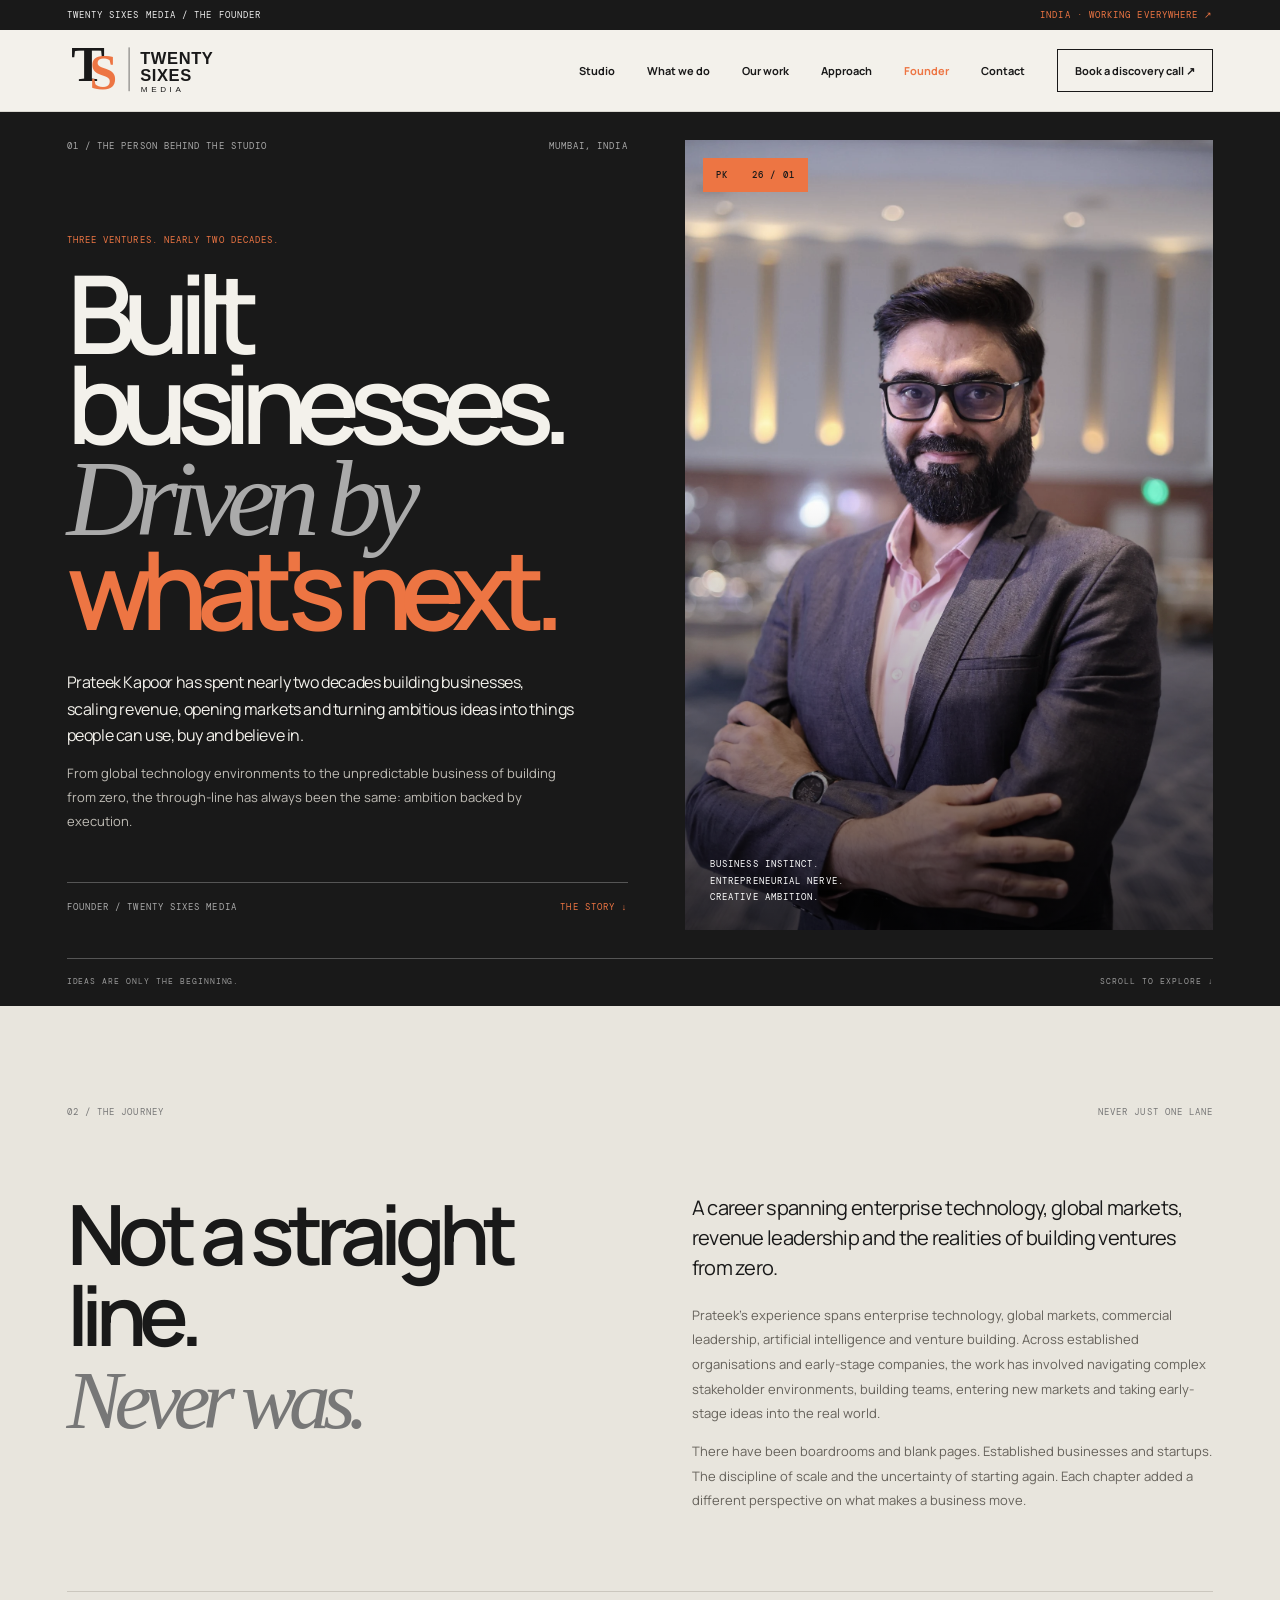
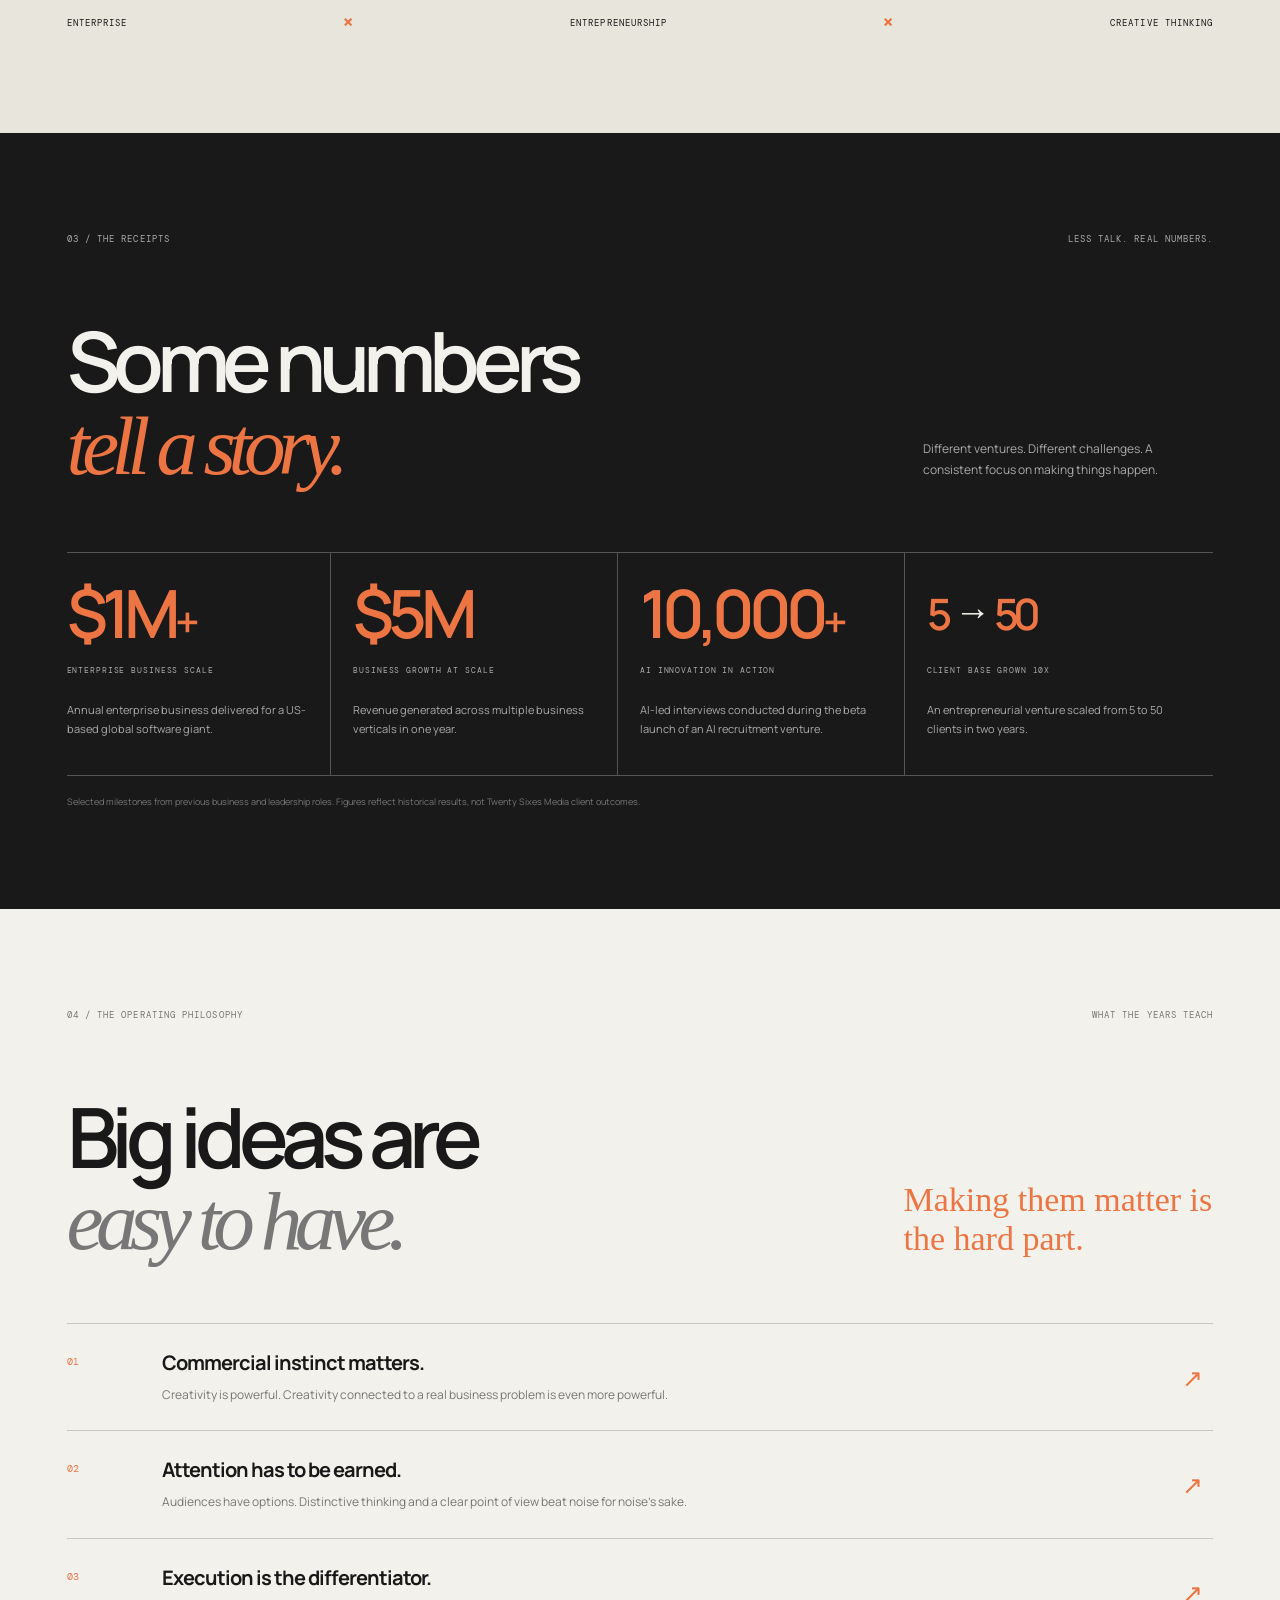
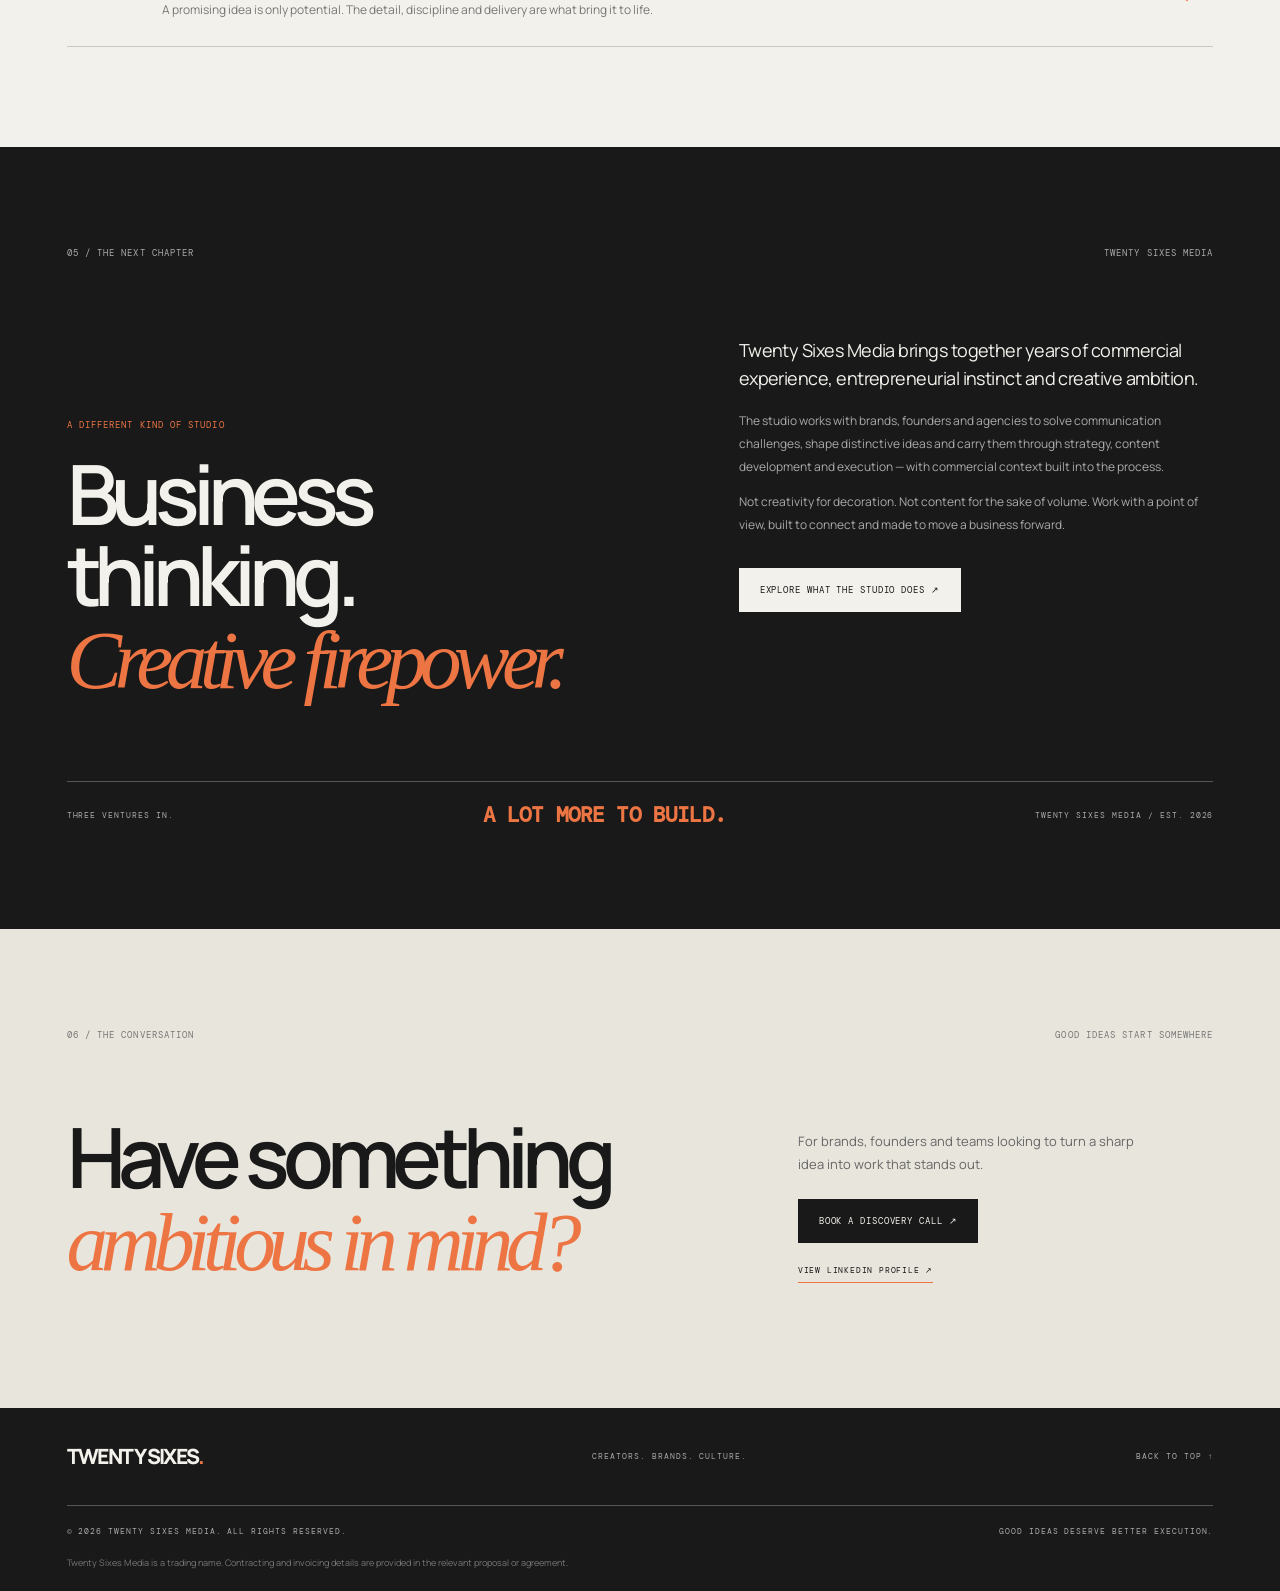
==== founder/index.html @ 034dc5cb "Add files via upload" ====
<!doctype html>
<html lang="en">
<head>
  <meta charset="utf-8"><meta name="viewport" content="width=device-width, initial-scale=1">
  <meta name="description" content="Prateek Kapoor — founder of Twenty Sixes Media. Nearly two decades across business, revenue leadership, technology and entrepreneurship.">
  <meta name="theme-color" content="#191919">
  <link rel="canonical" href="https://twentysixes.com/founder/">
  <meta property="og:type" content="profile"><meta property="og:site_name" content="Twenty Sixes Media">
  <meta property="og:url" content="https://twentysixes.com/founder/">
  <meta property="og:title" content="Prateek Kapoor — Founder, Twenty Sixes Media">
  <meta property="og:description" content="Three ventures. Nearly two decades of building, scaling and making ideas happen.">
  <meta property="og:image" content="https://twentysixes.com/founder/prateek-kapoor.webp">
  <meta name="twitter:card" content="summary_large_image"><meta name="twitter:title" content="Prateek Kapoor — Founder, Twenty Sixes Media">
  <meta name="twitter:description" content="Three ventures. Nearly two decades of building, scaling and making ideas happen.">
  <meta name="twitter:image" content="https://twentysixes.com/founder/prateek-kapoor.webp">
  <title>Prateek Kapoor — Founder | Twenty Sixes Media</title>
  <link rel="icon" href="../assets/favicon.svg" type="image/svg+xml">
  <link rel="icon" href="../brand-assets/03_Favicon_App_Icons/favicon.ico" sizes="any">
  <link rel="apple-touch-icon" href="../brand-assets/03_Favicon_App_Icons/apple-touch-icon.png">
  <link rel="preconnect" href="https://fonts.googleapis.com"><link rel="preconnect" href="https://fonts.gstatic.com" crossorigin>
  <link href="https://fonts.googleapis.com/css2?family=DM+Mono:wght@400;500&family=Manrope:wght@400;500;600;700;800&display=swap" rel="stylesheet">
  <link rel="stylesheet" href="../styles.css"><link rel="stylesheet" href="founder.css">
</head>
<body id="top" class="founder-page">
  <div class="topline"><span>TWENTY SIXES MEDIA / THE FOUNDER</span><span>INDIA · WORKING EVERYWHERE ↗︎</span></div>
  <header class="site-header">
    <a class="brand-lockup" href="../index.html" aria-label="Twenty Sixes Media home"><img src="../assets/twentysixes-direction03.svg" alt="Twenty Sixes Media"></a>
    <button class="menu" aria-label="Open navigation" aria-expanded="false">☰</button>
    <nav aria-label="Main navigation"><a href="../index.html#studio">Studio</a><a href="../index.html#services">What we do</a><a href="../index.html#work">Our work</a><a href="../index.html#approach">Approach</a><a class="active" href="index.html">Founder</a><a href="../index.html#contact">Contact</a><a class="navcta" href="https://calendly.com/pk-twentysixes/30min" target="_blank" rel="noopener noreferrer">Book a discovery call ↗︎</a></nav>
  </header>
  <main>
    <section class="founder-hero">
      <div class="founder-hero-copy">
        <div class="founder-kicker"><span>01 / THE PERSON BEHIND THE STUDIO</span><span>MUMBAI, INDIA</span></div>
        <p class="founder-overline">THREE VENTURES. NEARLY TWO DECADES.</p>
        <h1>Built<br>businesses.<br><em>Driven by</em><br><span>what's next.</span></h1>
        <div class="founder-intro"><p>Prateek Kapoor has spent nearly two decades building businesses, scaling revenue, opening markets and turning ambitious ideas into things people can use, buy and believe in.</p><p>From global technology environments to the unpredictable business of building from zero, the through-line has always been the same: ambition backed by execution.</p></div>
        <div class="founder-hero-bottom"><span>FOUNDER / TWENTY SIXES MEDIA</span><a href="#the-journey">THE STORY ↓</a></div>
      </div>
      <div class="founder-portrait-wrap"><img class="founder-portrait" src="prateek-kapoor.webp" alt="Prateek Kapoor, Founder of Twenty Sixes Media" fetchpriority="high"><div class="portrait-index">PK <span>26 / 01</span></div><div class="portrait-caption">BUSINESS INSTINCT.<br>ENTREPRENEURIAL NERVE.<br>CREATIVE AMBITION.</div></div>
      <div class="hero-bottom-rule"><span>IDEAS ARE ONLY THE BEGINNING.</span><span>SCROLL TO EXPLORE ↓</span></div>
    </section>

    <section class="journey section-pad" id="the-journey">
      <div class="eyebrow"><span>02 / THE JOURNEY</span><span>NEVER JUST ONE LANE</span></div>
      <div class="journey-grid"><h2>Not a straight line.<br><em>Never was.</em></h2><div class="journey-copy"><p class="lead">A career spanning enterprise technology, global markets, revenue leadership and the realities of building ventures from zero.</p><p>Prateek's experience spans enterprise technology, global markets, commercial leadership, artificial intelligence and venture building. Across established organisations and early-stage companies, the work has involved navigating complex stakeholder environments, building teams, entering new markets and taking early-stage ideas into the real world.</p><p>There have been boardrooms and blank pages. Established businesses and startups. The discipline of scale and the uncertainty of starting again. Each chapter added a different perspective on what makes a business move.</p></div></div>
      <div class="journey-stamp"><span>ENTERPRISE</span><b>×</b><span>ENTREPRENEURSHIP</span><b>×</b><span>CREATIVE THINKING</span></div>
    </section>

    <section class="proof section-pad">
      <div class="eyebrow light"><span>03 / THE RECEIPTS</span><span>LESS TALK. REAL NUMBERS.</span></div>
      <div class="proof-heading"><h2>Some numbers<br><em>tell a story.</em></h2><p>Different ventures. Different challenges. A consistent focus on making things happen.</p></div>
      <div class="proof-grid">
        <article><strong>$1M<span>+</span></strong><span>ENTERPRISE BUSINESS SCALE</span><p>Annual enterprise business delivered for a US-based global software giant.</p></article>
        <article><strong>$5M</strong><span>BUSINESS GROWTH AT SCALE</span><p>Revenue generated across multiple business verticals in one year.</p></article>
        <article><strong>10,000<span>+</span></strong><span>AI INNOVATION IN ACTION</span><p>AI-led interviews conducted during the beta launch of an AI recruitment venture.</p></article>
        <article><strong class="client-growth"><span>5</span><i aria-hidden="true">→</i><span>50</span></strong><span>CLIENT BASE GROWN 10X</span><p>An entrepreneurial venture scaled from 5 to 50 clients in two years.</p></article>
      </div>
      <p class="proof-note">Selected milestones from previous business and leadership roles. Figures reflect historical results, not Twenty Sixes Media client outcomes.</p>
    </section>

    <section class="beliefs section-pad">
      <div class="eyebrow"><span>04 / THE OPERATING PHILOSOPHY</span><span>WHAT THE YEARS TEACH</span></div>
      <div class="beliefs-heading"><h2>Big ideas are<br><em>easy to have.</em></h2><p class="beliefs-punch">Making them matter is the hard part.</p></div>
      <div class="belief-list" aria-label="Explore the operating philosophy">
        <button class="belief-trigger" type="button" data-belief="commercial" aria-haspopup="dialog"><span>01</span><div><h3>Commercial instinct matters.</h3><p>Creativity is powerful. Creativity connected to a real business problem is even more powerful.</p></div><b aria-hidden="true">↗</b></button>
        <button class="belief-trigger" type="button" data-belief="attention" aria-haspopup="dialog"><span>02</span><div><h3>Attention has to be earned.</h3><p>Audiences have options. Distinctive thinking and a clear point of view beat noise for noise's sake.</p></div><b aria-hidden="true">↗</b></button>
        <button class="belief-trigger" type="button" data-belief="execution" aria-haspopup="dialog"><span>03</span><div><h3>Execution is the differentiator.</h3><p>A promising idea is only potential. The detail, discipline and delivery are what bring it to life.</p></div><b aria-hidden="true">↗</b></button>
      </div>
      <div class="belief-dialog" id="belief-dialog" aria-hidden="true">
        <div class="belief-dialog-backdrop" data-belief-close></div>
        <section class="belief-dialog-panel" role="dialog" aria-modal="true" aria-labelledby="belief-dialog-title" aria-describedby="belief-dialog-copy" tabindex="-1">
          <button class="belief-dialog-close" type="button" aria-label="Close principle details">× <span>CLOSE</span></button>
          <div class="belief-dialog-kicker" id="belief-dialog-kicker">01 / THE PRINCIPLE</div>
          <div class="belief-dialog-layout">
            <div class="belief-dialog-copy"><h2 id="belief-dialog-title">Commercial instinct <em>matters.</em></h2><p id="belief-dialog-copy"></p><div class="belief-dialog-subhead">THE THINKING IN PRACTICE</div><p class="belief-dialog-practice" id="belief-dialog-practice"></p></div>
            <div class="belief-art" id="belief-art" aria-hidden="true"><div class="belief-art-label" id="belief-art-label">FROM BUSINESS NEED TO CREATIVE IDEA</div><div class="belief-flow" id="belief-flow"></div><div class="belief-art-foot" id="belief-art-foot">Start with the problem worth solving.</div></div>
          </div>
        </section>
      </div>
    </section>

    <section class="next-chapter section-pad">
      <div class="eyebrow light"><span>05 / THE NEXT CHAPTER</span><span>TWENTY SIXES MEDIA</span></div>
      <div class="next-grid"><div><p class="founder-overline">A DIFFERENT KIND OF STUDIO</p><h2>Business thinking.<br><em>Creative firepower.</em></h2></div><div class="next-copy"><p class="lead">Twenty Sixes Media brings together years of commercial experience, entrepreneurial instinct and creative ambition.</p><p>The studio works with brands, founders and agencies to solve communication challenges, shape distinctive ideas and carry them through strategy, content development and execution — with commercial context built into the process.</p><p>Not creativity for decoration. Not content for the sake of volume. Work with a point of view, built to connect and made to move a business forward.</p><a class="button button-light" href="../index.html#services">EXPLORE WHAT THE STUDIO DOES ↗</a></div></div>
      <div class="next-signoff"><span>THREE VENTURES IN.</span><strong>A LOT MORE TO BUILD.</strong><span>TWENTY SIXES MEDIA / EST. 2026</span></div>
    </section>

    <section class="founder-cta section-pad"><div class="eyebrow"><span>06 / THE CONVERSATION</span><span>GOOD IDEAS START SOMEWHERE</span></div><div class="cta-row"><h2>Have something<br><em>ambitious in mind?</em></h2><div><p>For brands, founders and teams looking to turn a sharp idea into work that stands out.</p><a class="button button-dark" href="https://calendly.com/pk-twentysixes/30min" target="_blank" rel="noopener noreferrer">BOOK A DISCOVERY CALL ↗</a><a class="founder-linkedin" href="https://www.linkedin.com/in/prateekkapoor2/" target="_blank" rel="noopener noreferrer">VIEW LINKEDIN PROFILE ↗</a></div></div></section>
  </main>
  <footer><div class="footer-top"><a class="logo" href="../index.html">TWENTY SIXES<span>.</span></a><span>CREATORS. BRANDS. CULTURE.</span><a href="#top" onclick="window.scrollTo({top:0,behavior:'smooth'});return false;">BACK TO TOP ↑</a></div><div class="footer-bottom"><span>© <span id="year"></span> TWENTY SIXES MEDIA. ALL RIGHTS RESERVED.</span><span class="footer-statement">GOOD IDEAS DESERVE BETTER EXECUTION.</span></div><p class="legal-line">Twenty Sixes Media is a trading name. Contracting and invoicing details are provided in the relevant proposal or agreement.</p></footer>
  <button class="back-to-top" type="button" aria-label="Back to top" title="Back to top">↑</button>
  <script src="beliefs.js"></script>
  <script src="../script.js"></script>
</body></html>
---- styles.css ----
:root{--paper:#f3f1eb;--soft:#e8e5dd;--ink:#191919;--muted:#77736c;--line:#cbc7be;--orange:#ed7543;--dark:#191919}*{box-sizing:border-box}html{scroll-behavior:smooth;scroll-padding-top:0}body{margin:0;background:var(--paper);color:var(--ink);font-family:Manrope,Arial,sans-serif;-webkit-font-smoothing:antialiased}a{color:inherit;text-decoration:none}button,input,select,textarea{font:inherit}.topline{height:30px;background:var(--dark);color:#eee;display:flex;justify-content:space-between;align-items:center;padding:0 5.2%;font:9px 'DM Mono',monospace;letter-spacing:.12em}.topline span:last-child{color:var(--orange)}.site-header{height:82px;padding:0 5.2%;display:flex;align-items:center;justify-content:space-between;border-bottom:1px solid #d9d6cf;position:relative;z-index:20}.logo{font-size:21px;font-weight:800;letter-spacing:-.075em}.logo span{color:var(--orange)}nav{display:flex;align-items:center;gap:32px;font-size:11px;font-weight:700}nav a:hover,.text-link:hover{color:var(--orange)}.navcta{border:1px solid var(--ink);padding:13px 17px}.menu{display:none}.hero{padding:30px 5.2% 28px;min-height:clamp(620px,calc(100svh - 112px),760px);position:relative;overflow:hidden}.meta,.eyebrow{display:flex;justify-content:space-between;font:9px 'DM Mono',monospace;letter-spacing:.12em;color:#777}.hero h1{font-size:clamp(58px,7.5vw,112px);line-height:.92;letter-spacing:-.09em;font-weight:600;margin:58px 0 20px;position:relative;z-index:2;max-width:900px}.hero h1 em,.studio h2 em,.section-heading h2 em,.contact h2 em,.privacy-page h1 em{font-family:Georgia,serif;font-weight:400;letter-spacing:-.075em}.accent-word{color:var(--orange)}.period{color:var(--ink)}.hero-bottom{display:flex;justify-content:space-between;align-items:flex-end;gap:28px;max-width:900px;position:relative;z-index:3}.hero-bottom p{max-width:410px;font-size:13px;line-height:1.75;color:#65615a;margin:8px 0 0}.hero-actions{display:flex;align-items:center;gap:22px}.button{display:inline-flex;justify-content:center;align-items:center;padding:15px 20px;font:9px 'DM Mono',monospace;letter-spacing:.1em;text-transform:uppercase;border:1px solid var(--ink);transition:.2s}.button-dark{background:var(--ink);color:var(--paper)}.button-dark:hover{background:var(--orange);border-color:var(--orange);color:var(--ink)}.button-outline:hover{background:var(--ink);color:var(--paper)}.text-link{font:9px 'DM Mono',monospace;letter-spacing:.09em;border-bottom:1px solid var(--orange);padding-bottom:8px;white-space:nowrap}.hero-art{position:absolute;width:300px;height:300px;right:7%;bottom:34px;border-radius:50%;background:#e7e3da;overflow:hidden;opacity:.9}.orbit{position:absolute;border:1px solid var(--ink);border-radius:50%}.orbit-one{width:250px;height:250px;top:40px;left:40px}.orbit-two{width:180px;height:180px;top:75px;left:75px;border-style:dashed}.art-square{position:absolute;width:160px;height:160px;background:var(--orange);right:3px;top:78px;transform:rotate(38deg);mix-blend-mode:multiply}.hero-art>span{position:absolute;right:22px;bottom:12px;font-size:100px;font-weight:800;letter-spacing:-.12em}.hero-art small{position:absolute;left:25px;bottom:27px;font:9px/1.6 'DM Mono',monospace;letter-spacing:.1em}.hero-art i{color:var(--orange);font-style:normal}.scroll-note{position:absolute;left:5.2%;bottom:28px;font:8px 'DM Mono',monospace;letter-spacing:.12em;color:#777}.section-pad{padding:100px 5.2%}.studio{background:var(--soft)}.two-col{display:grid;grid-template-columns:1fr 1fr;gap:9%}.studio-grid{padding:75px 0 85px}.studio h2,.section-heading h2,.contact h2{font-size:clamp(45px,6.2vw,84px);line-height:1.02;letter-spacing:-.08em;font-weight:600;margin:0}.studio h2 em{color:#777}.studio-grid p{font-size:13px;line-height:1.9;color:#65615a}.studio-grid .lead{font-size:19px;line-height:1.55;color:var(--ink);letter-spacing:-.03em;margin-top:0}.dark-link{display:inline-block;margin-top:18px}.principles{border-top:1px solid var(--line);display:grid;grid-template-columns:repeat(3,1fr);gap:25px;padding-top:24px}.principles div{display:grid;grid-template-columns:30px 1fr;column-gap:12px}.principles i,.service-list article>i{font:10px 'DM Mono',monospace;color:var(--orange);grid-row:span 2}.principles b{font-size:13px}.principles small{font-size:11px;color:#777;margin-top:8px}.section-heading{display:flex;justify-content:space-between;align-items:flex-end;margin:72px 0 55px}.section-heading h2 em{color:var(--orange)}.section-heading>p{max-width:330px;font-size:12px;line-height:1.9;color:#777;margin:0 0 5px}.service-list{border-top:1px solid var(--line)}.service-list article{display:grid;grid-template-columns:48px 1.1fr 1fr 20px;gap:20px;align-items:center;padding:26px 0;border-bottom:1px solid var(--line)}.service-list h3{font-size:20px;letter-spacing:-.05em;margin:0}.service-list p{font-size:11px;line-height:1.8;color:#777;max-width:390px;margin:0}.service-list article>span{font-size:18px;color:var(--orange)}.service-note{font-size:10px;line-height:1.7;color:#777;max-width:650px;margin:25px 0 0}.work{background:var(--dark);color:var(--paper)}.light{color:#aaa}.work-heading h2 em{color:var(--orange)}.work-heading>p{color:#aaa}.sensex-card{display:block;border:1px solid #555;padding:22px 25px 20px;min-height:390px;position:relative;overflow:hidden;background:radial-gradient(circle at 70% 48%,#3a302b 0,#24211f 30%,#191919 67%);transition:border-color .25s}.sensex-card:hover{border-color:var(--orange)}.card-top,.card-bottom{display:flex;justify-content:space-between;font:8px 'DM Mono',monospace;letter-spacing:.12em;color:#aaa;position:relative;z-index:2}.card-top span:last-child{color:var(--orange)}.sensex-lockup{position:relative;margin:58px 0 48px 7%;z-index:1}.sensex-lockup small{display:block;font:9px 'DM Mono',monospace;letter-spacing:.17em;color:#aaa}.sensex-lockup strong{display:block;font-size:clamp(58px,10vw,136px);line-height:.79;letter-spacing:-.095em;margin:20px 0;font-weight:800}.sensex-lockup strong span,.sensex-lockup sup{color:var(--orange)}.sensex-lockup sup{font-size:12px;vertical-align:top;letter-spacing:0}.card-bottom{border-top:1px solid #555;padding-top:17px}.work-foot{display:flex;justify-content:space-between;align-items:flex-end;gap:35px;margin-top:27px}.work-foot p{max-width:590px;color:#bbb;font-size:12px;line-height:1.9}.work-foot strong{color:var(--paper)}.light-link{color:var(--paper)}.portfolio-note{font-size:9px;line-height:1.7;color:#777;margin:22px 0 0}.approach{background:#e9e6df}.approach-grid{display:grid;grid-template-columns:repeat(4,1fr);gap:24px;border-top:1px solid var(--line);border-bottom:1px solid var(--line);padding:25px 0}.approach-grid b{font:10px 'DM Mono',monospace;color:var(--orange)}.approach-grid p{font-size:11px;line-height:1.8;color:#6e6a63;max-width:220px}.callout{display:flex;justify-content:space-between;align-items:center;gap:20px;padding-top:35px}.callout p{font-size:18px;letter-spacing:-.04em}.contact{background:var(--soft)}.contact-grid{margin-top:72px}.contact h2{font-size:clamp(50px,7vw,92px)}.contact h2 em{color:var(--orange)}.contact-intro{max-width:390px;font-size:13px;line-height:1.9;color:#666;margin:28px 0}.contact-details{display:grid;gap:9px;margin-top:38px}.contact-details span{font:8px 'DM Mono',monospace;letter-spacing:.12em;color:#888;margin-top:12px}.contact-details a{font-size:17px;font-weight:700;letter-spacing:-.04em;width:max-content;border-bottom:1px solid var(--orange);padding-bottom:5px}.contact-form-wrap{padding-top:5px}form{display:flex;flex-direction:column;gap:19px}form>label:not(.consent){display:flex;flex-direction:column;gap:8px;font:9px 'DM Mono',monospace;letter-spacing:.08em;color:#777}input:not([type=checkbox]),select,textarea{width:100%;border:0;border-bottom:1px solid #bdb8af;background:transparent;padding:11px 0;font:12px Manrope,sans-serif;color:var(--ink);outline:none;border-radius:0}input:focus,select:focus,textarea:focus{border-color:var(--orange)}textarea{resize:vertical}.consent{display:flex;align-items:flex-start;gap:10px;font-size:10px;line-height:1.6;color:#777}.consent input{margin-top:2px;accent-color:var(--orange)}.consent a{text-decoration:underline;text-underline-offset:3px;color:var(--ink)}form button{align-self:flex-start;cursor:pointer}.form-note{font-size:9px;line-height:1.7;color:#888;max-width:420px;margin:0}footer{background:var(--dark);color:var(--paper);padding:34px 5.2% 22px}.footer-top,.footer-bottom{display:flex;justify-content:space-between;align-items:center}.footer-top{padding-bottom:35px;border-bottom:1px solid #555}.footer-top>span,.footer-top>a:last-child,.footer-bottom{font:8px 'DM Mono',monospace;letter-spacing:.12em;color:#aaa}.footer-bottom{padding-top:20px}.footer-bottom a{color:var(--paper)}.legal-line{font-size:9px;color:#777;margin:20px 0 0}.privacy-page{min-height:70vh;max-width:1000px}.privacy-page h1{font-size:clamp(52px,8vw,100px);letter-spacing:-.08em;margin:75px 0 8px}.privacy-page h1 em{color:var(--orange)}.privacy-updated{font:9px 'DM Mono',monospace;color:#888;margin-bottom:55px}.privacy-page h2{font-size:18px;letter-spacing:-.04em;margin:32px 0 8px}.privacy-page p{max-width:720px;font-size:13px;line-height:1.9;color:#666}.privacy-page p a{text-decoration:underline;text-underline-offset:3px;color:var(--ink)}.privacy-back{margin-top:45px}
@media(max-width:850px){nav{gap:18px}.hero{min-height:700px;padding-top:28px}.hero h1{font-size:clamp(58px,8.5vw,92px);margin-top:66px}.hero-art{width:250px;height:250px;right:4%;bottom:24px;opacity:.42}.orbit-one{width:205px;height:205px;top:32px;left:32px}.orbit-two{width:150px;height:150px;top:60px;left:60px}.art-square{width:130px;height:130px;top:65px}.section-pad{padding-top:78px;padding-bottom:78px}.studio-grid{gap:40px}.section-heading{display:block}.section-heading>p{margin-top:22px}.approach-grid{grid-template-columns:repeat(2,1fr)}}
@media(max-width:650px){.topline{padding:0 5%;font-size:7px}.site-header{height:70px;padding:0 5%}.logo{font-size:18px}.menu{display:block;border:0;background:none;font-size:20px;cursor:pointer}nav{display:none;position:absolute;top:100%;left:0;right:0;background:var(--paper);padding:24px 5% 28px;z-index:30;border-bottom:1px solid var(--line);flex-direction:column;align-items:flex-start;gap:21px}nav.open{display:flex}.hero{padding:27px 5% 28px;min-height:760px}.meta{font-size:7px}.meta span:last-child{text-align:right;max-width:145px}.hero h1{font-size:clamp(52px,12vw,76px);margin:76px 0 20px}.hero-bottom{display:block}.hero-bottom p{font-size:12px;max-width:330px}.hero-actions{align-items:flex-start;flex-direction:column;gap:17px;margin-top:20px}.hero-art{width:180px;height:180px;right:3%;bottom:25px;opacity:.24}.orbit-one{width:160px;height:160px;top:25px;left:25px}.orbit-two{width:115px;height:115px;top:47px;left:47px}.art-square{width:100px;height:100px;top:48px}.hero-art>span{font-size:56px}.scroll-note{font-size:7px}.section-pad{padding:65px 5%}.eyebrow{font-size:7px}.two-col{display:block}.studio-grid{padding:48px 0 55px}.studio h2,.section-heading h2{font-size:49px}.studio-grid>div{margin-top:28px}.studio-grid .lead{font-size:17px}.principles{grid-template-columns:1fr;gap:20px}.section-heading{margin:50px 0 35px}.section-heading>p{font-size:11px}.service-list article{grid-template-columns:27px 1fr 15px;gap:10px;padding:22px 0}.service-list h3{font-size:16px}.service-list p{grid-column:2;grid-row:2;font-size:10px}.service-list article>span{grid-column:3;grid-row:1}.sensex-card{min-height:300px;padding:15px}.card-top,.card-bottom{font-size:6px}.sensex-lockup{margin:68px 0 52px 3%}.sensex-lockup strong{font-size:clamp(48px,13vw,78px)}.work-foot{display:block}.work-foot p{font-size:11px}.work-foot .text-link{display:inline-block;margin-top:10px}.approach-grid{grid-template-columns:1fr 1fr;gap:18px}.callout{display:block}.callout p{font-size:16px}.callout .button{margin-top:10px}.contact-grid{margin-top:48px}.contact h2{font-size:58px}.contact-form-wrap{margin-top:45px}.footer-top{align-items:flex-start;gap:15px;flex-wrap:wrap}.footer-top>span{order:3;width:100%}.footer-bottom{flex-wrap:wrap;gap:13px;font-size:7px}.footer-bottom span:nth-child(2){display:none}.privacy-page h1{margin-top:50px}.privacy-page h2{font-size:16px}}

/* Direction 03 identity and secondary owned-media property */
.brand-lockup{display:flex;align-items:center;width:228px;height:58px;overflow:hidden}.brand-lockup img{display:block;width:100%;height:auto}.cricdoosra-card{margin-top:34px;border:1px solid #555;padding:22px 25px;display:grid;grid-template-columns:112px 1fr auto;gap:24px;align-items:center;background:linear-gradient(110deg,#222 0%,#191919 65%);transition:border-color .2s}.cricdoosra-card:hover{border-color:var(--orange)}.cricdoosra-mark{width:104px;height:112px;display:flex;align-items:center;justify-content:center;overflow:hidden}.cricdoosra-mark img{display:block;width:100%;height:100%;object-fit:contain}.cricdoosra-copy small{font:8px 'DM Mono',monospace;letter-spacing:.12em;color:#aaa}.cricdoosra-copy h3{font-size:27px;letter-spacing:-.06em;margin:7px 0;color:var(--paper)}.cricdoosra-copy p{font-size:11px;line-height:1.8;color:#aaa;margin:0;max-width:570px}.cricdoosra-link{font:8px 'DM Mono',monospace;letter-spacing:.1em;color:var(--orange);white-space:nowrap}
@media(max-width:650px){.brand-lockup{width:185px;height:49px}.cricdoosra-card{grid-template-columns:58px 1fr;gap:14px;padding:16px}.cricdoosra-mark{width:64px;height:72px}.cricdoosra-copy h3{font-size:22px}.cricdoosra-link{grid-column:2;margin-top:2px}}

/* Small, optional motion: keeps the hero graphic alive without competing with the message. */
@media (prefers-reduced-motion: no-preference) {
  .hero-art .orbit-one { animation: orbit-drift 18s linear infinite; transform-origin: center; }
  .hero-art .orbit-two { animation: orbit-drift 26s linear infinite reverse; transform-origin: center; }
  .art-square { animation: square-breathe 7s ease-in-out infinite alternate; }
  @keyframes orbit-drift { to { rotate: 360deg; } }
  @keyframes square-breathe { from { scale: .96; } to { scale: 1.04; } }
}
@media (max-height: 760px) and (min-width: 851px) {
  .hero { min-height: 620px; padding-top: 24px; }
  .hero h1 { margin-top: 42px; font-size: clamp(58px, 7vw, 100px); }
  .hero-art { width: 250px; height: 250px; bottom: 26px; }
  .orbit-one { width: 195px; height: 195px; top: 28px; left: 28px; }
  .orbit-two { width: 140px; height: 140px; top: 55px; left: 55px; }
  .art-square { width: 125px; height: 125px; top: 62px; }
}


/* Launch hardening: fluid layouts across phones, tablets, laptops and wide displays. */
html, body { width:100%; max-width:100%; overflow-x:clip; }
img, svg, video { max-width:100%; }
button, a, input, select, textarea { -webkit-tap-highlight-color:transparent; }
:focus-visible { outline:2px solid var(--orange); outline-offset:4px; }
.brand-lockup { flex:0 1 228px; }
.hero h1 { overflow-wrap:normal; }
@media (min-width:851px) and (max-width:1100px) {
  nav { gap:16px; font-size:10px; } .brand-lockup { width:190px; }
  .hero-art { width:260px; height:260px; right:4%; }
  .hero h1 { max-width:720px; font-size:clamp(60px,7.2vw,86px); }
}
@media (max-width:850px) {
  nav { gap:12px; font-size:10px; }
  .brand-lockup { width:190px; }
  .site-header { padding-left:5%; padding-right:5%; }
  .brand-lockup { width:205px; }
  .site-header nav { top:100%; }
  .service-list article { grid-template-columns:34px minmax(0,1.1fr) minmax(0,1fr) 18px; }
  .cricdoosra-card { grid-template-columns:90px minmax(0,1fr); }
  .cricdoosra-link { grid-column:2; }
}
@media (max-width:650px) {
  .topline { gap:12px; } .topline span { max-width:58%; } .topline span:last-child { text-align:right; }
  .brand-lockup { width:185px; flex-basis:185px; }
  .hero { min-height:0; padding-bottom:240px; }
  .hero h1 { max-width:100%; font-size:clamp(48px,12.3vw,76px); letter-spacing:-.085em; }
  .hero-bottom { max-width:100%; } .hero-actions { flex-wrap:wrap; }
  .hero-art { bottom:20px; right:5%; } .scroll-note { bottom:17px; }
  .meta, .eyebrow { gap:14px; } .meta span:first-child, .eyebrow span:first-child { flex:1; }
  .meta span:last-child, .eyebrow span:last-child { text-align:right; }
  .service-list article { grid-template-columns:25px minmax(0,1fr) 14px; }
  .service-list article>div { min-width:0; } .service-list h3 { overflow-wrap:anywhere; }
  .card-top, .card-bottom { gap:12px; } .card-top span:last-child, .card-bottom span:last-child { text-align:right; }
  .sensex-lockup strong { overflow-wrap:anywhere; }
  .cricdoosra-card { grid-template-columns:54px minmax(0,1fr); }
  .cricdoosra-copy { min-width:0; } .cricdoosra-copy p { overflow-wrap:anywhere; }
  .contact-details a { width:auto; max-width:100%; overflow-wrap:anywhere; }
  .callout .button { white-space:normal; text-align:center; }
  footer .brand-lockup { width:175px; }
}
@media (max-width:380px) {
  .topline { font-size:6px; letter-spacing:.08em; } .brand-lockup { width:165px; flex-basis:165px; }
  .hero h1 { font-size:clamp(44px,11.8vw,52px); } .studio h2, .section-heading h2 { font-size:43px; }
  .contact h2 { font-size:49px; } .sensex-lockup strong { font-size:46px; }
  .card-top, .card-bottom { font-size:5px; letter-spacing:.06em; }
}
@media (min-width:1400px) { .hero { padding-left:max(5.2%, calc((100vw - 1440px)/2)); padding-right:max(5.2%, calc((100vw - 1440px)/2)); } .section-pad { padding-left:max(5.2%, calc((100vw - 1440px)/2)); padding-right:max(5.2%, calc((100vw - 1440px)/2)); } }

/* Booking and direct enquiry form */
.calendly-panel{border:1px solid var(--line);background:var(--paper);padding:15px 15px 0;margin-bottom:28px}
.calendly-heading{display:flex;justify-content:space-between;gap:12px;align-items:center;font:8px 'DM Mono',monospace;letter-spacing:.1em;color:#777;padding:0 0 12px}
.calendly-heading a{color:var(--ink);text-decoration:underline;text-decoration-color:var(--orange);text-underline-offset:4px;white-space:nowrap}
.calendly-panel iframe{display:block;width:100%;height:650px;border:0;background:var(--paper)}
.form-divider{display:flex;align-items:center;gap:14px;margin:10px 0 24px;color:#888;font:8px 'DM Mono',monospace;letter-spacing:.12em}
.form-divider:before,.form-divider:after{content:"";height:1px;background:var(--line);flex:1}
.hp-field{position:absolute!important;left:-10000px!important;width:1px!important;height:1px!important;overflow:hidden!important}
form button:disabled{opacity:.55;cursor:wait}
@media(max-width:650px){.calendly-panel{padding:12px 10px 0}.calendly-panel iframe{height:690px}.calendly-heading{font-size:7px}.contact-details a{font-size:15px}}

/* Service details: editorial, full-screen overlay */
.service-trigger{cursor:pointer;position:relative;transition:background .22s,padding .22s,border-color .22s;outline:none}
.service-trigger>span{transition:transform .22s,color .22s;font-size:22px!important}
.service-trigger:hover,.service-trigger:focus-visible{background:rgba(239,112,65,.055);padding-left:14px;padding-right:10px}
.service-trigger:hover>span,.service-trigger:focus-visible>span{transform:translate(4px,-4px);color:var(--ink)}
.service-trigger:hover h3,.service-trigger:focus-visible h3{color:#d9673e}
.service-trigger:focus-visible{box-shadow:inset 3px 0 var(--orange)}
.service-dialog{position:fixed;inset:0;z-index:1000;display:none;align-items:center;justify-content:center;padding:3.5vh 3.5vw}
.service-dialog.is-open{display:flex}
.service-dialog-backdrop{position:absolute;inset:0;background:rgba(18,18,17,.72);backdrop-filter:blur(7px)}
.service-dialog-panel{position:relative;z-index:1;width:min(1120px,100%);max-height:93vh;overflow:auto;background:var(--paper);color:var(--ink);padding:clamp(26px,5vw,64px);box-shadow:0 30px 100px rgba(0,0,0,.28);animation:dialog-rise .32s cubic-bezier(.2,.75,.25,1) both}
@keyframes dialog-rise{from{opacity:0;transform:translateY(22px) scale(.985)}to{opacity:1;transform:translateY(0) scale(1)}}
.dialog-close{position:absolute;right:clamp(20px,3vw,38px);top:clamp(18px,3vw,34px);border:0;background:none;color:var(--ink);cursor:pointer;font:24px Manrope,sans-serif;display:flex;align-items:center;gap:8px}
.dialog-close span{font:8px 'DM Mono',monospace;letter-spacing:.13em}
.dialog-kicker,.dialog-subhead{font:8px 'DM Mono',monospace;letter-spacing:.15em;color:#888}
.dialog-layout{display:grid;grid-template-columns:minmax(0,1.12fr) minmax(260px,.88fr);gap:clamp(28px,6vw,82px);align-items:center;margin-top:42px}
.dialog-copy h2{font-size:clamp(42px,6vw,76px);line-height:.99;letter-spacing:-.085em;font-weight:600;margin:0 0 22px;max-width:650px}
.dialog-copy h2 em{color:var(--orange);font-family:Georgia,serif;font-weight:400}
.dialog-intro{font-size:14px;line-height:1.85;color:#625f59;max-width:590px;margin:0 0 32px}
.dialog-subhead{margin:26px 0 12px}
.dialog-deliverables{list-style:none;margin:0;padding:0;display:grid;grid-template-columns:1fr 1fr;gap:10px 22px}
.dialog-deliverables li{font-size:11px;line-height:1.6;padding-left:15px;position:relative;color:#34322f}
.dialog-deliverables li:before{content:'↗︎';position:absolute;left:0;color:var(--orange)}
.dialog-steps{display:grid;grid-template-columns:repeat(4,1fr);border-top:1px solid var(--line);border-bottom:1px solid var(--line)}
.dialog-steps div{padding:12px 8px 12px 0}.dialog-steps small{display:block;font:8px 'DM Mono',monospace;color:var(--orange);margin-bottom:7px}.dialog-steps b{font-size:10px;font-weight:600;line-height:1.4}
.dialog-cta{margin-top:27px;text-decoration:none}
.dialog-art{min-height:420px;position:relative;overflow:hidden;background:#e8e4db;padding:25px;display:flex;flex-direction:column;justify-content:space-between;isolation:isolate}
.dialog-art:before{content:'';position:absolute;width:390px;height:390px;border:1px solid rgba(25,25,25,.28);border-radius:50%;left:10%;top:10%;z-index:-1}
.dialog-art:after{content:'';position:absolute;width:280px;height:280px;border:1px dashed rgba(25,25,25,.3);border-radius:50%;left:23%;top:23%;z-index:-1}
.art-index{font:clamp(54px,8vw,100px)/.8 Manrope,sans-serif;letter-spacing:-.1em;font-weight:800;color:var(--orange)}
.art-label,.art-foot{font:8px 'DM Mono',monospace;letter-spacing:.13em;color:#6e6a63}
.art-composition{position:absolute;inset:25% 8% 23%;display:flex;align-items:center;justify-content:center}
.art-composition span{position:absolute;width:58%;height:58%;border:1px solid var(--ink);transform:rotate(34deg)}
.art-composition span:nth-child(2){width:43%;height:75%;border-color:var(--orange);transform:rotate(-28deg)}
.art-composition span:nth-child(3){width:72%;height:28%;background:var(--orange);border:0;mix-blend-mode:multiply;transform:rotate(-13deg)}
.art-composition b{position:relative;font:700 clamp(22px,3vw,38px)/.95 Manrope,sans-serif;letter-spacing:-.08em;text-align:center;color:var(--ink)}
body.dialog-open{overflow:hidden}
.form-intro{margin:0 0 22px}.form-intro span{font:8px 'DM Mono',monospace;letter-spacing:.13em;color:#888}.form-intro p{font-size:12px;line-height:1.7;color:#777;margin:10px 0 0}
.contact-details .booking-link{font-size:15px;max-width:390px;line-height:1.55}
@media(max-width:750px){.service-dialog{padding:0}.service-dialog-panel{max-height:100vh;height:100%;padding:72px 6% 42px}.dialog-layout{grid-template-columns:1fr;gap:28px;margin-top:24px}.dialog-copy h2{font-size:clamp(42px,11vw,62px)}.dialog-intro{font-size:12px;margin-bottom:22px}.dialog-art{min-height:250px;order:-1}.art-composition{inset:20% 8%}.dialog-steps{grid-template-columns:repeat(2,1fr)}.dialog-steps div:nth-child(3),.dialog-steps div:nth-child(4){border-top:1px solid var(--line)}.dialog-deliverables{gap:8px 14px}.dialog-deliverables li{font-size:10px}}
@media(prefers-reduced-motion:reduce){.service-dialog-panel{animation:none}.service-trigger,.service-trigger>span{transition:none}}
/* Distinct graphic language for each service story */
.dialog-art.art-strategy .art-composition span:nth-child(1){border-radius:50%;transform:rotate(0)}
.dialog-art.art-founder .art-composition span:nth-child(1){width:42%;height:82%;border-radius:48% 48% 4% 4%;transform:rotate(0)}
.dialog-art.art-founder .art-composition span:nth-child(2){width:60%;height:60%;border-radius:50%;transform:translateY(15%)}
.dialog-art.art-white-label .art-composition span:nth-child(1){width:72%;height:52%;transform:rotate(0);border:2px solid var(--ink)}
.dialog-art.art-white-label .art-composition span:nth-child(2){width:72%;height:52%;transform:translate(10px,10px);border-color:var(--orange)}
.dialog-art.art-campaigns .art-composition span:nth-child(1){width:70%;height:70%;transform:rotate(45deg);background:rgba(239,112,65,.14)}
.dialog-art.art-campaigns .art-composition span:nth-child(2){width:40%;height:90%;transform:rotate(-28deg)}
.dialog-art.art-ip .art-composition span:nth-child(1){width:68%;height:68%;border-radius:0;transform:rotate(45deg)}
.dialog-art.art-ip .art-composition span:nth-child(2){width:68%;height:68%;border-radius:0;transform:rotate(0);border-color:var(--orange)}


/* Service-specific editorial visuals: each panel explains the service, not generic decoration. */
.dialog-art{background:#e8e4db}
.dialog-art:before,.dialog-art:after{opacity:.22}
.art-composition{inset:20% 7% 18%;}
.art-composition:empty{display:none}
.visual-strategy,.visual-founder,.visual-whitelabel,.visual-campaign,.visual-ip{position:absolute;inset:0;display:flex;align-items:center;justify-content:center;color:var(--ink)}
.visual-strategy{flex-direction:column;gap:12px;padding:12px 8%;}
.vs-top{width:82%;display:flex;justify-content:space-between;align-items:center;font:8px 'DM Mono',monospace;letter-spacing:.12em;border-bottom:1px solid rgba(25,25,25,.25);padding-bottom:8px}
.vs-top b{color:var(--orange);font-size:18px}
.vs-signal{display:flex;gap:9px;align-items:end;height:58px;width:82%;padding:0 10%}
.vs-signal i{display:block;flex:1;background:var(--orange);opacity:.78;height:35%;transform:skewY(-22deg)}.vs-signal i:nth-child(2){height:70%;opacity:.48}.vs-signal i:nth-child(3){height:48%;opacity:.9}.vs-signal i:nth-child(4){height:95%}.vs-signal i:nth-child(5){height:62%;opacity:.58}
.vs-arrow{font-size:24px;color:var(--orange);line-height:1}
.vs-story{background:#f3f1eb;border:1px solid rgba(25,25,25,.25);padding:14px 22px;width:82%;box-shadow:8px 8px 0 rgba(239,112,65,.3)}
.vs-story small,.vf-card small,.vi-header small,.vc-poster small{display:block;font:8px 'DM Mono',monospace;letter-spacing:.12em;color:#777;margin-bottom:9px}
.vs-story strong{font:700 clamp(20px,2.6vw,32px)/.95 Manrope,sans-serif;letter-spacing:-.07em}
.vs-tags{display:flex;gap:7px}.vs-tags span{font:7px 'DM Mono',monospace;border:1px solid rgba(25,25,25,.28);padding:5px 8px}
.visual-founder{align-items:center;justify-content:center}
.vf-card{position:relative;background:#f3f1eb;width:62%;min-height:190px;padding:18px;box-shadow:12px 12px 0 rgba(239,112,65,.38);z-index:1}
.vf-avatar{width:54px;height:54px;border-radius:50%;background:var(--ink);color:#f3f1eb;display:grid;place-items:center;font:italic 30px Georgia;margin:12px 0}
.vf-card strong{display:block;font:700 clamp(17px,2.2vw,25px)/1 Manrope;letter-spacing:-.06em}
.vf-card span{display:block;font:7px 'DM Mono',monospace;letter-spacing:.1em;color:#777;margin-top:13px}
.vf-quote{position:absolute;right:3%;bottom:10%;width:38%;font:italic 17px/1.1 Georgia;color:var(--orange);transform:rotate(-7deg)}
.vf-orbit{position:absolute;width:78%;height:78%;border:1px solid rgba(25,25,25,.3);border-radius:50%;}
.visual-whitelabel{flex-direction:column;gap:7px;padding:5% 12%}
.vw-node{width:84%;padding:10px 14px;background:#f3f1eb;border:1px solid rgba(25,25,25,.25);display:flex;justify-content:space-between;align-items:center;gap:8px}
.vw-node small{font:7px 'DM Mono',monospace;letter-spacing:.1em;color:#777}.vw-node b{font:600 11px/1.3 Manrope;text-align:right}.vw-studio{border:1px solid var(--orange);box-shadow:7px 7px 0 rgba(239,112,65,.25)}
.vw-link{color:var(--orange);font-size:19px;line-height:1}
.visual-campaign{align-items:center;justify-content:center}
.vc-poster{background:var(--ink);color:#f3f1eb;width:57%;min-height:210px;padding:18px;display:flex;flex-direction:column;justify-content:space-between;transform:rotate(-5deg);box-shadow:12px 12px 0 rgba(239,112,65,.7);z-index:1}
.vc-poster small{color:#c9c4ba}.vc-poster strong{font:800 clamp(24px,3vw,38px)/.84 Manrope;letter-spacing:-.09em}.vc-poster strong span{color:var(--orange)}.vc-poster i{font:7px 'DM Mono',monospace;letter-spacing:.15em;color:var(--orange);font-style:normal}
.vc-orbit{position:absolute;border:1px solid var(--ink);border-radius:50%;width:80px;height:80px;display:grid;place-items:center;background:#e8e4db;font:7px 'DM Mono',monospace;z-index:2}.vc-one{right:4%;top:13%}.vc-two{left:5%;bottom:8%;border-color:var(--orange)}
.visual-ip{flex-direction:column;justify-content:center;padding:8% 7%;gap:18px}
.vi-header{width:100%;border-bottom:1px solid rgba(25,25,25,.28);padding-bottom:10px}.vi-header b{font:700 17px Manrope;letter-spacing:-.05em}
.vi-episodes{display:flex;gap:7px;width:100%}.vi-episodes div{flex:1;min-height:115px;background:#f3f1eb;border:1px solid rgba(25,25,25,.25);padding:10px 7px;display:flex;flex-direction:column;justify-content:space-between}.vi-episodes div:nth-child(2){transform:translateY(10px);background:#ef7041;border-color:#ef7041}.vi-episodes small{font:7px 'DM Mono',monospace}.vi-episodes b{font:700 11px/1 Manrope;letter-spacing:-.04em}
.vi-footer{font:8px 'DM Mono',monospace;letter-spacing:.14em;color:#777;width:100%;text-align:right}
@media(max-width:750px){.art-composition{inset:8% 5%}.vf-card{width:58%;min-height:155px}.vc-poster{min-height:160px}.vi-episodes div{min-height:86px}}


/* Navigation landing: sections align to their true top edge, without a previous-section sliver. */
#studio, #services, #work, #approach, #contact { scroll-margin-top: 0; }

/* Six-item desktop navigation; tablet and phone use a clean dropdown to protect the logo. */
@media (min-width: 901px) and (max-width: 1220px) {
  .site-header { padding-left: 3.5%; padding-right: 3.5%; }
  .brand-lockup { flex-basis: 180px; }
  nav { gap: 13px; font-size: 10px; }
  .navcta { padding: 11px 12px; white-space: nowrap; }
}
@media (max-width: 900px) {
  .site-header { position: relative; height: 76px; padding: 0 5%; gap: 18px; }
  .brand-lockup { flex: 0 1 205px; width: 205px; min-width: 0; }
  .menu { display: inline-flex; align-items: center; justify-content: center; margin-left: auto; width: 42px; height: 42px; flex: 0 0 42px; border: 1px solid var(--line); background: transparent; color: var(--ink); font-size: 21px; }
  .site-header nav { display: none; position: absolute; top: 100%; left: 0; right: 0; width: 100%; padding: 22px 5% 26px; background: var(--paper); border-bottom: 1px solid var(--line); z-index: 50; flex-direction: column; align-items: stretch; gap: 0; font-size: 13px; box-shadow: 0 18px 28px rgba(0,0,0,.08); }
  .site-header nav.open { display: flex; }
  .site-header nav a { display: block; padding: 13px 0; border-bottom: 1px solid var(--line); }
  .site-header nav .navcta { margin-top: 14px; padding: 14px 16px; border: 1px solid var(--ink); text-align: center; }
}
@media (max-width: 380px) {
  .site-header { gap: 10px; }
  .brand-lockup { flex-basis: 175px; width: 175px; }
  .menu { width: 38px; height: 38px; flex-basis: 38px; }
}

/* Floating return-to-top control: stays in the page gutter and yields when content occupies the corner. */
.back-to-top {
  position: fixed;
  z-index: 45;
  right: max(12px, calc((100vw - 1500px) / 2 + 12px));
  bottom: max(14px, env(safe-area-inset-bottom));
  width: 42px;
  height: 42px;
  display: grid;
  place-items: center;
  border: 1px solid rgba(25,25,25,.28);
  border-radius: 50%;
  background: #ef7041;
  color: #191919;
  font: 24px/1 Manrope, sans-serif;
  box-shadow: 0 4px 18px rgba(0,0,0,.12);
  cursor: pointer;
  opacity: 0;
  visibility: hidden;
  transform: translateY(8px);
  transition: opacity .2s ease, transform .2s ease, visibility .2s ease;
}
.back-to-top.is-visible { opacity: 1; visibility: visible; transform: translateY(0); }
.back-to-top:focus-visible { outline: 2px solid var(--ink); outline-offset: 4px; }
@media (max-width: 750px) {
  .back-to-top { width: 38px; height: 38px; right: 9px; bottom: max(12px, env(safe-area-inset-bottom)); font-size: 21px; }
}
@media (prefers-reduced-motion: reduce) { .back-to-top { transition: none; } }

/* Footer statement: intentionally matches the existing small footer utility type */
.footer-statement{font:8px 'DM Mono',monospace;letter-spacing:.12em;color:#aaa;text-transform:uppercase;text-align:right}
@media(max-width:600px){.footer-bottom{gap:14px;align-items:flex-start;flex-wrap:wrap}.footer-statement{max-width:48%;line-height:1.7}}
---- founder/founder.css ----
.founder-page .site-header nav a.active{color:var(--orange)}
.founder-hero{background:var(--dark);color:var(--paper);padding:28px 5.2% 0;display:grid;grid-template-columns:1.03fr .97fr;column-gap:5%;position:relative;overflow:hidden;min-height:790px}
.founder-hero-copy{padding:0 0 45px;display:flex;flex-direction:column;position:relative;z-index:2}
.founder-kicker,.founder-overline,.founder-hero-bottom,.portrait-index,.portrait-caption,.hero-bottom-rule{font:9px 'DM Mono',monospace;letter-spacing:.12em}
.founder-kicker{display:flex;justify-content:space-between;color:#aaa;gap:16px}
.founder-overline{color:var(--orange);margin:82px 0 22px}
.founder-hero h1{font-size:clamp(68px,8.5vw,124px);line-height:.83;letter-spacing:-.105em;font-weight:600;margin:0 0 35px;max-width:740px}
.founder-hero h1 em,.journey h2 em,.proof-heading h2 em,.beliefs-heading h2 em,.next-grid h2 em,.cta-row h2 em{font-family:Georgia,serif;font-weight:400;letter-spacing:-.09em}
.founder-hero h1 em{color:#aaa}.founder-hero h1 span{color:var(--orange)}
.founder-intro{max-width:510px;margin-top:auto;padding-bottom:35px}.founder-intro p{font-size:13px;line-height:1.85;color:#c0bdb6;margin:0 0 13px}.founder-intro p:first-child{font-size:16px;line-height:1.65;color:var(--paper);letter-spacing:-.025em}
.founder-hero-bottom{display:flex;justify-content:space-between;border-top:1px solid #555;padding-top:18px;color:#aaa}.founder-hero-bottom a{color:var(--orange)}
.founder-portrait-wrap{position:relative;align-self:stretch;min-height:650px;max-height:790px;overflow:hidden;background:#282522}
.founder-portrait{width:100%;height:100%;min-height:650px;max-height:790px;display:block;object-fit:cover;object-position:center 24%;filter:saturate(.78);}
.founder-portrait-wrap:after{content:"";position:absolute;inset:45% 0 0;background:linear-gradient(transparent,rgba(0,0,0,.65));pointer-events:none}
.portrait-index{position:absolute;z-index:2;top:18px;left:18px;background:var(--orange);color:var(--ink);padding:11px 13px;font-weight:500}.portrait-index span{margin-left:18px}
.portrait-caption{position:absolute;z-index:2;bottom:25px;left:25px;line-height:1.8;color:white}
.hero-bottom-rule{grid-column:1/-1;display:flex;justify-content:space-between;border-top:1px solid #555;padding:17px 0 20px;color:#999;font-size:8px}
.journey{background:var(--soft)}.journey-grid{display:grid;grid-template-columns:1fr 1fr;gap:9%;padding:75px 0 65px}.journey h2,.proof-heading h2,.beliefs-heading h2,.next-grid h2,.cta-row h2{font-size:clamp(48px,6.5vw,88px);line-height:.98;letter-spacing:-.085em;font-weight:600;margin:0}.journey h2 em{color:#777}.journey-copy p{font-size:13px;line-height:1.9;color:#65615a}.journey-copy .lead{font-size:20px;line-height:1.5;color:var(--ink);letter-spacing:-.035em;margin-top:0}.journey-stamp{display:flex;align-items:center;justify-content:space-between;gap:15px;border-top:1px solid var(--line);padding-top:20px;font:9px 'DM Mono',monospace;letter-spacing:.12em}.journey-stamp b{color:var(--orange);font-size:16px}
.proof{background:var(--dark);color:var(--paper)}.proof .eyebrow,.next-chapter .eyebrow{color:#aaa}.proof-heading{display:flex;justify-content:space-between;align-items:flex-end;gap:30px;margin:75px 0 65px}.proof-heading h2 em{color:var(--orange)}.proof-heading>p{max-width:290px;font-size:12px;line-height:1.8;color:#aaa;margin:0 0 6px}.proof-grid{display:grid;grid-template-columns:repeat(4,1fr);border-top:1px solid #555;border-bottom:1px solid #555}.proof-grid article{padding:27px 22px 25px 0;border-right:1px solid #555;margin-right:22px;min-height:220px}.proof-grid article:last-child{border:0;margin:0}.proof-grid strong{display:block;font-size:clamp(40px,5.2vw,68px);line-height:1;letter-spacing:-.09em;font-weight:600;color:var(--orange);white-space:nowrap}.proof-grid strong span{font-size:.65em}.proof-grid strong i{font:normal .55em Georgia,serif;color:var(--paper)}.proof-grid article>span{display:block;font:8px 'DM Mono',monospace;letter-spacing:.11em;color:#aaa;margin-top:17px}.proof-grid p{max-width:205px;font-size:10px;line-height:1.8;color:#aaa;margin-top:14px}.proof-note{font-size:9px;line-height:1.7;color:#777;margin:18px 0 0}
.beliefs{background:var(--paper)}.beliefs-heading{display:flex;justify-content:space-between;align-items:flex-end;gap:30px;margin:75px 0 60px}.beliefs-heading h2 em{color:#777}.beliefs-punch{font:clamp(20px,2.7vw,34px) Georgia,serif;color:var(--orange);max-width:310px;line-height:1.15;margin:0 0 5px}.belief-list{border-top:1px solid var(--line)}.belief-list article{display:grid;grid-template-columns:75px 1fr;gap:20px;padding:25px 0;border-bottom:1px solid var(--line)}.belief-list article>span{font:10px 'DM Mono',monospace;color:var(--orange);padding-top:6px}.belief-list h3{font-size:20px;letter-spacing:-.05em;margin:0 0 8px}.belief-list p{font-size:12px;line-height:1.8;color:#777;margin:0;max-width:650px}
.next-chapter{background:var(--dark);color:var(--paper)}.next-grid{display:grid;grid-template-columns:1.1fr .9fr;gap:8%;padding:78px 0 80px}.next-grid h2 em{color:var(--orange)}.next-copy p{font-size:12px;line-height:1.9;color:#aaa}.next-copy .lead{font-size:18px;line-height:1.55;color:var(--paper);letter-spacing:-.03em;margin-top:0}.button-light{color:var(--ink);background:var(--paper);border-color:var(--paper);margin-top:20px}.button-light:hover{background:var(--orange);border-color:var(--orange)}.next-signoff{display:flex;justify-content:space-between;align-items:center;gap:15px;border-top:1px solid #555;padding-top:19px;font:8px 'DM Mono',monospace;letter-spacing:.12em;color:#aaa}.next-signoff strong{font-size:clamp(13px,2vw,21px);letter-spacing:-.04em;color:var(--orange)}
.founder-cta{background:var(--soft)}.cta-row{display:grid;grid-template-columns:1fr .65fr;gap:8%;align-items:end;padding:75px 0 25px}.cta-row h2 em{color:var(--orange)}.cta-row>div p{font-size:13px;line-height:1.8;color:#666;max-width:340px;margin:0 0 23px}.founder-linkedin{display:block;width:max-content;font:8px 'DM Mono',monospace;letter-spacing:.1em;border-bottom:1px solid var(--orange);padding:15px 0 7px;margin-top:7px}
@media(max-width:900px){.founder-hero{grid-template-columns:1fr .85fr;gap:3%;min-height:700px}.founder-hero h1{font-size:clamp(60px,9vw,92px)}.founder-portrait-wrap,.founder-portrait{min-height:600px}.proof-grid{grid-template-columns:repeat(2,1fr)}.proof-grid article:nth-child(2){border-right:0;margin-right:0}.proof-grid article:nth-child(3),.proof-grid article:nth-child(4){border-top:1px solid #555}.proof-heading{margin:55px 0 45px}}
@media(max-width:650px){.founder-hero{display:flex;flex-direction:column;padding:25px 5% 0;gap:0;min-height:0}.founder-kicker{font-size:7px}.founder-overline{margin:58px 0 18px;font-size:8px}.founder-hero h1{font-size:clamp(58px,13.5vw,82px);margin-bottom:27px}.founder-intro{padding-bottom:28px}.founder-intro p{font-size:11px}.founder-intro p:first-child{font-size:14px}.founder-hero-bottom{font-size:7px;margin-bottom:20px}.founder-portrait-wrap{min-height:0;height:520px;margin:0 -5.55%;}.founder-portrait{min-height:0;height:100%;max-height:none;object-position:center 22%}.portrait-caption{font-size:8px;left:18px;bottom:18px}.hero-bottom-rule{font-size:6px;margin:0 -5.55%;padding:15px 5.2%}.journey-grid,.next-grid,.cta-row{display:block;padding:48px 0 45px}.journey-copy{margin-top:28px}.journey-copy .lead{font-size:17px}.journey-stamp{font-size:7px;gap:8px}.journey-stamp b{font-size:12px}.proof-heading,.beliefs-heading{display:block;margin:50px 0 38px}.proof-heading>p{margin-top:20px}.proof-grid article{min-height:190px;padding:22px 12px 18px 0;margin-right:12px}.proof-grid strong{font-size:clamp(36px,10vw,52px)}.proof-grid article>span{font-size:7px;line-height:1.5}.proof-grid p{font-size:9px}.beliefs-punch{margin-top:20px;font-size:25px}.belief-list article{grid-template-columns:35px 1fr;gap:10px;padding:21px 0}.belief-list h3{font-size:17px}.belief-list p{font-size:10px}.next-grid{padding:50px 0}.next-copy{margin-top:28px}.next-copy .lead{font-size:16px}.next-signoff{align-items:flex-start;flex-direction:column;gap:12px;font-size:7px}.cta-row>div{margin-top:28px}.cta-row h2{font-size:clamp(46px,11vw,64px)}.founder-cta .eyebrow{font-size:6px}}
@media(max-width:380px){.founder-hero h1{font-size:54px}.founder-portrait-wrap{height:450px}.journey-stamp{letter-spacing:.06em}}


/* Founder proof-point refinements */
.proof-grid article>span{font-size:8px;line-height:1.5;min-height:2.8em}
.proof-grid p{max-width:250px;font-size:11px;line-height:1.75}
.proof-grid article:first-child p{max-width:270px}
.proof-grid strong.client-growth{display:flex;align-items:center;gap:.13em;min-height:1em}
.proof-grid strong.client-growth i{display:inline-flex;align-items:center;justify-content:center;align-self:center;font-size:.55em;line-height:1;font-style:normal;transform:translateY(-.03em)}

/* Clickable philosophy rows */
.belief-list{border-top:1px solid var(--line)}
.belief-trigger{appearance:none;-webkit-appearance:none;width:100%;display:grid;grid-template-columns:75px 1fr 42px;align-items:center;gap:20px;padding:25px 0;border:0;border-bottom:1px solid var(--line);background:transparent;color:inherit;text-align:left;cursor:pointer;transition:background .25s ease,padding .25s ease,transform .25s ease}
.belief-trigger>span{font:10px 'DM Mono',monospace;color:var(--orange);align-self:start;padding-top:6px}
.belief-trigger h3{font-size:20px;letter-spacing:-.05em;margin:0 0 8px}
.belief-trigger p{font-size:12px;line-height:1.8;color:#777;margin:0;max-width:650px}
.belief-trigger>b{font-size:25px;font-weight:400;color:var(--orange);justify-self:center;transition:transform .25s ease}
.belief-trigger:hover,.belief-trigger:focus-visible{background:rgba(238,111,65,.075);padding-left:18px;padding-right:18px;outline:none}
.belief-trigger:hover>b,.belief-trigger:focus-visible>b{transform:translate(4px,-4px)}
.belief-trigger:focus-visible{box-shadow:inset 0 0 0 1px var(--orange)}

/* Editorial principle overlays */
.belief-dialog{position:fixed;inset:0;z-index:1200;display:none;align-items:center;justify-content:center;padding:24px}
.belief-dialog.is-open{display:flex}
.belief-dialog-backdrop{position:absolute;inset:0;background:rgba(15,15,15,.72);backdrop-filter:blur(5px)}
.belief-dialog-panel{position:relative;z-index:1;width:min(100%,1000px);max-height:min(88vh,820px);overflow:auto;background:var(--paper);color:var(--ink);padding:34px 4.2% 40px;box-shadow:0 25px 90px rgba(0,0,0,.3)}
.belief-dialog-close{position:absolute;right:25px;top:22px;border:0;background:none;color:var(--ink);font:10px 'DM Mono',monospace;letter-spacing:.1em;cursor:pointer}
.belief-dialog-close span{margin-left:8px}
.belief-dialog-kicker,.belief-dialog-subhead,.belief-art-label,.belief-art-foot{font:9px 'DM Mono',monospace;letter-spacing:.12em;color:#777}
.belief-dialog-layout{display:grid;grid-template-columns:1fr .9fr;gap:7%;align-items:center;padding-top:45px}
.belief-dialog-copy h2{font-size:clamp(38px,5vw,65px);line-height:.98;letter-spacing:-.08em;margin:0 0 25px}
.belief-dialog-copy h2 em{font-family:Georgia,serif;font-weight:400;color:var(--orange)}
.belief-dialog-copy>p{font-size:14px;line-height:1.85;color:#5f5b55;max-width:440px}
.belief-dialog-subhead{margin-top:30px;color:var(--orange)}
.belief-dialog-copy .belief-dialog-practice{font-size:12px;line-height:1.8;color:#777}
.belief-art{min-height:340px;background:#eae5dc;position:relative;display:flex;flex-direction:column;justify-content:center;padding:28px;overflow:hidden}
.belief-art:before,.belief-art:after{content:"";position:absolute;border:1px solid rgba(25,25,25,.2);border-radius:50%;width:260px;height:260px;right:-70px;top:-90px}
.belief-art:after{width:190px;height:190px;right:-35px;top:-55px;border-style:dashed}
.belief-art-label{position:absolute;left:24px;top:22px;z-index:1;color:#6f6a62;font-size:8px}
.belief-art-foot{position:absolute;left:24px;bottom:20px;color:#6f6a62;font-size:8px}
.belief-flow{position:relative;z-index:1;display:grid;gap:10px;margin:28px 0 25px}
.belief-flow .flow-node{display:flex;align-items:center;gap:12px;background:rgba(255,255,255,.72);padding:13px 15px;font-size:12px;font-weight:700;letter-spacing:-.02em}
.belief-flow .flow-node i{font:9px 'DM Mono',monospace;color:var(--orange);font-style:normal}
.belief-flow .flow-node strong{margin-left:auto;color:var(--orange);font-size:17px;font-weight:500}
.belief-flow .flow-node:last-child{background:var(--ink);color:var(--paper)}
.belief-flow .flow-node:last-child i{color:var(--orange)}
body.belief-overlay-open{overflow:hidden}
@media(max-width:650px){.proof-grid article>span{min-height:3.5em}.proof-grid p{font-size:9px}.belief-trigger{grid-template-columns:35px 1fr 26px;gap:10px;padding:21px 0}.belief-trigger h3{font-size:17px}.belief-trigger p{font-size:10px}.belief-trigger:hover,.belief-trigger:focus-visible{padding-left:9px;padding-right:9px}.belief-dialog{padding:10px}.belief-dialog-panel{padding:28px 22px 30px;max-height:92vh}.belief-dialog-layout{display:flex;flex-direction:column;align-items:stretch;gap:25px;padding-top:42px}.belief-dialog-copy h2{font-size:42px}.belief-dialog-copy>p{font-size:12px}.belief-art{min-height:270px;padding:20px}.belief-flow{gap:7px}.belief-flow .flow-node{padding:11px 12px;font-size:11px}}
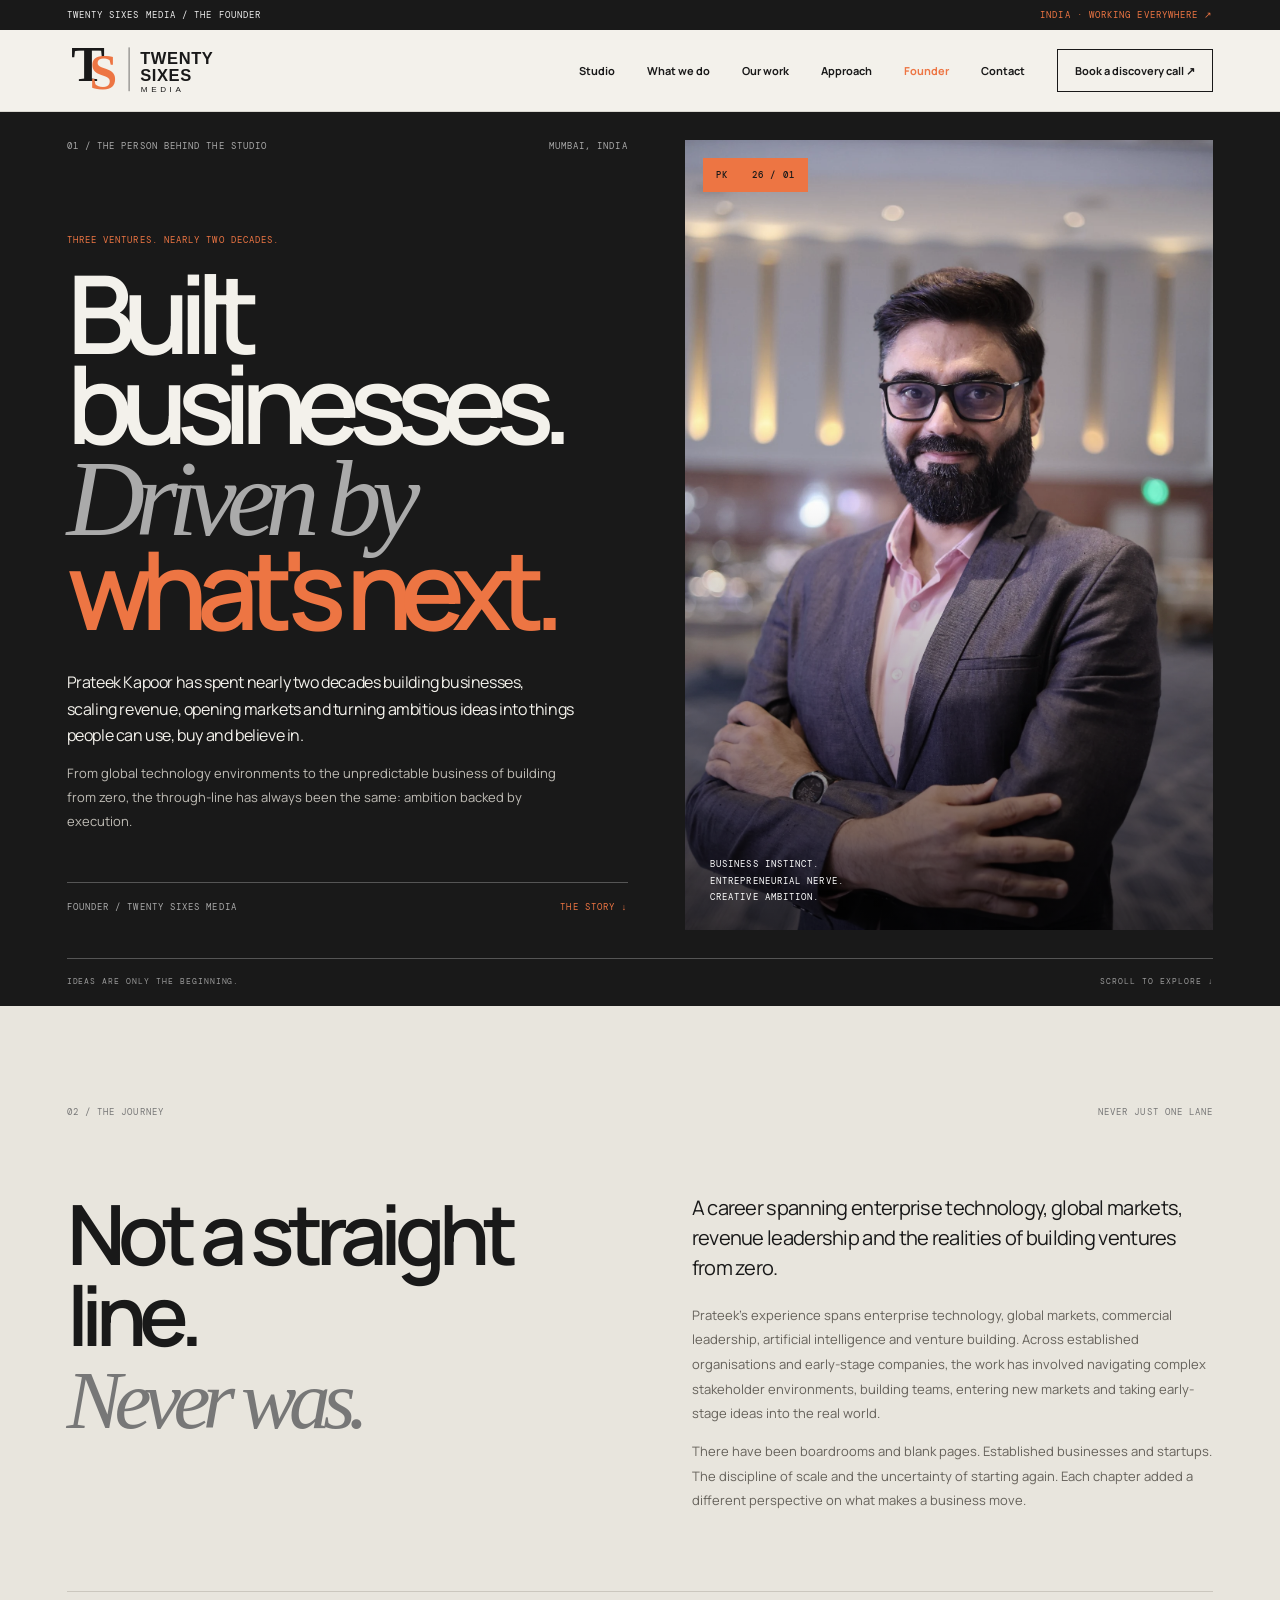
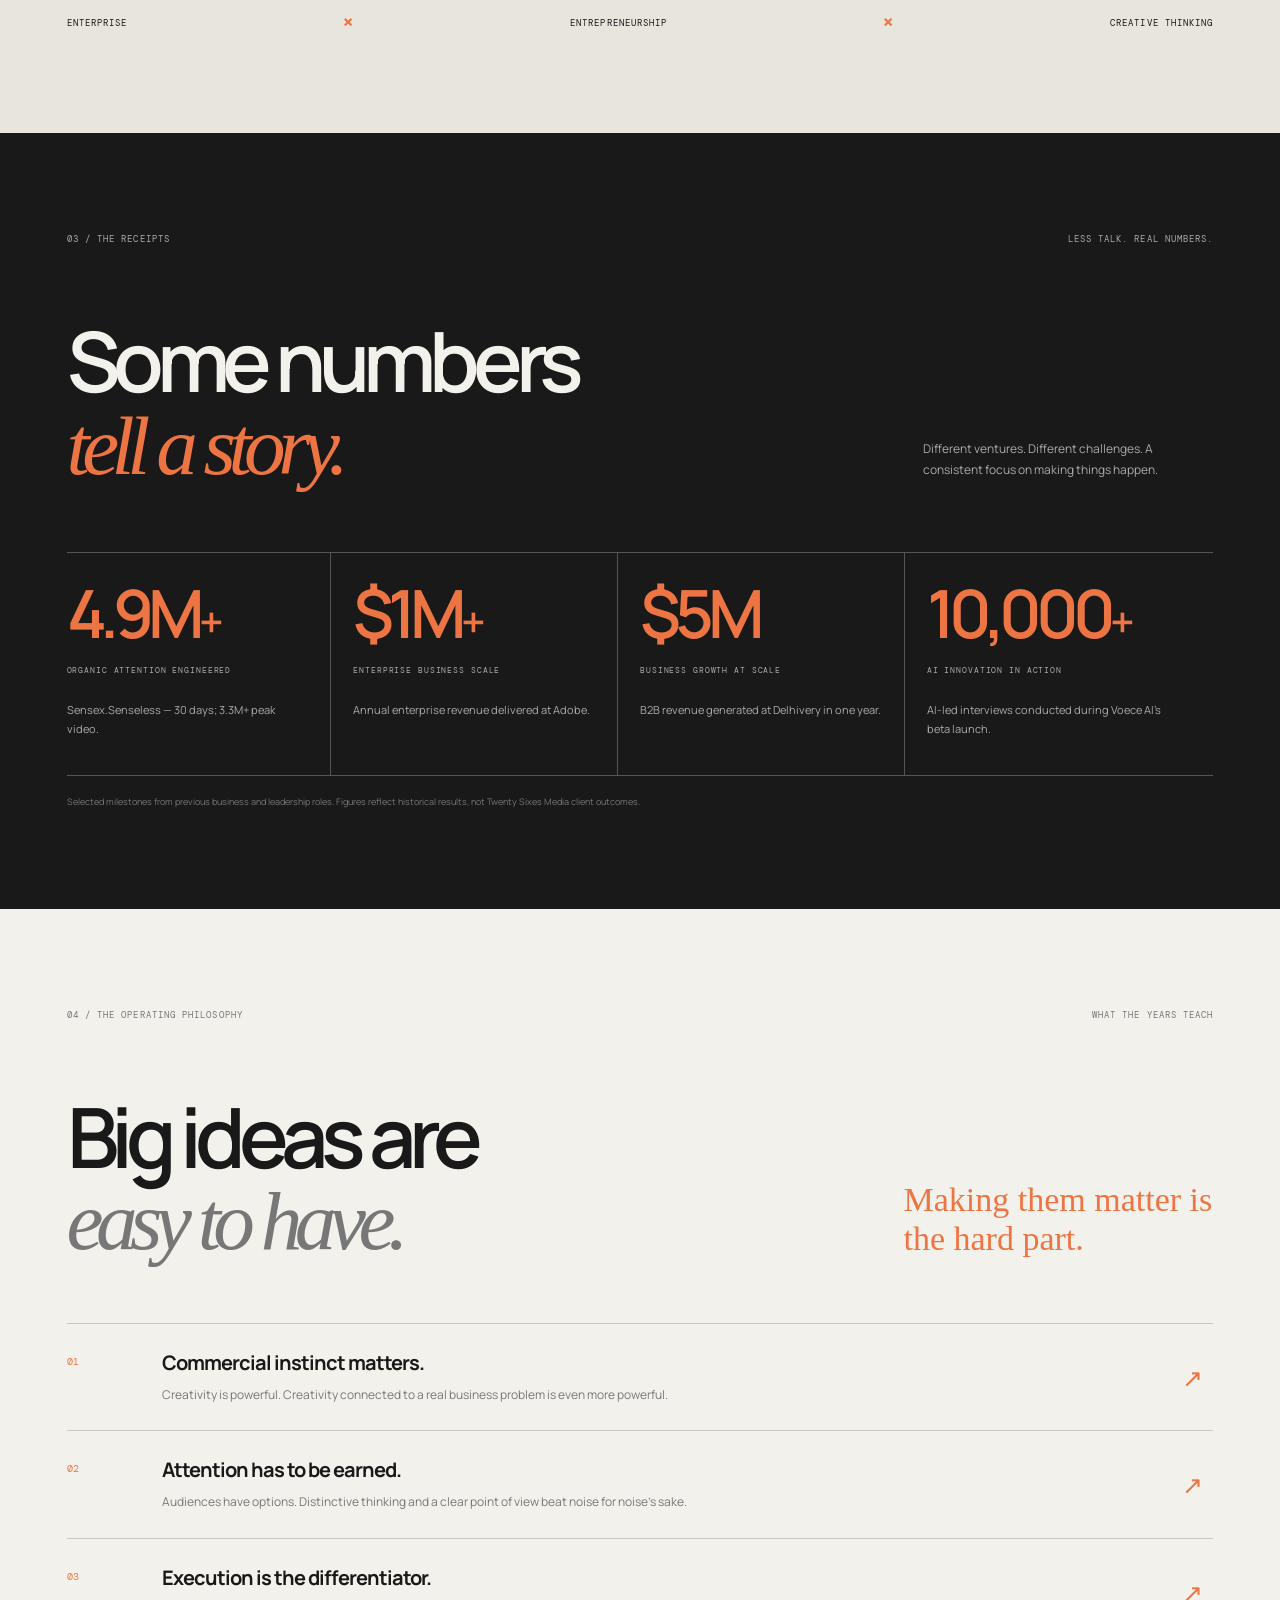
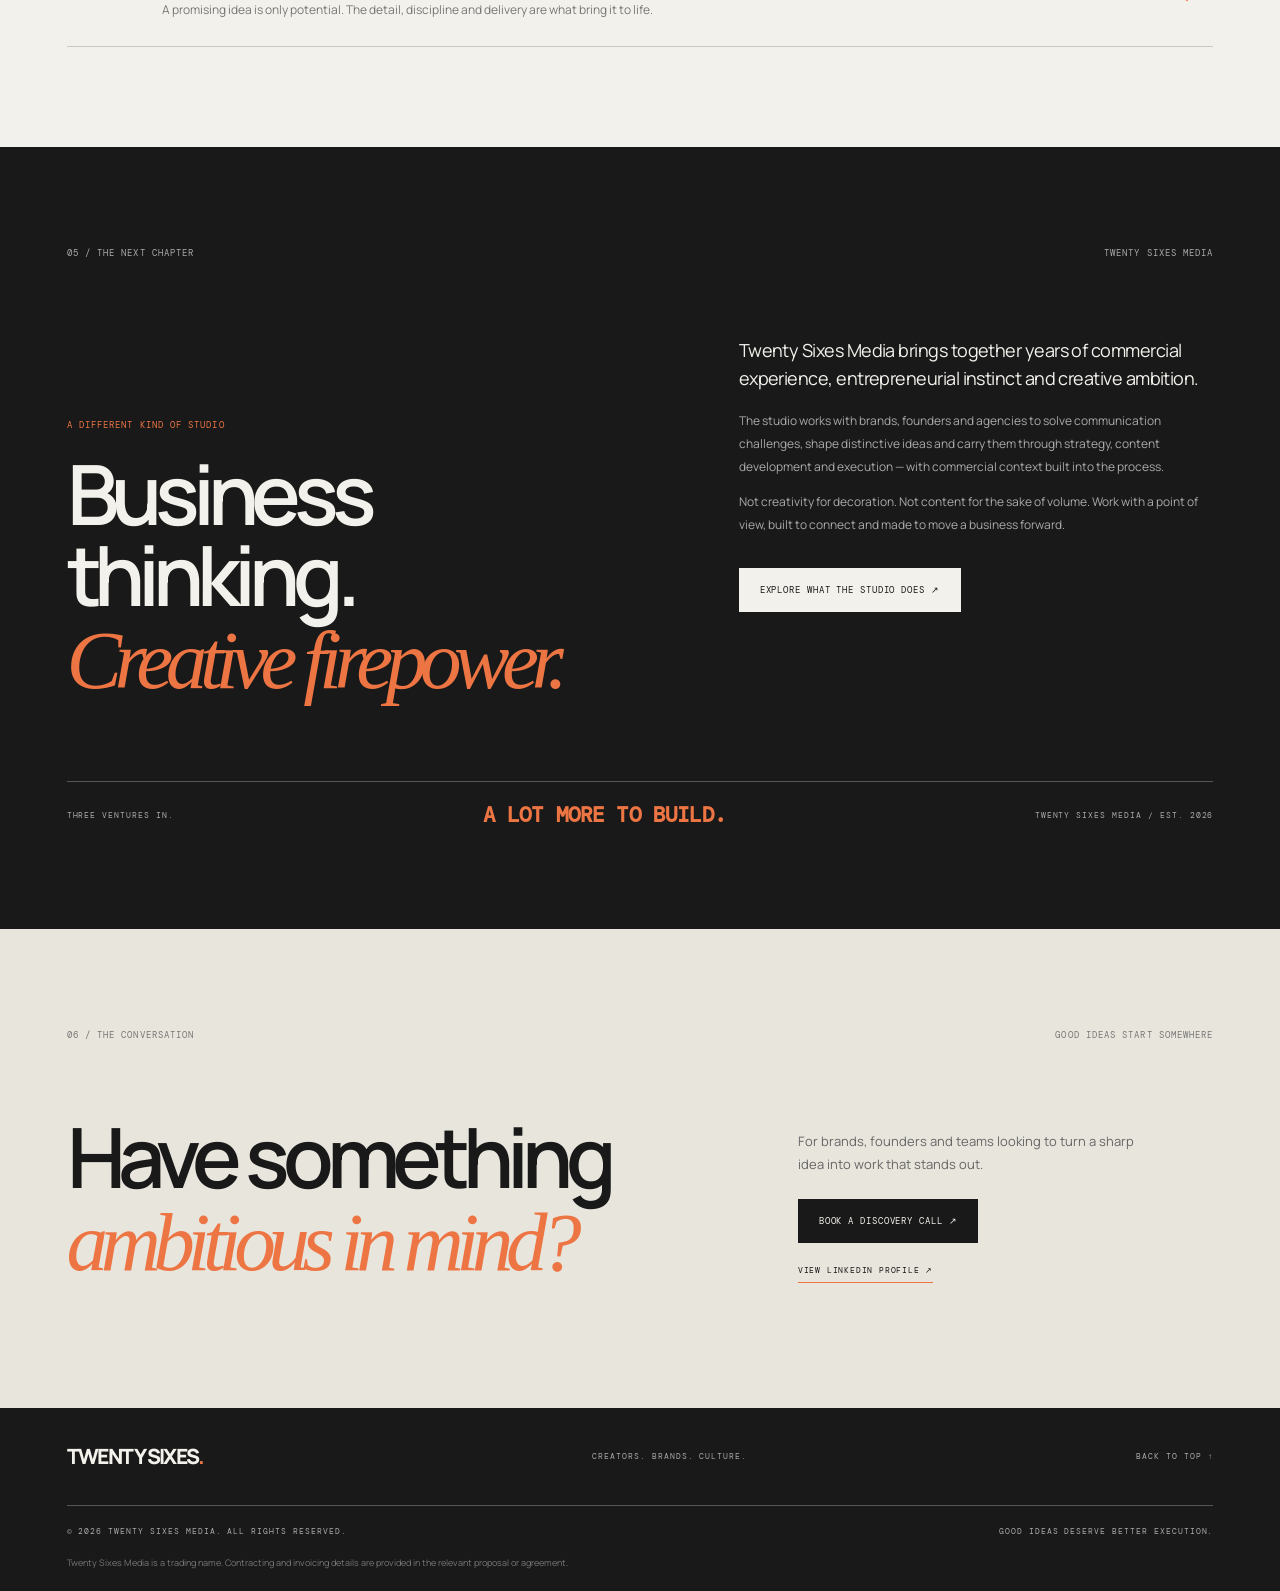
==== commit 1230652c: "Add files via upload" ====
--- a/founder/index.html
+++ b/founder/index.html
@@ -51,10 +51,10 @@
       <div class="eyebrow light"><span>03 / THE RECEIPTS</span><span>LESS TALK. REAL NUMBERS.</span></div>
       <div class="proof-heading"><h2>Some numbers<br><em>tell a story.</em></h2><p>Different ventures. Different challenges. A consistent focus on making things happen.</p></div>
       <div class="proof-grid">
-        <article><strong>$1M<span>+</span></strong><span>ENTERPRISE BUSINESS SCALE</span><p>Annual enterprise business delivered for a US-based global software giant.</p></article>
-        <article><strong>$5M</strong><span>BUSINESS GROWTH AT SCALE</span><p>Revenue generated across multiple business verticals in one year.</p></article>
-        <article><strong>10,000<span>+</span></strong><span>AI INNOVATION IN ACTION</span><p>AI-led interviews conducted during the beta launch of an AI recruitment venture.</p></article>
-        <article><strong class="client-growth"><span>5</span><i aria-hidden="true">→</i><span>50</span></strong><span>CLIENT BASE GROWN 10X</span><p>An entrepreneurial venture scaled from 5 to 50 clients in two years.</p></article>
+        <article><strong>4.9M<span>+</span></strong><span>ORGANIC ATTENTION ENGINEERED</span><p>Sensex.Senseless — 30 days; 3.3M+ peak video.</p></article>
+        <article><strong>$1M<span>+</span></strong><span>ENTERPRISE BUSINESS SCALE</span><p>Annual enterprise revenue delivered at Adobe.</p></article>
+        <article><strong>$5M</strong><span>BUSINESS GROWTH AT SCALE</span><p>B2B revenue generated at Delhivery in one year.</p></article>
+        <article><strong>10,000<span>+</span></strong><span>AI INNOVATION IN ACTION</span><p>AI-led interviews conducted during Voece AI's beta launch.</p></article>
       </div>
       <p class="proof-note">Selected milestones from previous business and leadership roles. Figures reflect historical results, not Twenty Sixes Media client outcomes.</p>
     </section>
--- a/styles.css
+++ b/styles.css
@@ -232,3 +232,141 @@
 /* Footer statement: intentionally matches the existing small footer utility type */
 .footer-statement{font:8px 'DM Mono',monospace;letter-spacing:.12em;color:#aaa;text-transform:uppercase;text-align:right}
 @media(max-width:600px){.footer-bottom{gap:14px;align-items:flex-start;flex-wrap:wrap}.footer-statement{max-width:48%;line-height:1.7}}
+
+
+/* Version 133 — commercial positioning, four-offer grid and owned-media proof */
+.hero h1 { max-width: 1280px; font-size: clamp(48px, 6.1vw, 100px); letter-spacing: -.075em; }
+.hero-bottom-positioning { max-width: 1120px; align-items: flex-end; }
+.hero-bottom-positioning p { max-width: 650px; }
+.service-list { display:grid; grid-template-columns:repeat(2,minmax(0,1fr)); border-top:1px solid var(--line); border-left:1px solid var(--line); }
+.service-list article { grid-template-columns:34px minmax(0,1fr) 18px; gap:15px; padding:30px 24px; min-height:190px; border-right:1px solid var(--line); border-bottom:1px solid var(--line); }
+.service-list article:nth-child(odd) { border-right:1px solid var(--line); }
+.service-list article>div { min-width:0; }
+.service-list h3 { font-size:clamp(17px,1.45vw,21px); line-height:1.25; }
+.service-list p { max-width:460px; margin-top:10px; }
+.service-trigger:hover,.service-trigger:focus-visible { padding-left:30px; padding-right:18px; }
+.work-foot { align-items:flex-end; }
+.work-foot-copy { flex:1; min-width:0; }
+.work-foot-copy>p { margin:0; }
+.work-foot-copy .sensex-proof-line { color:var(--orange); font:9px/1.8 'DM Mono',monospace; letter-spacing:.075em; margin-bottom:10px; max-width:100%; }
+.work-foot-copy>p:not(.sensex-proof-line) { max-width:650px; }
+@media(max-width:850px) {
+  .hero h1 { max-width:100%; font-size:clamp(48px,7vw,82px); }
+  .hero-bottom-positioning { max-width:100%; }
+  .hero-bottom-positioning p { max-width:570px; }
+  .service-list article { grid-template-columns:28px minmax(0,1fr) 16px; padding:25px 18px; }
+}
+@media(max-width:650px) {
+  .hero h1 { font-size:clamp(42px,10.5vw,66px); letter-spacing:-.075em; }
+  .hero-bottom-positioning p { max-width:100%; }
+  .service-list { grid-template-columns:1fr; }
+  .service-list article { grid-template-columns:25px minmax(0,1fr) 14px; min-height:0; padding:22px 15px; border-right:1px solid var(--line); }
+  .service-list article:nth-child(odd) { border-right:1px solid var(--line); }
+  .service-list h3 { font-size:17px; }
+  .service-trigger:hover,.service-trigger:focus-visible { padding-left:20px; padding-right:12px; }
+  .work-foot { display:block; }
+  .work-foot-copy .sensex-proof-line { font-size:8px; line-height:1.9; margin-bottom:12px; }
+}
+
+
+/* Version 134 — sharper homepage proof and editorial hero hierarchy */
+.hero h1 { max-width: 1280px; }
+.hero h1 em { color: var(--ink); }
+.hero h1 .accent-word { display:inline-block; }
+.work-foot-copy .sensex-proof-line {
+  color: var(--orange);
+  font-family: 'DM Mono', monospace;
+  font-size: 11px;
+  font-weight: 700;
+  line-height: 1.9;
+  letter-spacing: .055em;
+  margin: 0 0 14px;
+  max-width: 100%;
+  text-wrap: pretty;
+}
+@media (max-width: 850px) {
+  .hero h1 { max-width:100%; }
+  .work-foot-copy .sensex-proof-line { font-size:10px; }
+}
+@media (max-width: 650px) {
+  .hero h1 { font-size:clamp(42px,10.5vw,66px); }
+  .work-foot-copy .sensex-proof-line { font-size:9px; line-height:1.85; letter-spacing:.035em; }
+}
+
+
+/* Version 135 — restore the original editorial hero and elevate owned-media proof */
+.hero h1 {
+  max-width: 900px;
+  font-size: clamp(58px, 7.5vw, 112px);
+  line-height: .92;
+  letter-spacing: -.09em;
+  font-weight: 600;
+  margin: 58px 0 20px;
+}
+.hero h1 em {
+  font-family: Georgia, serif;
+  font-weight: 400;
+  letter-spacing: -.075em;
+  color: var(--ink);
+}
+.hero h1 .accent-word { display:inline; color:var(--orange); }
+.hero h1 .period { color:var(--ink); }
+
+.sensex-proof-panel {
+  display:grid;
+  grid-template-columns:repeat(4,minmax(0,1fr));
+  gap:0;
+  margin:0 0 22px;
+  border:1px solid rgba(237,117,67,.7);
+  border-left:5px solid var(--orange);
+  background:#262321;
+  color:var(--paper);
+}
+.sensex-proof-item {
+  min-width:0;
+  padding:17px 18px 16px;
+  display:flex;
+  flex-direction:column;
+  justify-content:center;
+  gap:7px;
+  border-right:1px solid rgba(243,241,235,.18);
+}
+.sensex-proof-item:last-child { border-right:0; }
+.sensex-proof-item strong {
+  color:var(--orange);
+  font-size:clamp(18px,2vw,27px);
+  line-height:1.05;
+  letter-spacing:-.055em;
+  font-weight:800;
+  white-space:nowrap;
+}
+.sensex-proof-item span {
+  color:#e2ded6;
+  font:9px/1.5 'DM Mono',monospace;
+  letter-spacing:.075em;
+}
+.sensex-proof-item.sensex-partners strong {
+  font-size:clamp(14px,1.45vw,19px);
+  letter-spacing:-.025em;
+}
+.work-foot-copy .sensex-proof-panel + p { margin-top:0; }
+
+@media (min-width:851px) {
+  .hero h1 { max-width:900px; font-size:clamp(58px,7.5vw,112px); }
+}
+@media (max-width:850px) {
+  .hero h1 { max-width:100%; font-size:clamp(58px,8.5vw,92px); margin-top:66px; }
+  .sensex-proof-panel { grid-template-columns:repeat(2,minmax(0,1fr)); }
+  .sensex-proof-item:nth-child(2) { border-right:0; }
+  .sensex-proof-item:nth-child(-n+2) { border-bottom:1px solid rgba(243,241,235,.18); }
+}
+@media (max-width:650px) {
+  .hero h1 { font-size:clamp(48px,12.3vw,76px); margin:76px 0 20px; letter-spacing:-.085em; }
+  .sensex-proof-item { padding:14px 11px; }
+  .sensex-proof-item strong { font-size:20px; }
+  .sensex-proof-item.sensex-partners strong { font-size:14px; white-space:normal; }
+  .sensex-proof-item span { font-size:8px; }
+}
+@media (max-width:380px) {
+  .hero h1 { font-size:clamp(44px,11.8vw,52px); }
+}
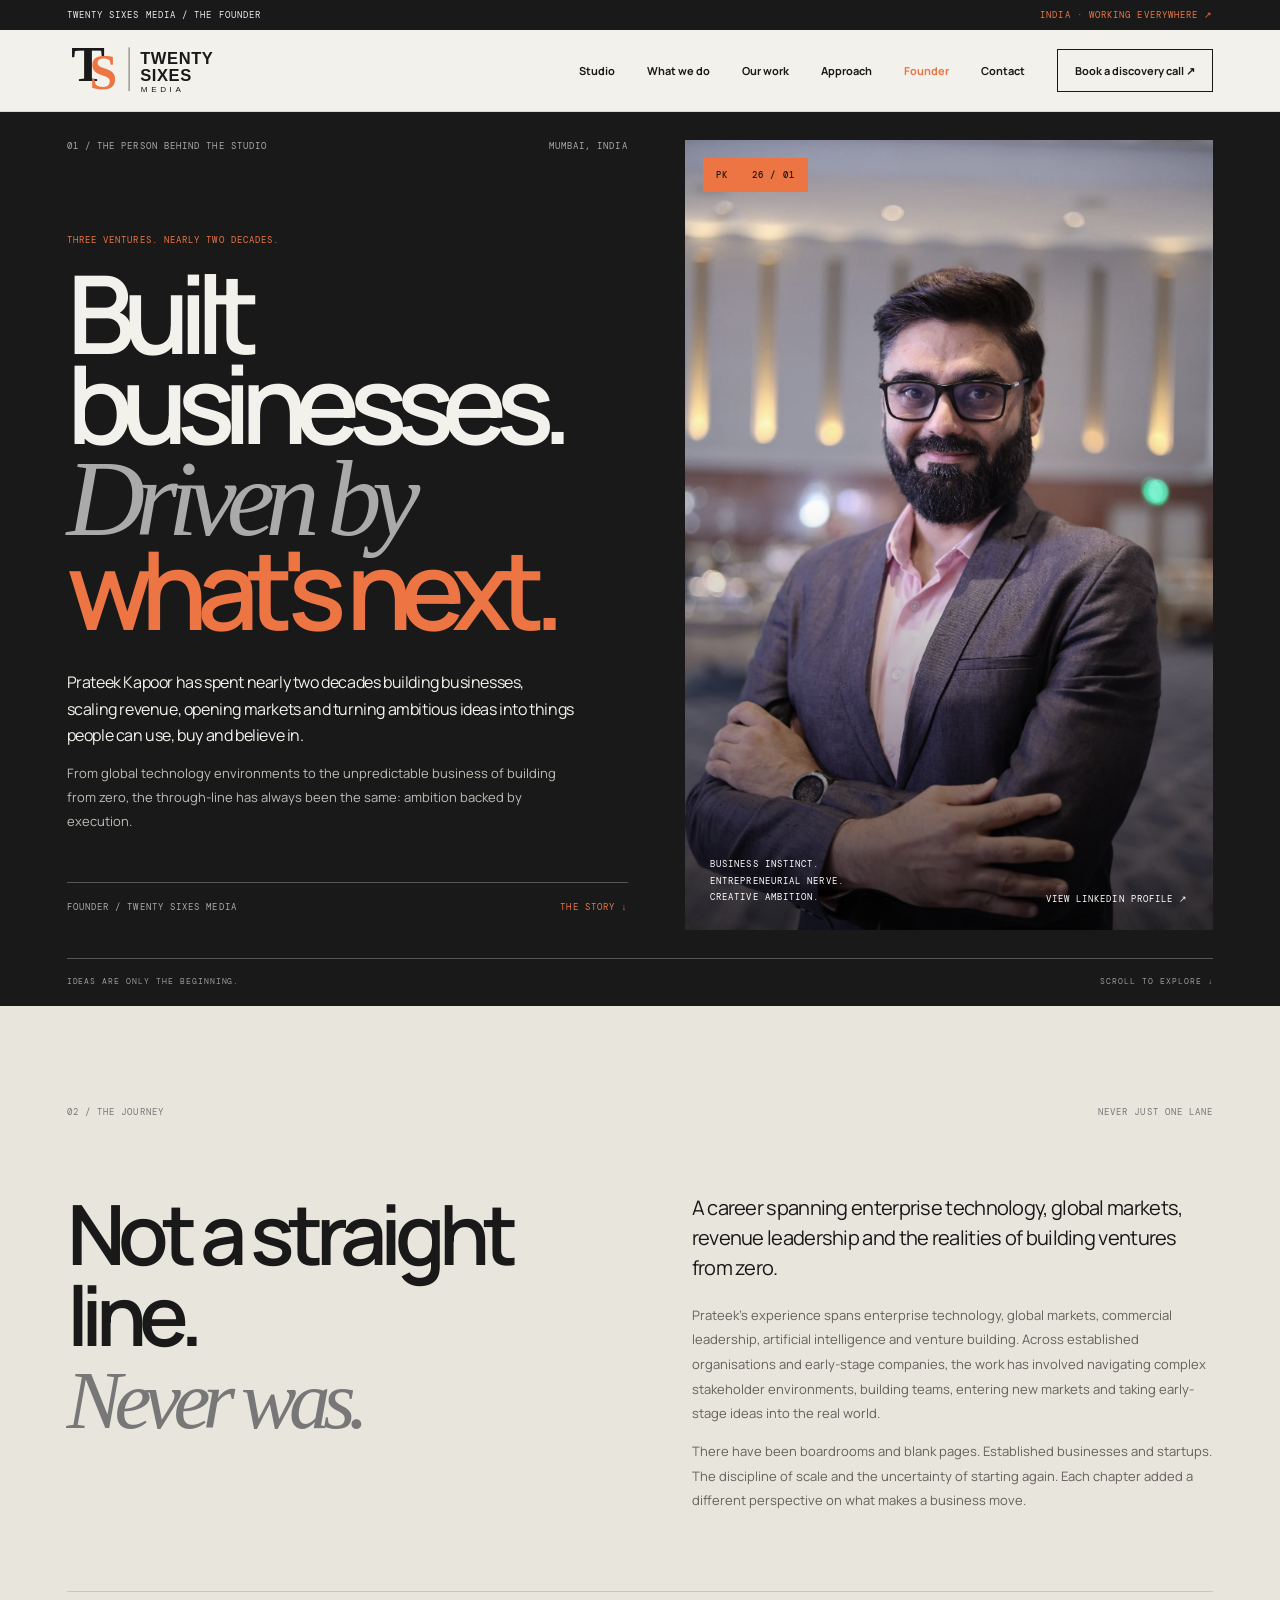
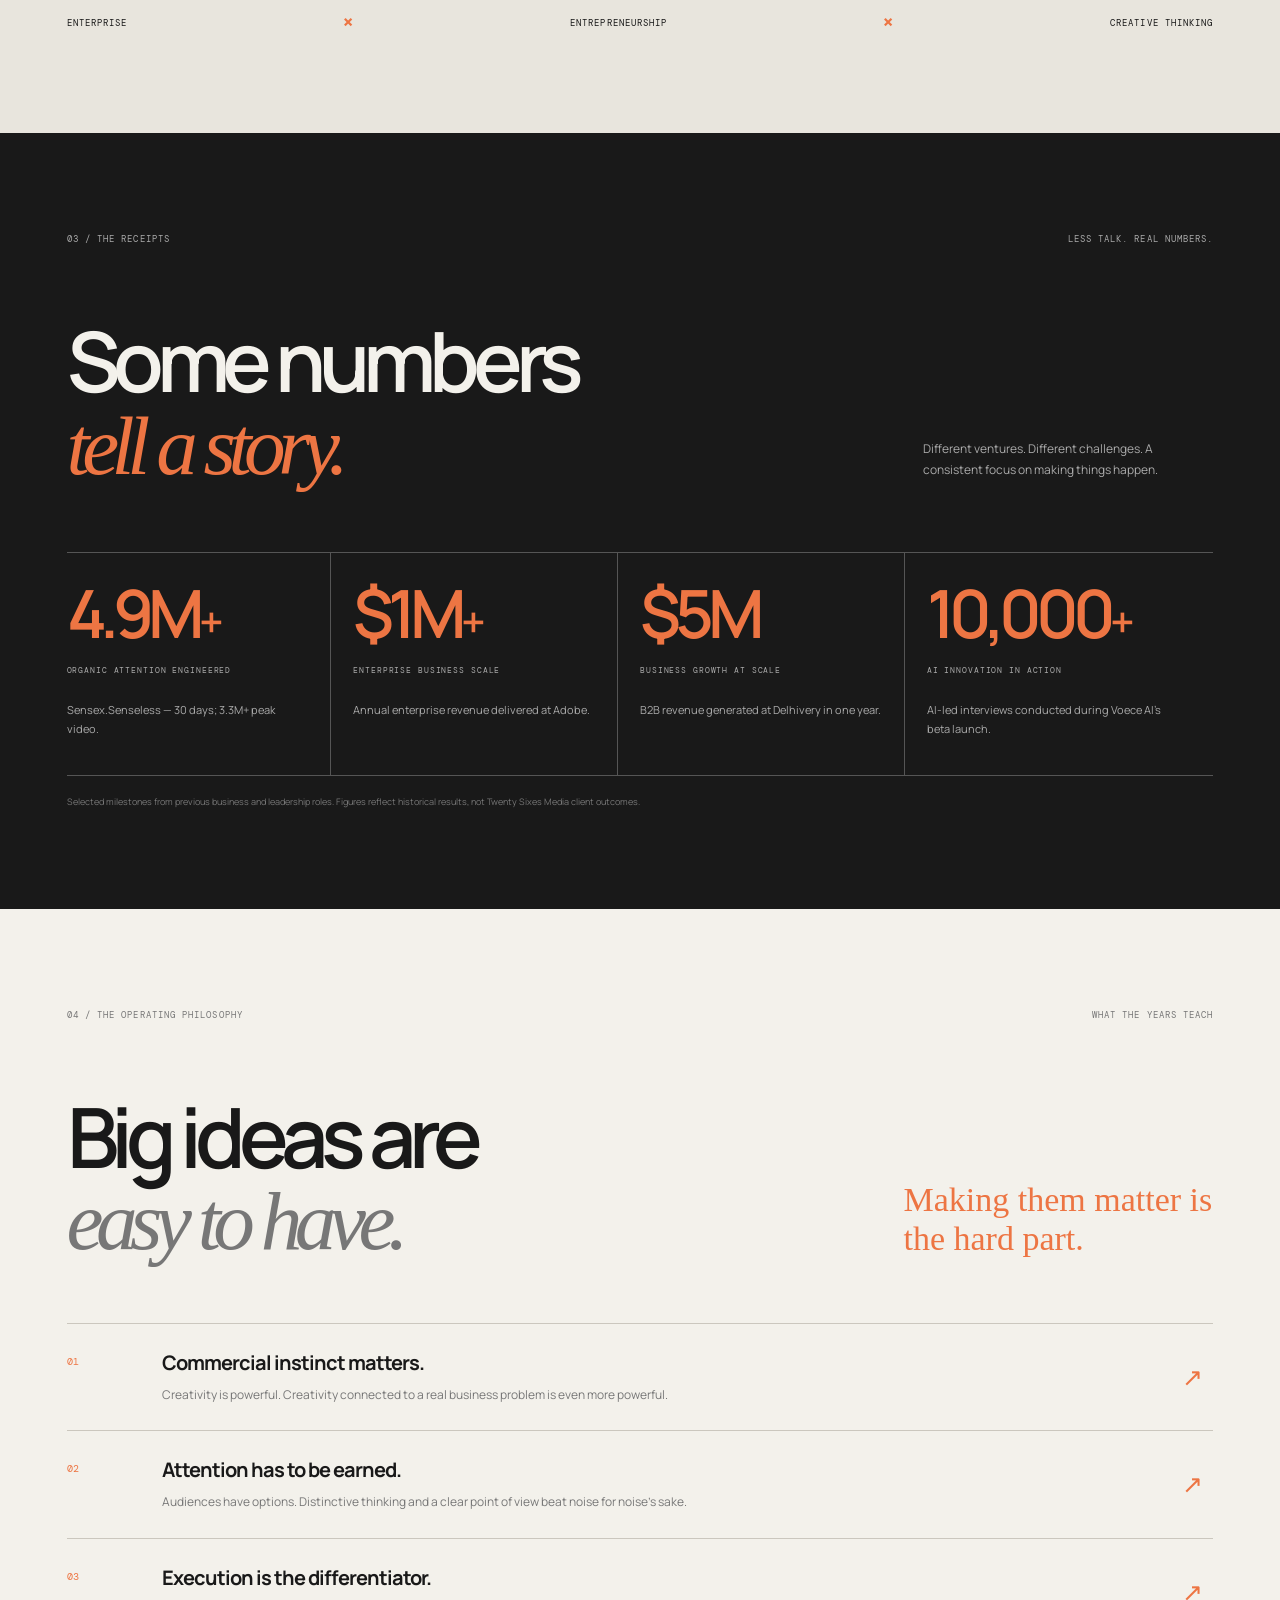
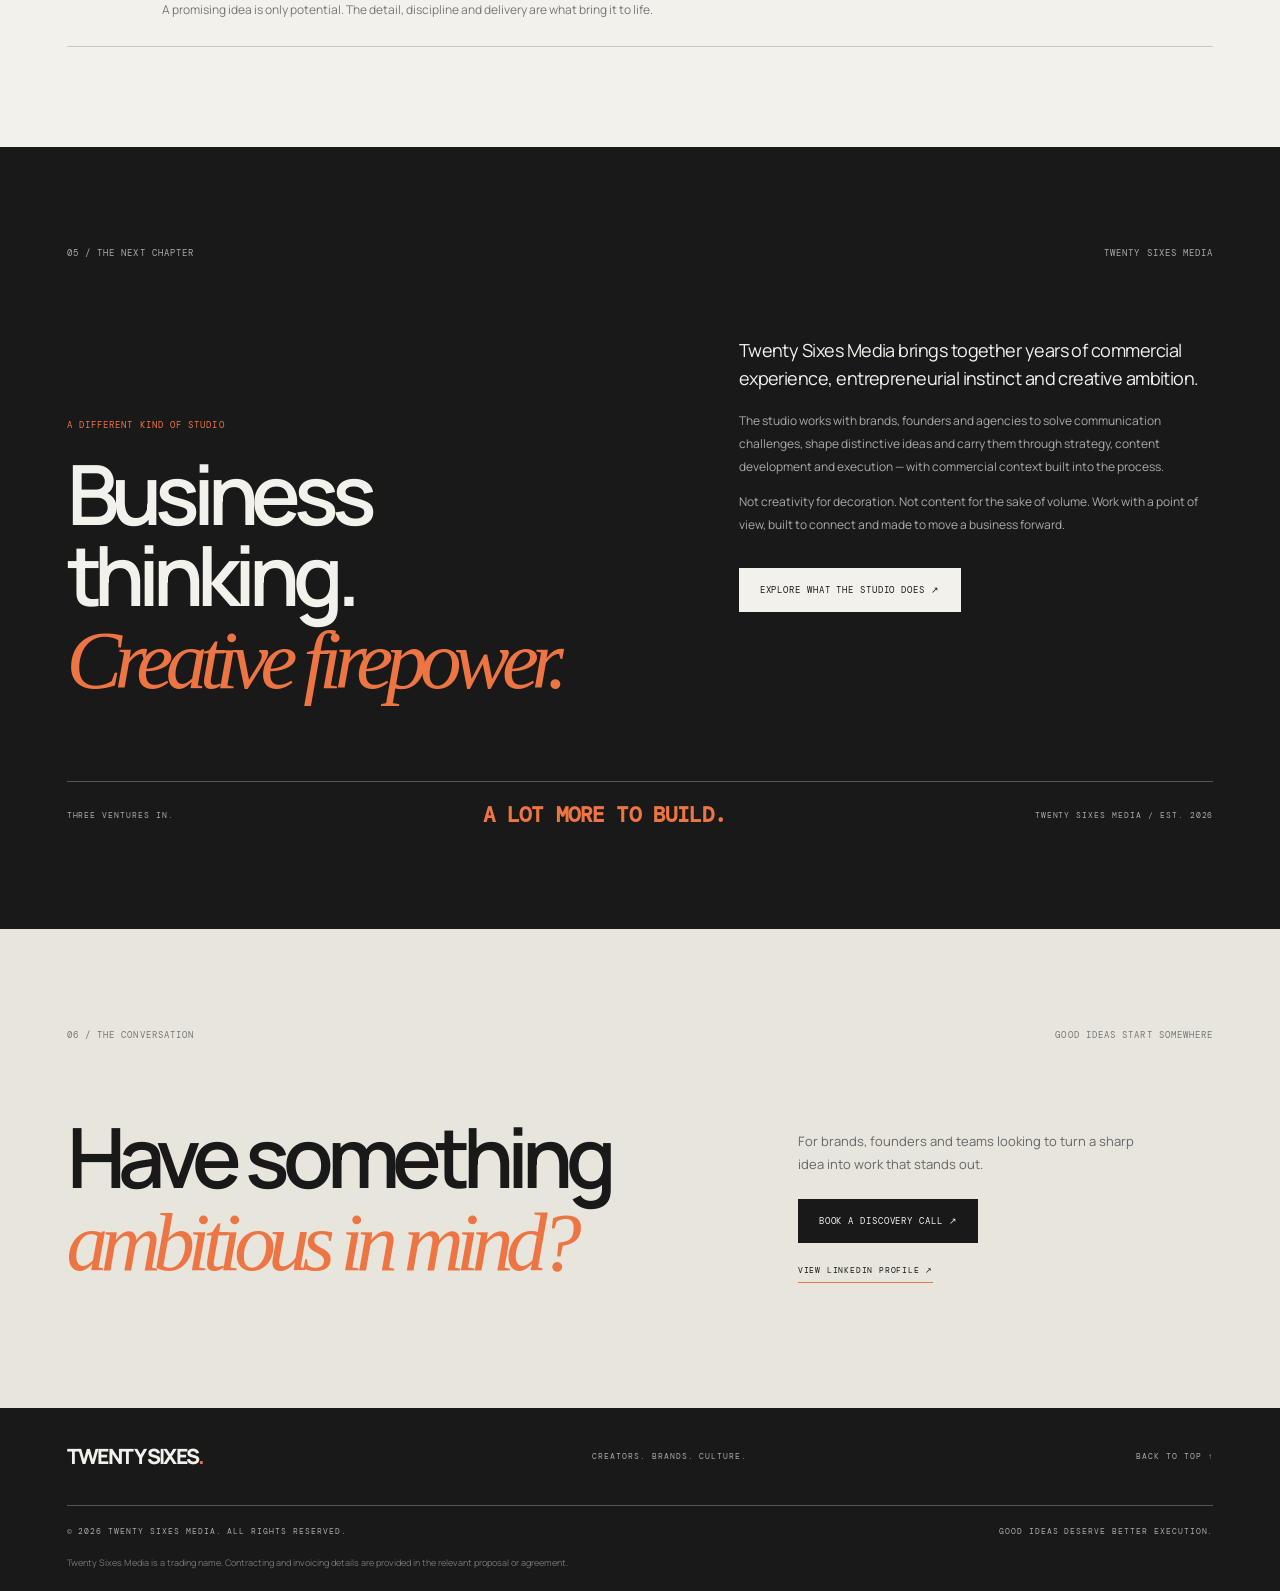
==== commit 5f6e8380: "Add files via upload" ====
--- a/founder/index.html
+++ b/founder/index.html
@@ -37,7 +37,7 @@
         <div class="founder-intro"><p>Prateek Kapoor has spent nearly two decades building businesses, scaling revenue, opening markets and turning ambitious ideas into things people can use, buy and believe in.</p><p>From global technology environments to the unpredictable business of building from zero, the through-line has always been the same: ambition backed by execution.</p></div>
         <div class="founder-hero-bottom"><span>FOUNDER / TWENTY SIXES MEDIA</span><a href="#the-journey">THE STORY ↓</a></div>
       </div>
-      <div class="founder-portrait-wrap"><img class="founder-portrait" src="prateek-kapoor.webp" alt="Prateek Kapoor, Founder of Twenty Sixes Media" fetchpriority="high"><div class="portrait-index">PK <span>26 / 01</span></div><div class="portrait-caption">BUSINESS INSTINCT.<br>ENTREPRENEURIAL NERVE.<br>CREATIVE AMBITION.</div></div>
+      <div class="founder-portrait-wrap"><img class="founder-portrait" src="prateek-kapoor.webp" alt="Prateek Kapoor, Founder of Twenty Sixes Media" fetchpriority="high"><div class="portrait-index">PK <span>26 / 01</span></div><div class="portrait-caption">BUSINESS INSTINCT.<br>ENTREPRENEURIAL NERVE.<br>CREATIVE AMBITION.</div><a class="portrait-linkedin" href="https://www.linkedin.com/in/prateekkapoor2/" target="_blank" rel="noopener noreferrer">VIEW LINKEDIN PROFILE ↗</a></div>
       <div class="hero-bottom-rule"><span>IDEAS ARE ONLY THE BEGINNING.</span><span>SCROLL TO EXPLORE ↓</span></div>
     </section>
 
--- a/styles.css
+++ b/styles.css
@@ -370,3 +370,265 @@
 @media (max-width:380px) {
   .hero h1 { font-size:clamp(44px,11.8vw,52px); }
 }
+
+
+/* Version 138 — hero action clearance and contact headline refinement */
+@media (min-width: 851px) {
+  .hero-bottom-positioning {
+    display: grid;
+    grid-template-columns: minmax(0, 650px) max-content;
+    align-items: end;
+    column-gap: 34px;
+    width: min(100%, 1120px);
+    max-width: 1120px;
+  }
+  .hero-bottom-positioning p {
+    width: 100%;
+    max-width: 650px;
+    min-width: 0;
+  }
+  .hero-bottom-positioning .hero-actions {
+    display: flex;
+    align-items: center;
+    gap: 22px;
+    white-space: nowrap;
+    min-width: max-content;
+  }
+  .hero-art {
+    z-index: 1;
+    pointer-events: none;
+  }
+  .hero-bottom-positioning {
+    z-index: 3;
+  }
+  .hero-bottom-positioning .hero-actions {
+    position: relative;
+    z-index: 4;
+  }
+}
+.contact h2 {
+  font-size: clamp(42px, 5.2vw, 76px);
+  line-height: 1.04;
+  max-width: 620px;
+  text-wrap: balance;
+}
+.contact-intro {
+  max-width: 430px;
+}
+@media (max-width: 850px) {
+  .hero-bottom-positioning {
+    display: block;
+  }
+  .hero-bottom-positioning .hero-actions {
+    flex-wrap: wrap;
+  }
+  .contact h2 {
+    font-size: clamp(42px, 6.2vw, 68px);
+    max-width: 580px;
+  }
+}
+@media (max-width: 650px) {
+  .contact h2 {
+    font-size: clamp(38px, 10vw, 48px);
+    line-height: 1.06;
+    max-width: 100%;
+  }
+}
+
+
+/* Version 139 — remove hero descriptor and reserve a clear CTA lane */
+@media (min-width: 1101px) {
+  .hero-bottom-positioning {
+    display: grid;
+    grid-template-columns: 650px max-content;
+    column-gap: 50px;
+    align-items: end;
+    width: 1050px;
+    max-width: calc(100% - 360px);
+    margin-top: 24px;
+    justify-content: start;
+    position: relative;
+    z-index: 5;
+  }
+  .hero-spacer {
+    display: block;
+    width: 650px;
+    min-height: 1px;
+  }
+  .hero-bottom-positioning .hero-actions {
+    grid-column: 2;
+    display: flex;
+    align-items: center;
+    gap: 22px;
+    white-space: nowrap;
+    width: max-content;
+    position: relative;
+    z-index: 6;
+  }
+  .hero-art {
+    z-index: 1;
+    pointer-events: none;
+  }
+}
+@media (min-width: 851px) and (max-width: 1100px) {
+  .hero-bottom-positioning {
+    display: block;
+    width: min(100%, 760px);
+    max-width: 760px;
+    margin-top: 24px;
+    position: relative;
+    z-index: 5;
+  }
+  .hero-spacer { display:none; }
+  .hero-bottom-positioning .hero-actions {
+    justify-content: flex-start;
+    flex-wrap: wrap;
+    position: relative;
+    z-index: 6;
+  }
+  .hero-art { z-index: 1; pointer-events:none; }
+}
+@media (max-width: 850px) {
+  .hero-bottom-positioning {
+    display: block;
+    margin-top: 22px;
+    position: relative;
+    z-index: 5;
+  }
+  .hero-spacer { display:none; }
+  .hero-bottom-positioning .hero-actions {
+    justify-content: flex-start;
+    flex-wrap: wrap;
+    position: relative;
+    z-index: 6;
+  }
+  .hero-art { z-index: 1; pointer-events:none; }
+}
+
+
+/* Version 140 — restore descriptive copy and recreate original hero whitespace */
+@media (min-width: 1101px) {
+  .hero-bottom-positioning {
+    display: grid;
+    grid-template-columns: minmax(0, 500px) 180px max-content;
+    column-gap: 0;
+    align-items: end;
+    width: min(1080px, calc(100% - 430px));
+    max-width: 1080px;
+    margin-top: 24px;
+    justify-content: start;
+    position: relative;
+    z-index: 5;
+  }
+  .hero-bottom-positioning > p {
+    grid-column: 1;
+    width: 100%;
+    max-width: 500px;
+    min-width: 0;
+    margin: 8px 0 0;
+  }
+  .hero-bottom-positioning .hero-actions {
+    grid-column: 3;
+    display: flex;
+    align-items: center;
+    gap: 22px;
+    white-space: nowrap;
+    width: max-content;
+    min-width: max-content;
+    position: relative;
+    z-index: 6;
+  }
+  .hero-art {
+    z-index: 1;
+    pointer-events: none;
+  }
+}
+@media (min-width: 851px) and (max-width: 1100px) {
+  .hero-bottom-positioning {
+    display: flex;
+    flex-direction: column;
+    align-items: flex-start;
+    gap: 22px;
+    width: min(100%, 760px);
+    max-width: 760px;
+    margin-top: 24px;
+    position: relative;
+    z-index: 5;
+  }
+  .hero-bottom-positioning > p {
+    max-width: 540px;
+  }
+  .hero-bottom-positioning .hero-actions {
+    display: flex;
+    flex-wrap: wrap;
+    gap: 22px;
+    position: relative;
+    z-index: 6;
+  }
+  .hero-art { z-index: 1; pointer-events:none; }
+}
+@media (max-width: 850px) {
+  .hero-bottom-positioning {
+    display: flex;
+    flex-direction: column;
+    align-items: flex-start;
+    gap: 20px;
+    margin-top: 22px;
+    position: relative;
+    z-index: 5;
+  }
+  .hero-bottom-positioning > p {
+    max-width: 570px;
+  }
+  .hero-bottom-positioning .hero-actions {
+    display: flex;
+    justify-content: flex-start;
+    flex-wrap: wrap;
+    gap: 18px;
+    position: relative;
+    z-index: 6;
+  }
+  .hero-art { z-index: 1; pointer-events:none; }
+}
+
+
+/* Version 141 — fine alignment from founder-provided markup */
+@media (min-width: 1101px) {
+  /* Lift the headline block slightly without changing its scale or typography. */
+  .hero h1 {
+    margin-top: 46px;
+  }
+
+  /* Give the paragraph enough measure for the opening line to include "revenue.",
+     then let the same fixed measure determine all following line lengths. */
+  .hero-bottom-positioning {
+    grid-template-columns: minmax(0, 570px) 100px max-content;
+    align-items: start;
+    width: min(100%, 1100px);
+    max-width: 1100px;
+    margin-top: 24px;
+  }
+  .hero-bottom-positioning > p {
+    grid-column: 1;
+    width: 100%;
+    max-width: 570px;
+    margin: 8px 0 0;
+  }
+  /* Align the CTA group with the first line of the descriptive paragraph. */
+  .hero-bottom-positioning .hero-actions {
+    grid-column: 3;
+    align-self: start;
+    margin-top: 8px;
+  }
+}
+
+
+/* Version 142 — contact intro: deliberate two-line desktop treatment */
+.contact-intro {
+  max-width: 620px;
+}
+@media (max-width: 650px) {
+  .contact-intro br {
+    display: none;
+  }
+}
--- a/founder/founder.css
+++ b/founder/founder.css
@@ -71,3 +71,21 @@
 .belief-flow .flow-node:last-child i{color:var(--orange)}
 body.belief-overlay-open{overflow:hidden}
 @media(max-width:650px){.proof-grid article>span{min-height:3.5em}.proof-grid p{font-size:9px}.belief-trigger{grid-template-columns:35px 1fr 26px;gap:10px;padding:21px 0}.belief-trigger h3{font-size:17px}.belief-trigger p{font-size:10px}.belief-trigger:hover,.belief-trigger:focus-visible{padding-left:9px;padding-right:9px}.belief-dialog{padding:10px}.belief-dialog-panel{padding:28px 22px 30px;max-height:92vh}.belief-dialog-layout{display:flex;flex-direction:column;align-items:stretch;gap:25px;padding-top:42px}.belief-dialog-copy h2{font-size:42px}.belief-dialog-copy>p{font-size:12px}.belief-art{min-height:270px;padding:20px}.belief-flow{gap:7px}.belief-flow .flow-node{padding:11px 12px;font-size:11px}}
+
+
+
+/* Version 145 — restore open proof-grid spacing and use a single LinkedIn arrow */
+.portrait-linkedin{
+  position:absolute;z-index:3;right:25px;bottom:25px;
+  color:#fff;text-decoration:none;
+  font:9px 'DM Mono',monospace;letter-spacing:.12em;
+  transition:color .2s ease,transform .2s ease;
+}
+.portrait-linkedin:hover,.portrait-linkedin:focus-visible{
+  color:var(--orange);transform:translateY(-2px);outline:none;
+}
+.belief-trigger>b{font-size:0;line-height:1;color:var(--orange)}
+.belief-trigger>b::before{content:"↗";font:400 25px/1 Arial,sans-serif;color:var(--orange)}
+@media(max-width:650px){
+  .portrait-linkedin{right:18px;bottom:18px;font-size:8px;letter-spacing:.12em}
+}
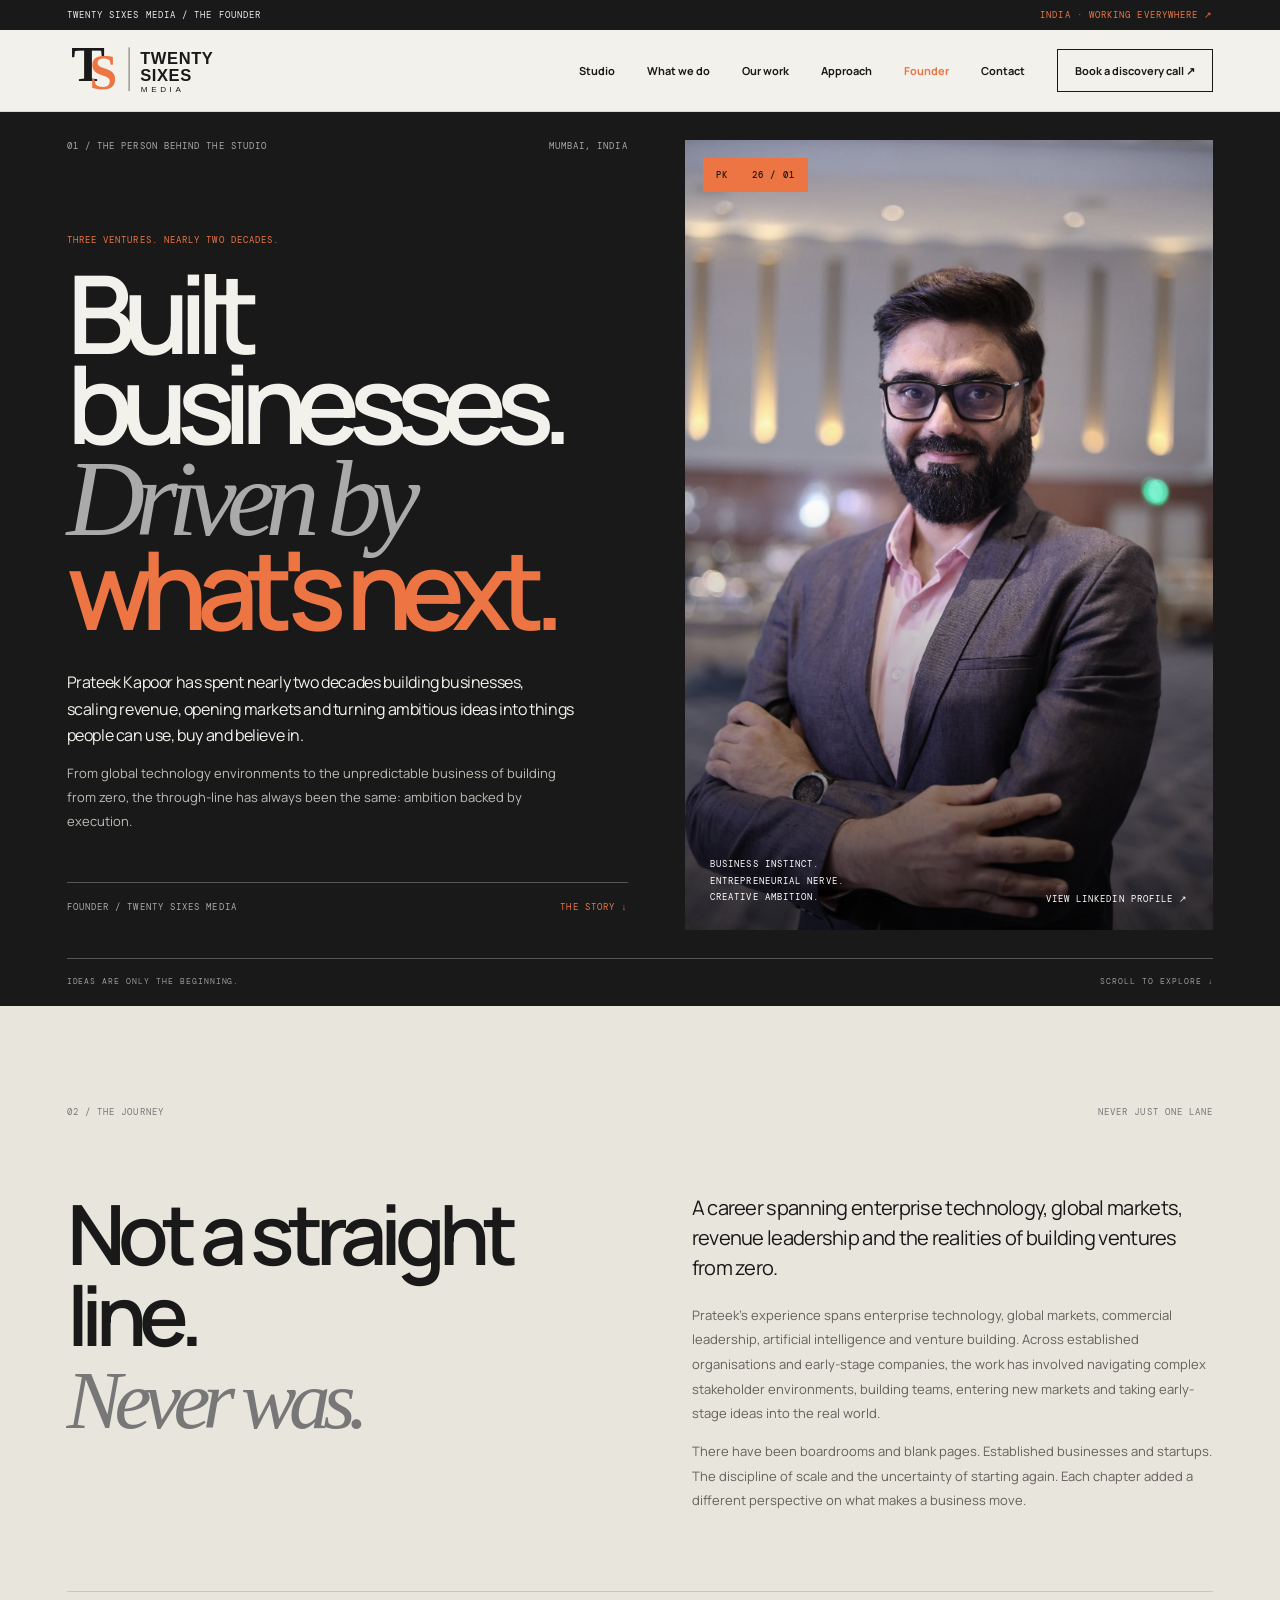
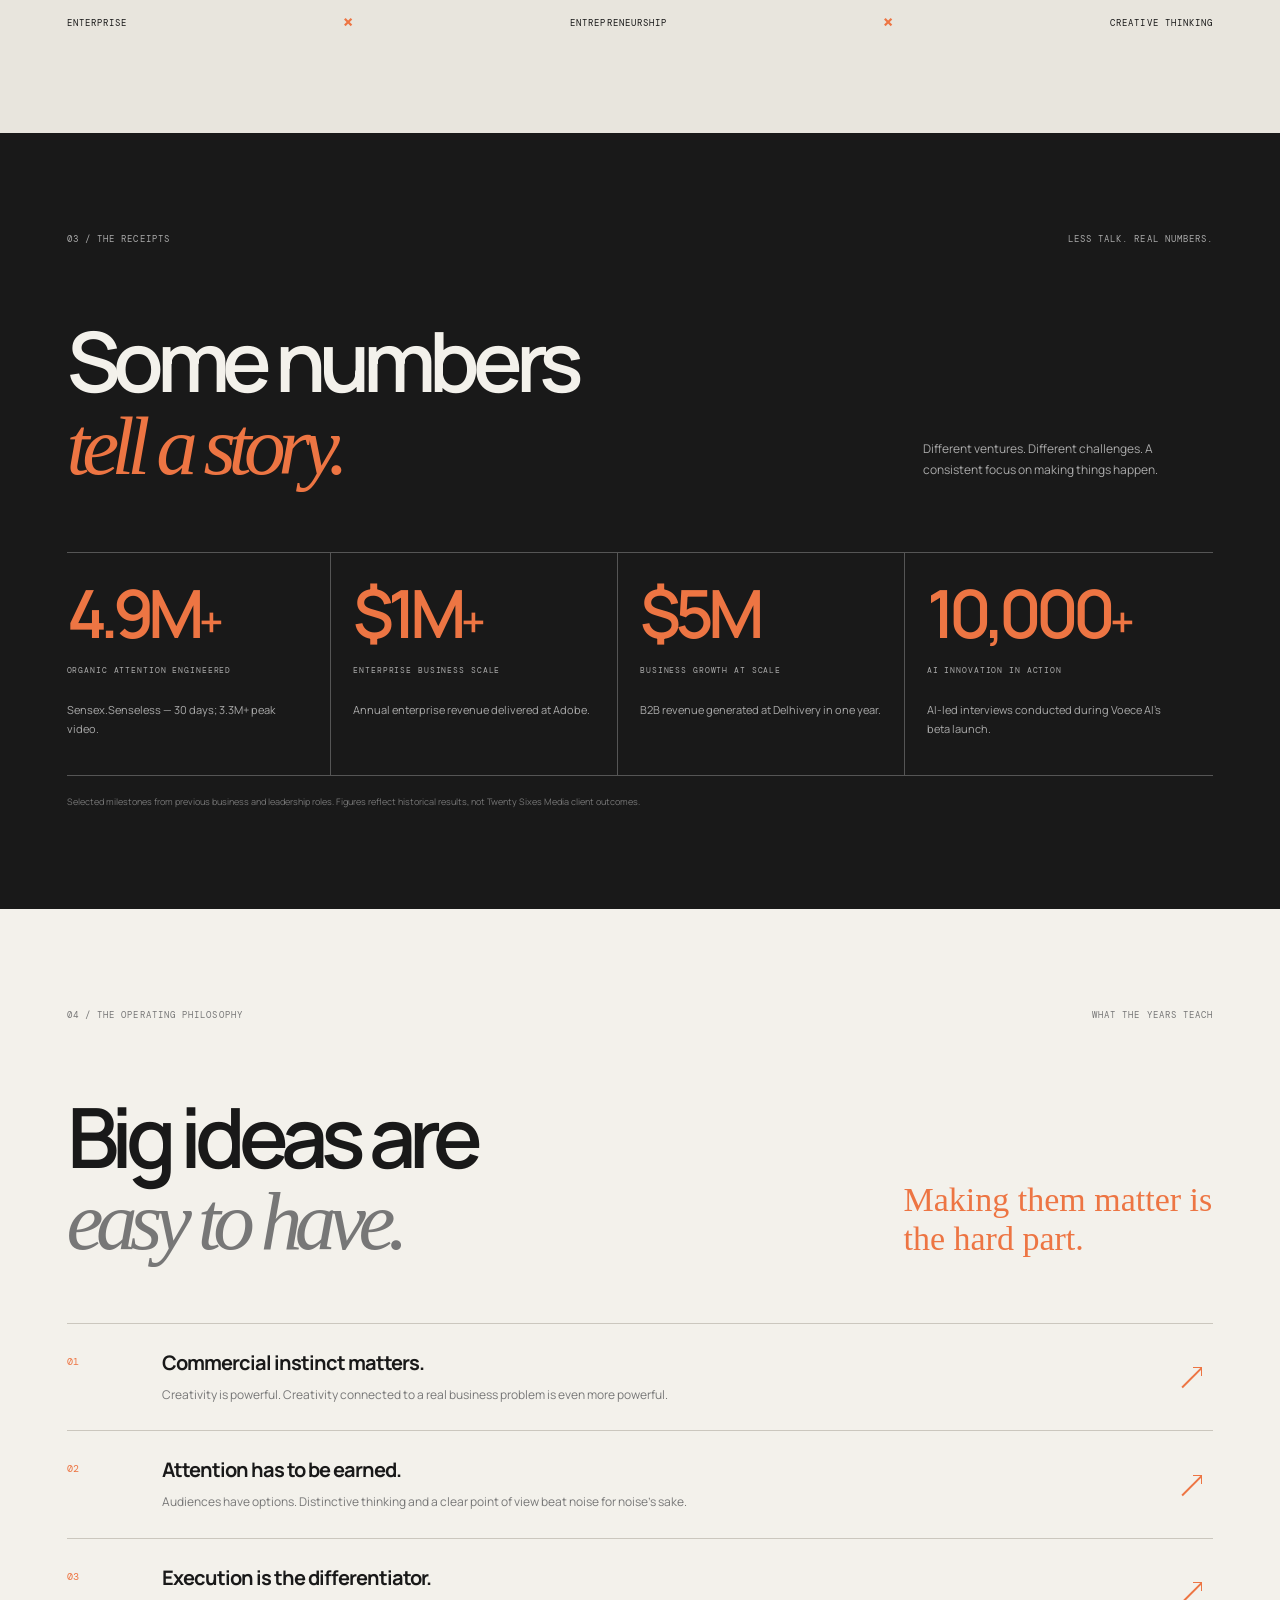
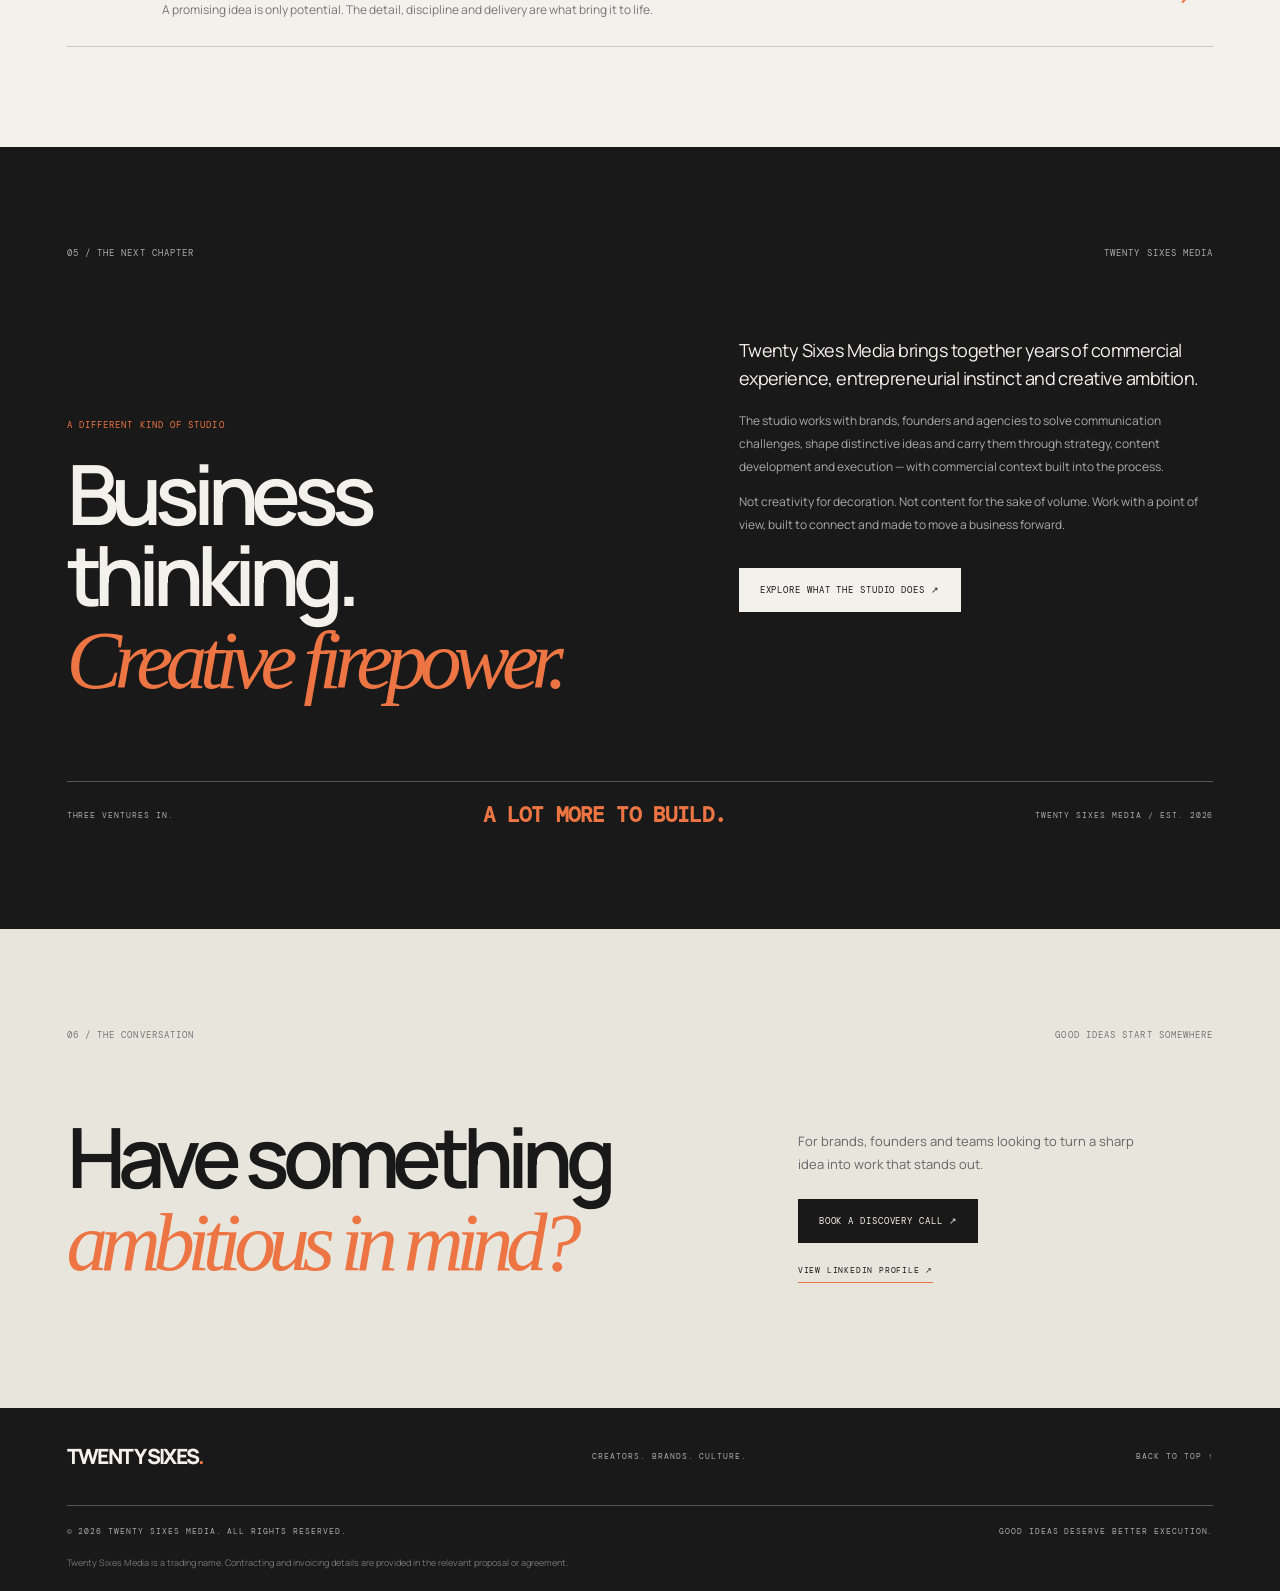
==== commit 591c1ab4: "Add files via upload" ====
--- a/founder/index.html
+++ b/founder/index.html
@@ -14,6 +14,32 @@
   <meta name="twitter:description" content="Three ventures. Nearly two decades of building, scaling and making ideas happen.">
   <meta name="twitter:image" content="https://twentysixes.com/founder/prateek-kapoor.webp">
   <title>Prateek Kapoor — Founder | Twenty Sixes Media</title>
+  <script type="application/ld+json">
+  {
+    "@context": "https://schema.org",
+    "@graph": [
+      {
+        "@type": "Person",
+        "@id": "https://twentysixes.com/founder/#person",
+        "name": "Prateek Kapoor",
+        "url": "https://twentysixes.com/founder/",
+        "jobTitle": "Founder",
+        "worksFor": { "@id": "https://twentysixes.com/#organization" },
+        "sameAs": [ "https://www.linkedin.com/in/prateekkapoor2/" ],
+        "image": "https://twentysixes.com/founder/prateek-kapoor.webp"
+      },
+      {
+        "@type": "ProfilePage",
+        "@id": "https://twentysixes.com/founder/#webpage",
+        "url": "https://twentysixes.com/founder/",
+        "name": "Prateek Kapoor — Founder, Twenty Sixes Media",
+        "mainEntity": { "@id": "https://twentysixes.com/founder/#person" },
+        "isPartOf": { "@id": "https://twentysixes.com/#website" },
+        "inLanguage": "en-IN"
+      }
+    ]
+  }
+  </script>
   <link rel="icon" href="../assets/favicon.svg" type="image/svg+xml">
   <link rel="icon" href="../brand-assets/03_Favicon_App_Icons/favicon.ico" sizes="any">
   <link rel="apple-touch-icon" href="../brand-assets/03_Favicon_App_Icons/apple-touch-icon.png">
--- a/founder/founder.css
+++ b/founder/founder.css
@@ -42,6 +42,14 @@
 .belief-trigger>b{font-size:25px;font-weight:400;color:var(--orange);justify-self:center;transition:transform .25s ease}
 .belief-trigger:hover,.belief-trigger:focus-visible{background:rgba(238,111,65,.075);padding-left:18px;padding-right:18px;outline:none}
 .belief-trigger:hover>b,.belief-trigger:focus-visible>b{transform:translate(4px,-4px)}
+
+/* Match the homepage service-card hover language on the Founder page:
+   heading turns orange while the orange line arrow turns ink. */
+.belief-trigger:hover h3,.belief-trigger:focus-visible h3{color:var(--orange)}
+.belief-trigger:hover>b::before,.belief-trigger:focus-visible>b::before{background:var(--ink)}
+.belief-trigger:hover>b::after,.belief-trigger:focus-visible>b::after{
+  border-top-color:var(--ink);border-right-color:var(--ink)
+}
 .belief-trigger:focus-visible{box-shadow:inset 0 0 0 1px var(--orange)}
 
 /* Editorial principle overlays */
@@ -74,7 +82,8 @@
 
 
 
-/* Version 145 — restore open proof-grid spacing and use a single LinkedIn arrow */
+
+/* Version 146 — close mobile proof-grid divider and draw editorial orange arrows */
 .portrait-linkedin{
   position:absolute;z-index:3;right:25px;bottom:25px;
   color:#fff;text-decoration:none;
@@ -84,8 +93,29 @@
 .portrait-linkedin:hover,.portrait-linkedin:focus-visible{
   color:var(--orange);transform:translateY(-2px);outline:none;
 }
-.belief-trigger>b{font-size:0;line-height:1;color:var(--orange)}
-.belief-trigger>b::before{content:"↗";font:400 25px/1 Arial,sans-serif;color:var(--orange)}
+/* Fine editorial arrow: fixed geometry keeps the cap centred on the shaft
+   at every viewport size, including iOS Safari. */
+.belief-trigger>b{
+  position:relative;display:block;flex:0 0 28px;width:28px;height:28px;
+  font-size:0;line-height:0;color:transparent;
+}
+.belief-trigger>b::before{
+  content:"";position:absolute;width:27px;height:1.5px;
+  background:var(--orange);left:0;top:14px;
+  transform:rotate(-45deg);transform-origin:center;
+}
+.belief-trigger>b::after{
+  content:"";position:absolute;width:8px;height:8px;
+  border-top:1.5px solid var(--orange);border-right:1.5px solid var(--orange);
+  right:4px;top:4px;
+}
 @media(max-width:650px){
   .portrait-linkedin{right:18px;bottom:18px;font-size:8px;letter-spacing:.12em}
+  /* The last card's top rule must meet the centre divider, across the small
+     gutter created by the original open-grid card spacing. */
+  .proof-grid article:nth-child(4){position:relative}
+  .proof-grid article:nth-child(4)::before{
+    content:"";position:absolute;top:-1px;left:-27px;width:27px;
+    border-top:1px solid #555;
+  }
 }
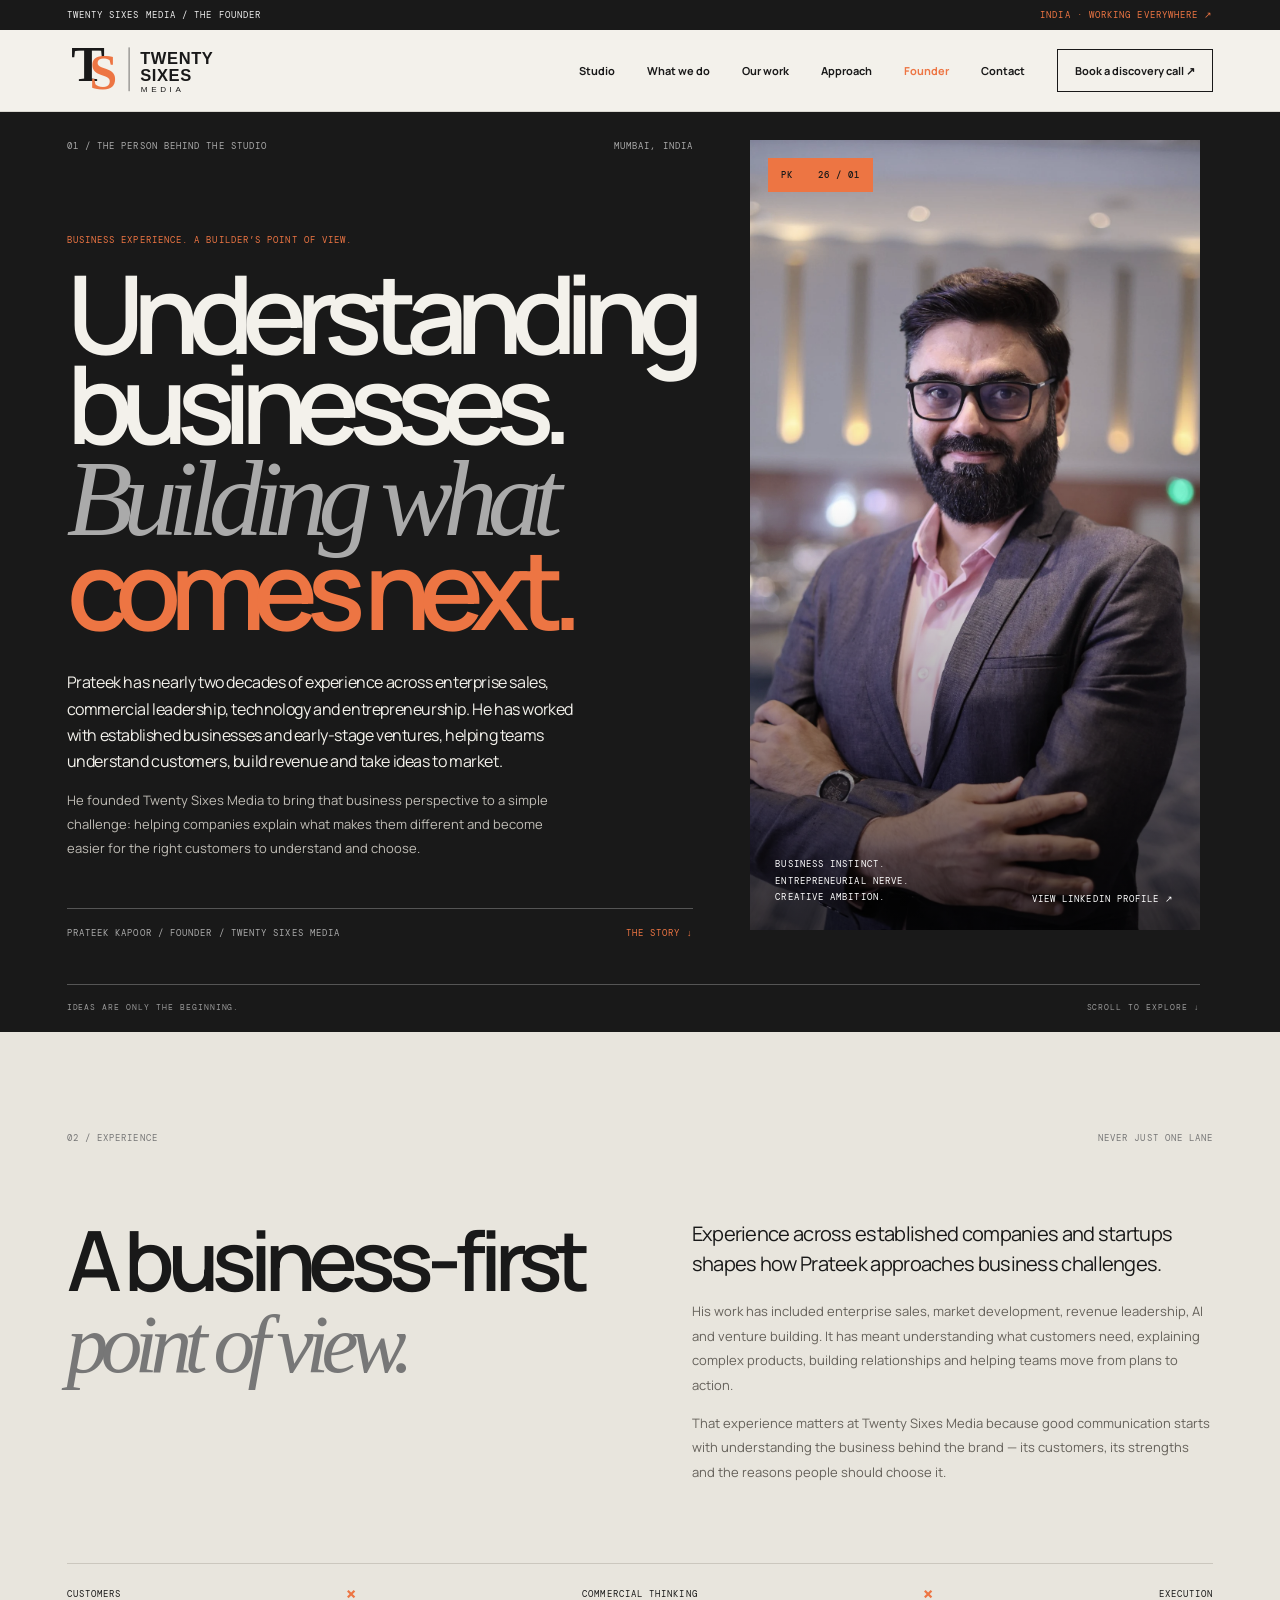
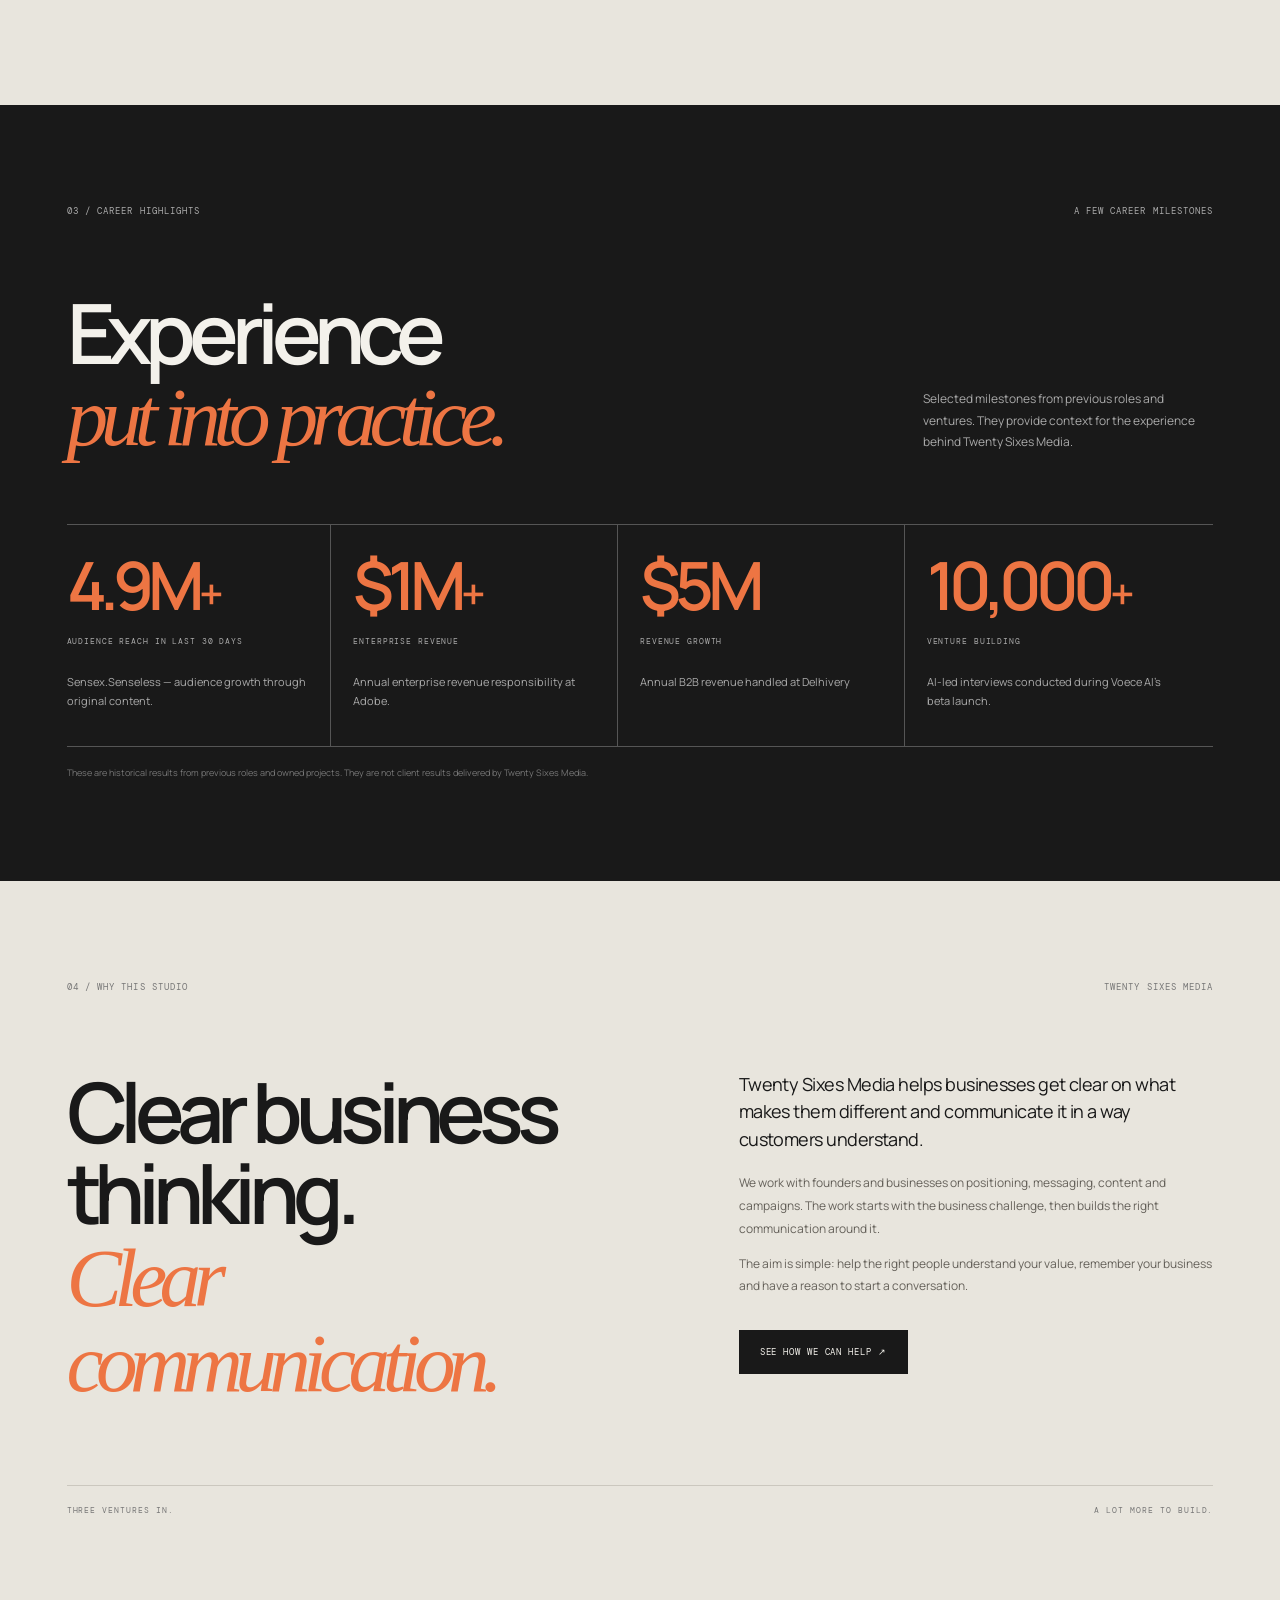
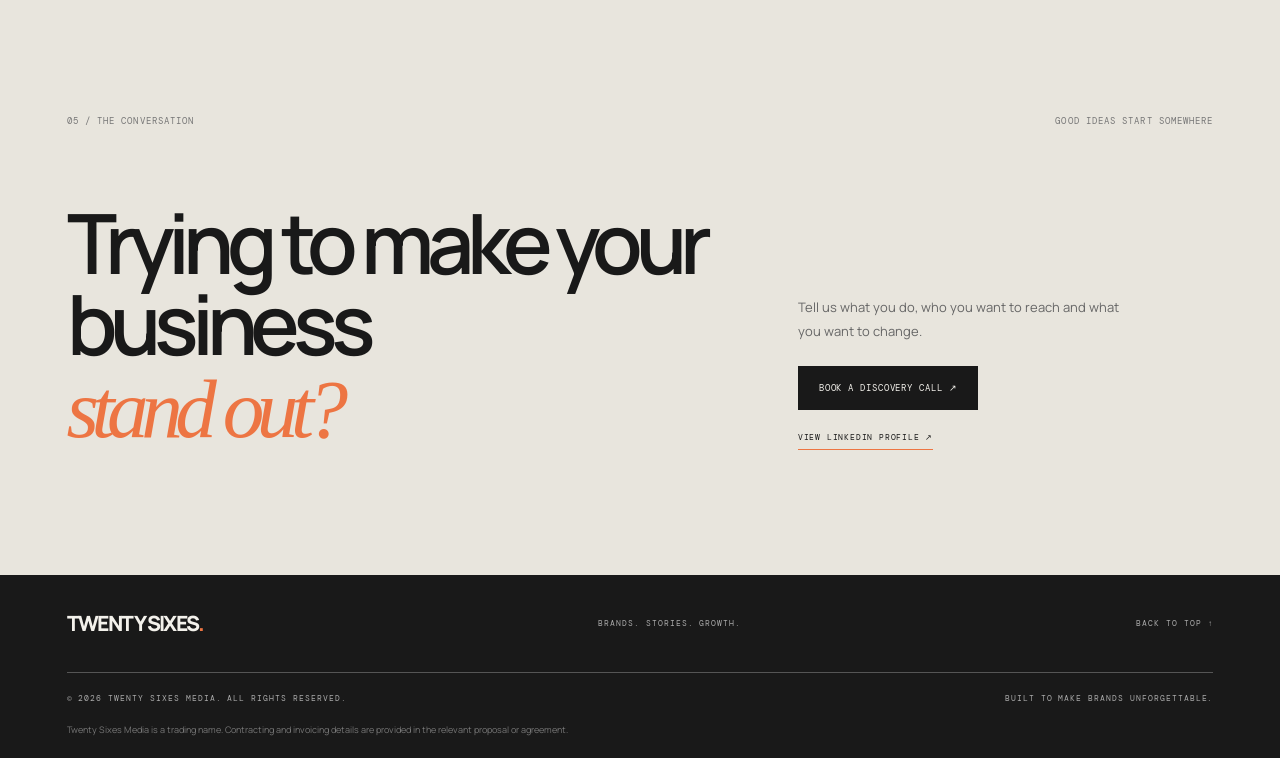
==== commit 190ace20: "Add files via upload" ====
--- a/founder/index.html
+++ b/founder/index.html
@@ -2,16 +2,16 @@
 <html lang="en">
 <head>
   <meta charset="utf-8"><meta name="viewport" content="width=device-width, initial-scale=1">
-  <meta name="description" content="Prateek Kapoor — founder of Twenty Sixes Media. Nearly two decades across business, revenue leadership, technology and entrepreneurship.">
+  <meta name="description" content="Prateek Kapoor — founder of Twenty Sixes Media. Prateek Kapoor, founder of Twenty Sixes Media — bringing commercial experience to brand positioning, communication and growth.">
   <meta name="theme-color" content="#191919">
   <link rel="canonical" href="https://twentysixes.com/founder/">
   <meta property="og:type" content="profile"><meta property="og:site_name" content="Twenty Sixes Media">
   <meta property="og:url" content="https://twentysixes.com/founder/">
   <meta property="og:title" content="Prateek Kapoor — Founder, Twenty Sixes Media">
-  <meta property="og:description" content="Three ventures. Nearly two decades of building, scaling and making ideas happen.">
+  <meta property="og:description" content="Nearly two decades of commercial experience, entrepreneurship and building businesses.">
   <meta property="og:image" content="https://twentysixes.com/founder/prateek-kapoor.webp">
   <meta name="twitter:card" content="summary_large_image"><meta name="twitter:title" content="Prateek Kapoor — Founder, Twenty Sixes Media">
-  <meta name="twitter:description" content="Three ventures. Nearly two decades of building, scaling and making ideas happen.">
+  <meta name="twitter:description" content="Nearly two decades of commercial experience, entrepreneurship and building businesses.">
   <meta name="twitter:image" content="https://twentysixes.com/founder/prateek-kapoor.webp">
   <title>Prateek Kapoor — Founder | Twenty Sixes Media</title>
   <script type="application/ld+json">
@@ -40,8 +40,8 @@
     ]
   }
   </script>
-  <link rel="icon" href="../assets/favicon.svg" type="image/svg+xml">
-  <link rel="icon" href="../brand-assets/03_Favicon_App_Icons/favicon.ico" sizes="any">
+  <link rel="icon" href="/favicon.svg" type="image/svg+xml">
+  <link rel="icon" href="/favicon.ico" sizes="any">
   <link rel="apple-touch-icon" href="../brand-assets/03_Favicon_App_Icons/apple-touch-icon.png">
   <link rel="preconnect" href="https://fonts.googleapis.com"><link rel="preconnect" href="https://fonts.gstatic.com" crossorigin>
   <link href="https://fonts.googleapis.com/css2?family=DM+Mono:wght@400;500&family=Manrope:wght@400;500;600;700;800&display=swap" rel="stylesheet">
@@ -58,63 +58,42 @@
     <section class="founder-hero">
       <div class="founder-hero-copy">
         <div class="founder-kicker"><span>01 / THE PERSON BEHIND THE STUDIO</span><span>MUMBAI, INDIA</span></div>
-        <p class="founder-overline">THREE VENTURES. NEARLY TWO DECADES.</p>
-        <h1>Built<br>businesses.<br><em>Driven by</em><br><span>what's next.</span></h1>
-        <div class="founder-intro"><p>Prateek Kapoor has spent nearly two decades building businesses, scaling revenue, opening markets and turning ambitious ideas into things people can use, buy and believe in.</p><p>From global technology environments to the unpredictable business of building from zero, the through-line has always been the same: ambition backed by execution.</p></div>
-        <div class="founder-hero-bottom"><span>FOUNDER / TWENTY SIXES MEDIA</span><a href="#the-journey">THE STORY ↓</a></div>
+        <p class="founder-overline">BUSINESS EXPERIENCE. A BUILDER’S POINT OF VIEW.</p>
+        <h1>Understanding<br>businesses.<br><em>Building what</em><br><span>comes next.</span></h1>
+        <div class="founder-intro"><p>Prateek has nearly two decades of experience across enterprise sales, commercial leadership, technology and entrepreneurship. He has worked with established businesses and early-stage ventures, helping teams understand customers, build revenue and take ideas to market.</p><p>He founded Twenty Sixes Media to bring that business perspective to a simple challenge: helping companies explain what makes them different and become easier for the right customers to understand and choose.</p></div>
+        <div class="founder-hero-bottom"><span>PRATEEK KAPOOR / FOUNDER / TWENTY SIXES MEDIA</span><a href="#the-journey">THE STORY ↓</a></div>
       </div>
       <div class="founder-portrait-wrap"><img class="founder-portrait" src="prateek-kapoor.webp" alt="Prateek Kapoor, Founder of Twenty Sixes Media" fetchpriority="high"><div class="portrait-index">PK <span>26 / 01</span></div><div class="portrait-caption">BUSINESS INSTINCT.<br>ENTREPRENEURIAL NERVE.<br>CREATIVE AMBITION.</div><a class="portrait-linkedin" href="https://www.linkedin.com/in/prateekkapoor2/" target="_blank" rel="noopener noreferrer">VIEW LINKEDIN PROFILE ↗</a></div>
       <div class="hero-bottom-rule"><span>IDEAS ARE ONLY THE BEGINNING.</span><span>SCROLL TO EXPLORE ↓</span></div>
     </section>
 
     <section class="journey section-pad" id="the-journey">
-      <div class="eyebrow"><span>02 / THE JOURNEY</span><span>NEVER JUST ONE LANE</span></div>
-      <div class="journey-grid"><h2>Not a straight line.<br><em>Never was.</em></h2><div class="journey-copy"><p class="lead">A career spanning enterprise technology, global markets, revenue leadership and the realities of building ventures from zero.</p><p>Prateek's experience spans enterprise technology, global markets, commercial leadership, artificial intelligence and venture building. Across established organisations and early-stage companies, the work has involved navigating complex stakeholder environments, building teams, entering new markets and taking early-stage ideas into the real world.</p><p>There have been boardrooms and blank pages. Established businesses and startups. The discipline of scale and the uncertainty of starting again. Each chapter added a different perspective on what makes a business move.</p></div></div>
-      <div class="journey-stamp"><span>ENTERPRISE</span><b>×</b><span>ENTREPRENEURSHIP</span><b>×</b><span>CREATIVE THINKING</span></div>
+      <div class="eyebrow"><span>02 / EXPERIENCE</span><span>NEVER JUST ONE LANE</span></div>
+      <div class="journey-grid"><h2>A business-first<br><em>point of view.</em></h2><div class="journey-copy"><p class="lead">Experience across established companies and startups shapes how Prateek approaches business challenges.</p><p>His work has included enterprise sales, market development, revenue leadership, AI and venture building. It has meant understanding what customers need, explaining complex products, building relationships and helping teams move from plans to action.</p><p>That experience matters at Twenty Sixes Media because good communication starts with understanding the business behind the brand — its customers, its strengths and the reasons people should choose it.</p></div></div>
+      <div class="journey-stamp"><span>CUSTOMERS</span><b>×</b><span>COMMERCIAL THINKING</span><b>×</b><span>EXECUTION</span></div>
     </section>
 
     <section class="proof section-pad">
-      <div class="eyebrow light"><span>03 / THE RECEIPTS</span><span>LESS TALK. REAL NUMBERS.</span></div>
-      <div class="proof-heading"><h2>Some numbers<br><em>tell a story.</em></h2><p>Different ventures. Different challenges. A consistent focus on making things happen.</p></div>
+      <div class="eyebrow light"><span>03 / CAREER HIGHLIGHTS</span><span>A FEW CAREER MILESTONES</span></div>
+      <div class="proof-heading"><h2>Experience<br><em>put into practice.</em></h2><p>Selected milestones from previous roles and ventures. They provide context for the experience behind Twenty Sixes Media.</p></div>
       <div class="proof-grid">
-        <article><strong>4.9M<span>+</span></strong><span>ORGANIC ATTENTION ENGINEERED</span><p>Sensex.Senseless — 30 days; 3.3M+ peak video.</p></article>
-        <article><strong>$1M<span>+</span></strong><span>ENTERPRISE BUSINESS SCALE</span><p>Annual enterprise revenue delivered at Adobe.</p></article>
-        <article><strong>$5M</strong><span>BUSINESS GROWTH AT SCALE</span><p>B2B revenue generated at Delhivery in one year.</p></article>
-        <article><strong>10,000<span>+</span></strong><span>AI INNOVATION IN ACTION</span><p>AI-led interviews conducted during Voece AI's beta launch.</p></article>
+        <article><strong>4.9M<span>+</span></strong><span>AUDIENCE REACH IN LAST 30 DAYS</span><p>Sensex.Senseless — audience growth through original content.</p></article>
+        <article><strong>$1M<span>+</span></strong><span>ENTERPRISE REVENUE</span><p>Annual enterprise revenue responsibility at Adobe.</p></article>
+        <article><strong>$5M</strong><span>REVENUE GROWTH</span><p>Annual B2B revenue handled at Delhivery</p></article>
+        <article><strong>10,000<span>+</span></strong><span>VENTURE BUILDING</span><p>AI-led interviews conducted during Voece AI’s beta launch.</p></article>
       </div>
-      <p class="proof-note">Selected milestones from previous business and leadership roles. Figures reflect historical results, not Twenty Sixes Media client outcomes.</p>
-    </section>
-
-    <section class="beliefs section-pad">
-      <div class="eyebrow"><span>04 / THE OPERATING PHILOSOPHY</span><span>WHAT THE YEARS TEACH</span></div>
-      <div class="beliefs-heading"><h2>Big ideas are<br><em>easy to have.</em></h2><p class="beliefs-punch">Making them matter is the hard part.</p></div>
-      <div class="belief-list" aria-label="Explore the operating philosophy">
-        <button class="belief-trigger" type="button" data-belief="commercial" aria-haspopup="dialog"><span>01</span><div><h3>Commercial instinct matters.</h3><p>Creativity is powerful. Creativity connected to a real business problem is even more powerful.</p></div><b aria-hidden="true">↗</b></button>
-        <button class="belief-trigger" type="button" data-belief="attention" aria-haspopup="dialog"><span>02</span><div><h3>Attention has to be earned.</h3><p>Audiences have options. Distinctive thinking and a clear point of view beat noise for noise's sake.</p></div><b aria-hidden="true">↗</b></button>
-        <button class="belief-trigger" type="button" data-belief="execution" aria-haspopup="dialog"><span>03</span><div><h3>Execution is the differentiator.</h3><p>A promising idea is only potential. The detail, discipline and delivery are what bring it to life.</p></div><b aria-hidden="true">↗</b></button>
-      </div>
-      <div class="belief-dialog" id="belief-dialog" aria-hidden="true">
-        <div class="belief-dialog-backdrop" data-belief-close></div>
-        <section class="belief-dialog-panel" role="dialog" aria-modal="true" aria-labelledby="belief-dialog-title" aria-describedby="belief-dialog-copy" tabindex="-1">
-          <button class="belief-dialog-close" type="button" aria-label="Close principle details">× <span>CLOSE</span></button>
-          <div class="belief-dialog-kicker" id="belief-dialog-kicker">01 / THE PRINCIPLE</div>
-          <div class="belief-dialog-layout">
-            <div class="belief-dialog-copy"><h2 id="belief-dialog-title">Commercial instinct <em>matters.</em></h2><p id="belief-dialog-copy"></p><div class="belief-dialog-subhead">THE THINKING IN PRACTICE</div><p class="belief-dialog-practice" id="belief-dialog-practice"></p></div>
-            <div class="belief-art" id="belief-art" aria-hidden="true"><div class="belief-art-label" id="belief-art-label">FROM BUSINESS NEED TO CREATIVE IDEA</div><div class="belief-flow" id="belief-flow"></div><div class="belief-art-foot" id="belief-art-foot">Start with the problem worth solving.</div></div>
-          </div>
-        </section>
-      </div>
+      <p class="proof-note">These are historical results from previous roles and owned projects. They are not client results delivered by Twenty Sixes Media.</p>
     </section>
 
     <section class="next-chapter section-pad">
-      <div class="eyebrow light"><span>05 / THE NEXT CHAPTER</span><span>TWENTY SIXES MEDIA</span></div>
-      <div class="next-grid"><div><p class="founder-overline">A DIFFERENT KIND OF STUDIO</p><h2>Business thinking.<br><em>Creative firepower.</em></h2></div><div class="next-copy"><p class="lead">Twenty Sixes Media brings together years of commercial experience, entrepreneurial instinct and creative ambition.</p><p>The studio works with brands, founders and agencies to solve communication challenges, shape distinctive ideas and carry them through strategy, content development and execution — with commercial context built into the process.</p><p>Not creativity for decoration. Not content for the sake of volume. Work with a point of view, built to connect and made to move a business forward.</p><a class="button button-light" href="../index.html#services">EXPLORE WHAT THE STUDIO DOES ↗</a></div></div>
-      <div class="next-signoff"><span>THREE VENTURES IN.</span><strong>A LOT MORE TO BUILD.</strong><span>TWENTY SIXES MEDIA / EST. 2026</span></div>
+      <div class="eyebrow light"><span>04 / WHY THIS STUDIO</span><span>TWENTY SIXES MEDIA</span></div>
+      <div class="next-grid"><div><h2>Clear business thinking.<br><em>Clear communication.</em></h2></div><div class="next-copy"><p class="lead">Twenty Sixes Media helps businesses get clear on what makes them different and communicate it in a way customers understand.</p><p>We work with founders and businesses on positioning, messaging, content and campaigns. The work starts with the business challenge, then builds the right communication around it.</p><p>The aim is simple: help the right people understand your value, remember your business and have a reason to start a conversation.</p><a class="button button-light" href="../index.html#services">SEE HOW WE CAN HELP ↗</a></div></div>
+      <div class="next-signoff"><span>THREE VENTURES IN.</span><span class="next-signoff-right">A LOT MORE TO BUILD.</span></div>
     </section>
 
-    <section class="founder-cta section-pad"><div class="eyebrow"><span>06 / THE CONVERSATION</span><span>GOOD IDEAS START SOMEWHERE</span></div><div class="cta-row"><h2>Have something<br><em>ambitious in mind?</em></h2><div><p>For brands, founders and teams looking to turn a sharp idea into work that stands out.</p><a class="button button-dark" href="https://calendly.com/pk-twentysixes/30min" target="_blank" rel="noopener noreferrer">BOOK A DISCOVERY CALL ↗</a><a class="founder-linkedin" href="https://www.linkedin.com/in/prateekkapoor2/" target="_blank" rel="noopener noreferrer">VIEW LINKEDIN PROFILE ↗</a></div></div></section>
+    <section class="founder-cta section-pad"><div class="eyebrow"><span>05 / THE CONVERSATION</span><span>GOOD IDEAS START SOMEWHERE</span></div><div class="cta-row"><h2>Trying to make your business<br><em>stand out?</em></h2><div><p>Tell us what you do, who you want to reach and what you want to change.</p><a class="button button-dark" href="https://calendly.com/pk-twentysixes/30min" target="_blank" rel="noopener noreferrer">BOOK A DISCOVERY CALL ↗</a><a class="founder-linkedin" href="https://www.linkedin.com/in/prateekkapoor2/" target="_blank" rel="noopener noreferrer">VIEW LINKEDIN PROFILE ↗</a></div></div></section>
   </main>
-  <footer><div class="footer-top"><a class="logo" href="../index.html">TWENTY SIXES<span>.</span></a><span>CREATORS. BRANDS. CULTURE.</span><a href="#top" onclick="window.scrollTo({top:0,behavior:'smooth'});return false;">BACK TO TOP ↑</a></div><div class="footer-bottom"><span>© <span id="year"></span> TWENTY SIXES MEDIA. ALL RIGHTS RESERVED.</span><span class="footer-statement">GOOD IDEAS DESERVE BETTER EXECUTION.</span></div><p class="legal-line">Twenty Sixes Media is a trading name. Contracting and invoicing details are provided in the relevant proposal or agreement.</p></footer>
+  <footer><div class="footer-top"><a class="logo" href="../index.html">TWENTY SIXES<span>.</span></a><span>BRANDS. STORIES. GROWTH.</span><a href="#top" onclick="window.scrollTo({top:0,behavior:'smooth'});return false;">BACK TO TOP ↑</a></div><div class="footer-bottom"><span>© <span id="year"></span> TWENTY SIXES MEDIA. ALL RIGHTS RESERVED.</span><span class="footer-hero-line">BUILT TO MAKE BRANDS UNFORGETTABLE.</span></div><p class="legal-line">Twenty Sixes Media is a trading name. Contracting and invoicing details are provided in the relevant proposal or agreement.</p></footer>
   <button class="back-to-top" type="button" aria-label="Back to top" title="Back to top">↑</button>
   <script src="beliefs.js"></script>
   <script src="../script.js"></script>
--- a/styles.css
+++ b/styles.css
@@ -632,3 +632,103 @@
     display: none;
   }
 }
+
+
+/* Version 102 — hero copy measure and CTA clearance refinement */
+@media (min-width: 1101px) {
+  .hero-bottom-positioning {
+    grid-template-columns: minmax(0, 540px) 42px max-content;
+    column-gap: 0;
+    width: min(100%, 1080px);
+    max-width: 1080px;
+  }
+  .hero-bottom-positioning > p {
+    max-width: 540px;
+  }
+  .hero-bottom-positioning .hero-actions {
+    gap: 22px;
+  }
+}
+
+
+/* Version 103 — brand signature and complete four-part service portfolio */
+.hero .meta span:last-child {
+  letter-spacing: .12em;
+}
+.service-list {
+  grid-template-columns: repeat(2, minmax(0, 1fr));
+}
+.service-list article {
+  min-height: 190px;
+}
+.footer-bottom {
+  display: grid;
+  grid-template-columns: 1fr auto 1fr;
+  gap: 18px;
+}
+.footer-bottom > span:first-child { justify-self: start; }
+.footer-bottom .footer-statement {
+  justify-self: center;
+  text-align: center;
+  white-space: nowrap;
+}
+.footer-bottom > span:last-child:not(.footer-statement) { justify-self: end; }
+@media (max-width: 650px) {
+  .footer-bottom {
+    display: flex;
+    flex-wrap: wrap;
+    justify-content: space-between;
+  }
+  .footer-bottom .footer-statement {
+    order: 3;
+    width: 100%;
+    max-width: none;
+    text-align: left;
+    white-space: normal;
+  }
+}
+
+
+/* Version 104 — service questions and consistent footer signature */
+.footer-bottom {
+  display: flex;
+  justify-content: space-between;
+  align-items: center;
+  gap: 18px;
+}
+.footer-hero-line {
+  font: 8px 'DM Mono', monospace;
+  letter-spacing: .12em;
+  color: #aaa;
+  text-transform: uppercase;
+  text-align: right;
+}
+@media(max-width:650px) {
+  .footer-bottom {
+    flex-wrap: wrap;
+    align-items: flex-start;
+  }
+  .footer-hero-line {
+    width: 100%;
+    text-align: left;
+  }
+}
+
+
+/* Version 105 — service 03/04 artwork refinement and owned-media proof restored */
+.vf-card {
+  width: 70%;
+  min-height: 225px;
+  display: flex;
+  flex-direction: column;
+  justify-content: center;
+}
+.vf-card strong {
+  font: 700 clamp(21px, 2.6vw, 31px)/1.14 Manrope, sans-serif;
+  letter-spacing: -.065em;
+  max-width: 100%;
+  margin-top: 10px;
+}
+.vf-card span {
+  margin-top: 16px;
+}
--- a/founder/founder.css
+++ b/founder/founder.css
@@ -119,3 +119,77 @@
     border-top:1px solid #555;
   }
 }
+
+
+/* Version 107 — Founder page copy and section rhythm */
+.next-chapter {
+  background: var(--soft);
+  color: var(--ink);
+}
+.next-chapter .eyebrow {
+  color: #777;
+}
+.next-grid h2 em {
+  color: var(--orange);
+}
+.next-copy p {
+  color: #65615a;
+}
+.next-copy .lead {
+  color: var(--ink);
+}
+.next-signoff {
+  border-top-color: var(--line);
+  color: #777;
+}
+.next-signoff strong {
+  color: var(--orange);
+}
+.next-chapter .button-light {
+  color: var(--paper);
+  background: var(--ink);
+  border-color: var(--ink);
+}
+.next-chapter .button-light:hover {
+  color: var(--ink);
+  background: var(--orange);
+  border-color: var(--orange);
+}
+
+
+/* Version 108 — founder proof label and Section 04 sign-off */
+.next-signoff {
+  display: flex;
+  justify-content: space-between;
+  align-items: center;
+}
+.next-signoff .next-signoff-right {
+  margin-left: auto;
+  text-align: right;
+  font: 8px 'DM Mono', monospace;
+  letter-spacing: .12em;
+  color: #777;
+}
+
+
+/* Version 109 — Section 04 column alignment */
+.next-grid {
+  align-items: start;
+}
+.next-grid .founder-overline {
+  margin-top: 0;
+  margin-bottom: 22px;
+}
+
+
+/* Version 110 — remove Section 04 overline and align headline with lead copy */
+.next-grid {
+  align-items: start;
+}
+.next-grid > div:first-child {
+  padding-top: 0;
+  margin-top: 0;
+}
+.next-grid > div:first-child h2 {
+  margin-top: 0;
+}
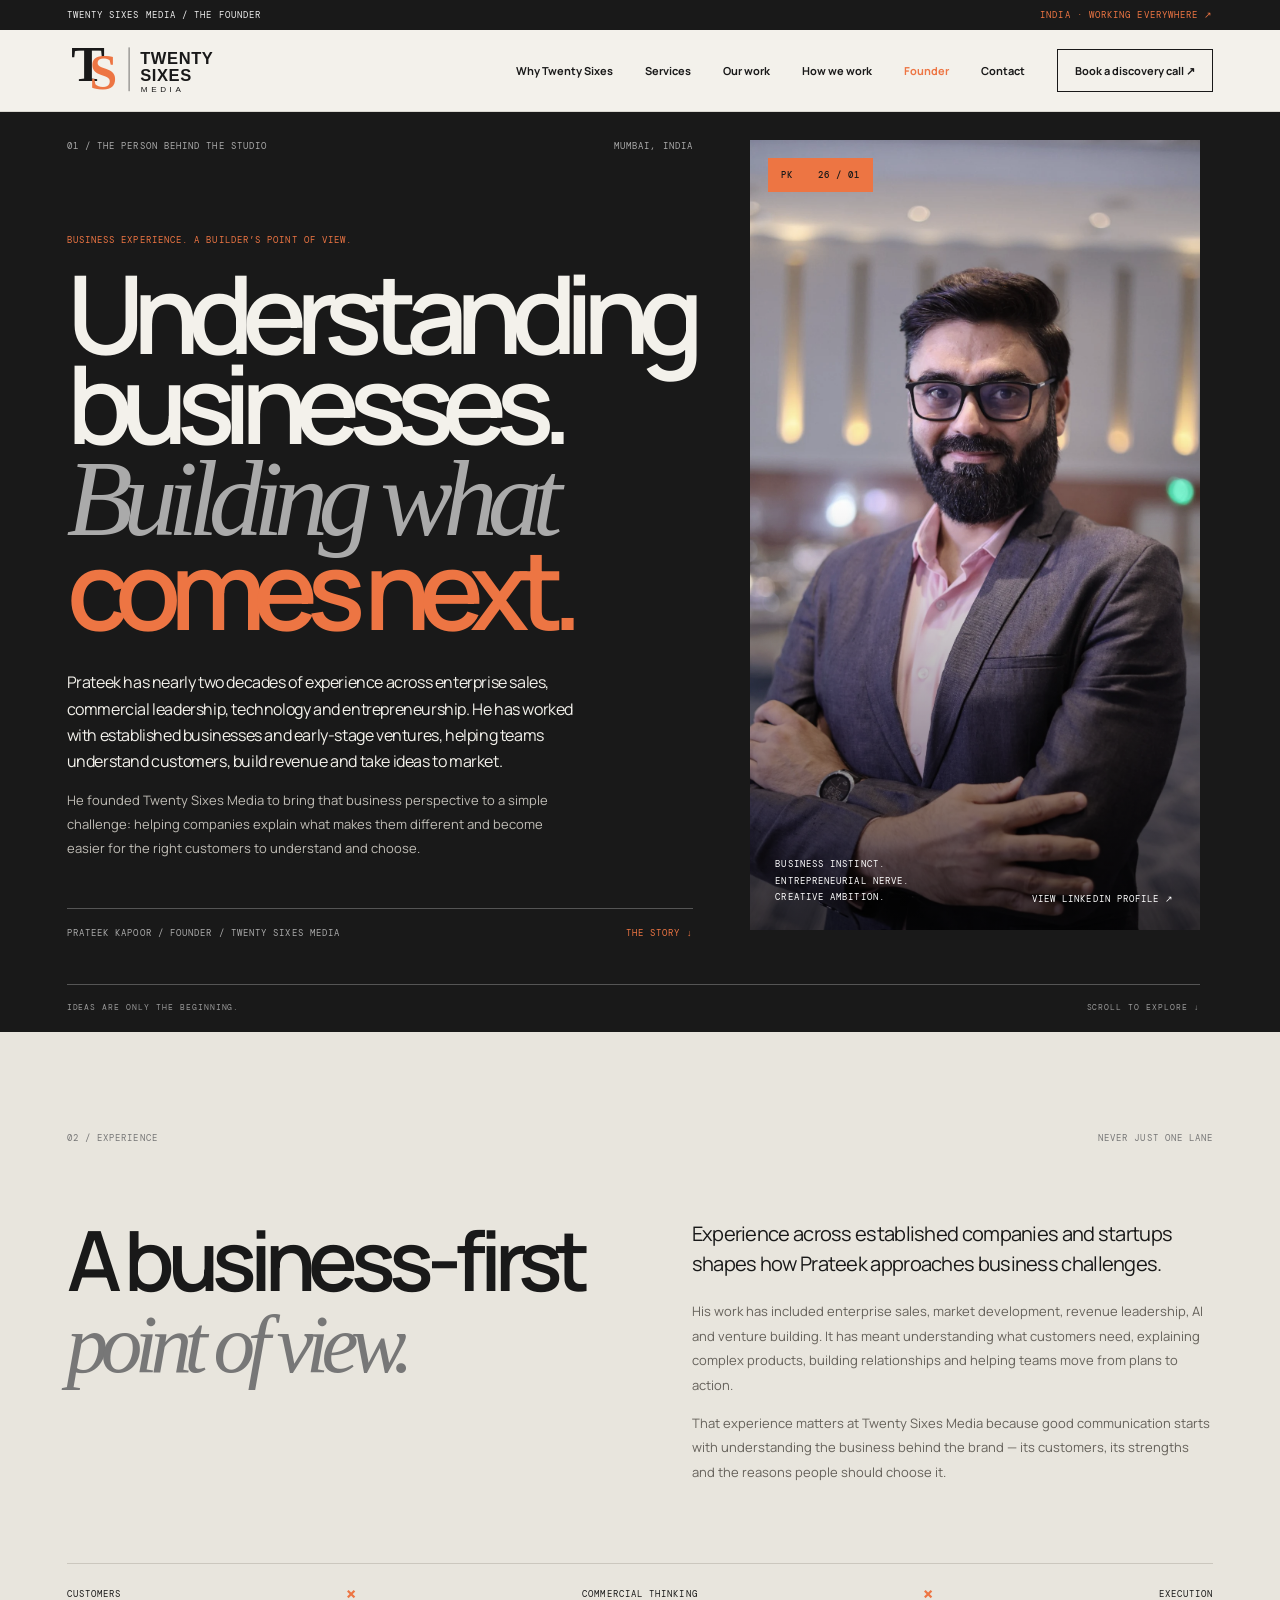
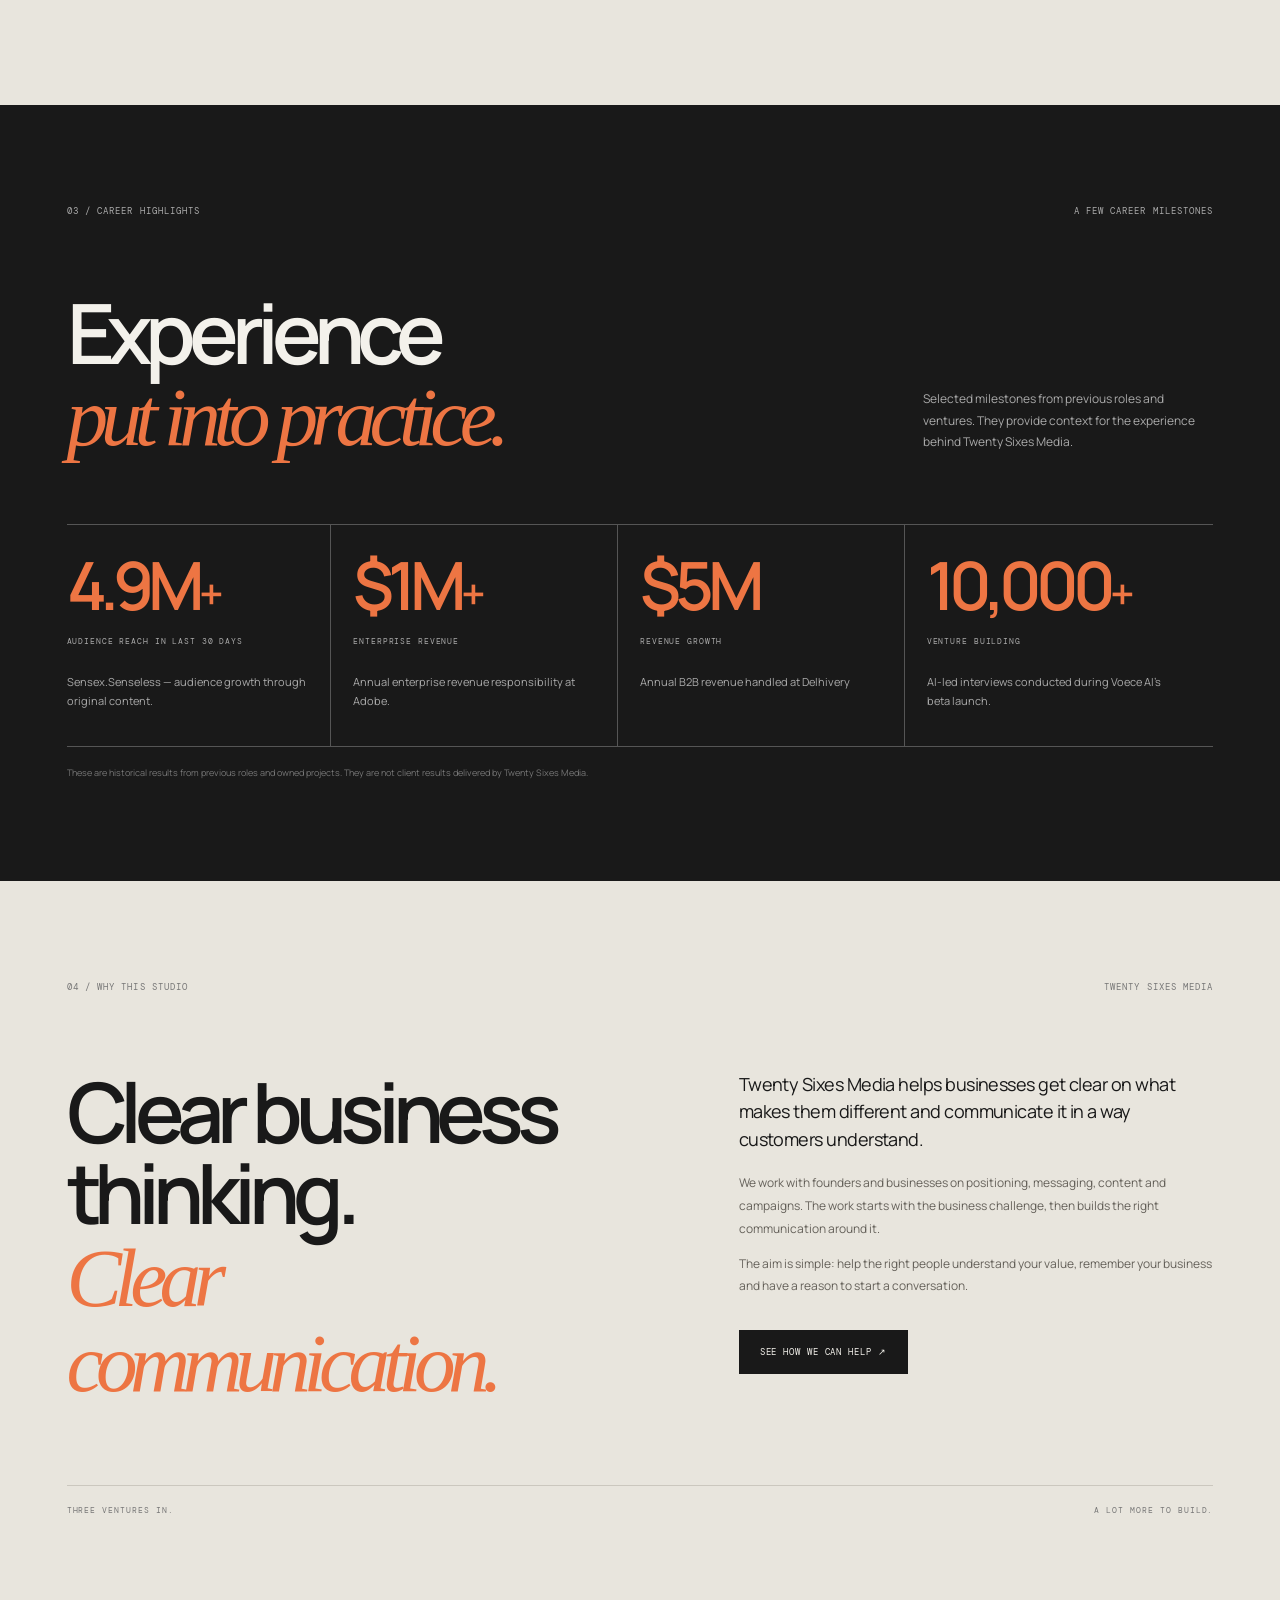
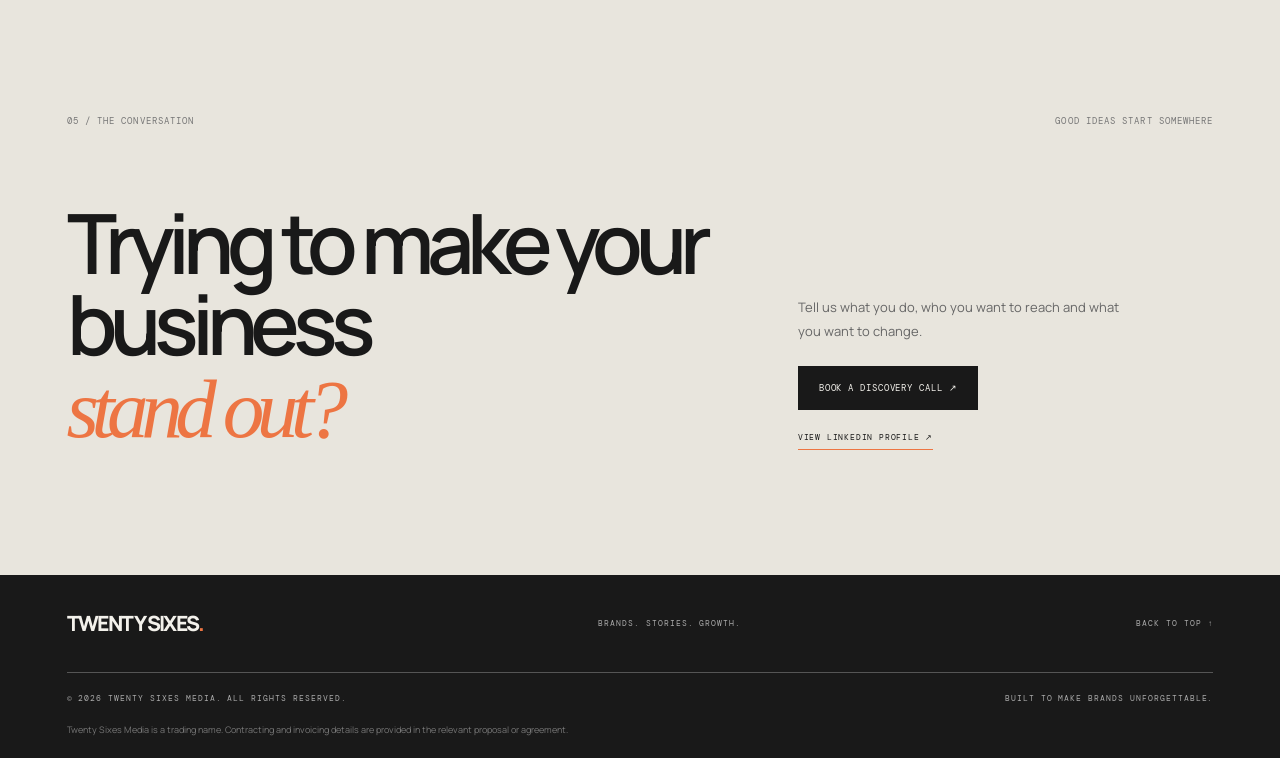
==== commit 130e7cbc: "Add files via upload" ====
--- a/founder/index.html
+++ b/founder/index.html
@@ -52,7 +52,7 @@
   <header class="site-header">
     <a class="brand-lockup" href="../index.html" aria-label="Twenty Sixes Media home"><img src="../assets/twentysixes-direction03.svg" alt="Twenty Sixes Media"></a>
     <button class="menu" aria-label="Open navigation" aria-expanded="false">☰</button>
-    <nav aria-label="Main navigation"><a href="../index.html#studio">Studio</a><a href="../index.html#services">What we do</a><a href="../index.html#work">Our work</a><a href="../index.html#approach">Approach</a><a class="active" href="index.html">Founder</a><a href="../index.html#contact">Contact</a><a class="navcta" href="https://calendly.com/pk-twentysixes/30min" target="_blank" rel="noopener noreferrer">Book a discovery call ↗︎</a></nav>
+    <nav aria-label="Main navigation"><a href="../index.html#studio">Why Twenty Sixes</a><a href="../index.html#services">Services</a><a href="../index.html#work">Our work</a><a href="../index.html#approach">How we work</a><a class="active" href="index.html" aria-current="page">Founder</a><a href="../index.html#contact">Contact</a><a class="navcta" href="https://calendly.com/pk-twentysixes/30min" target="_blank" rel="noopener noreferrer">Book a discovery call ↗︎</a></nav>
   </header>
   <main>
     <section class="founder-hero">
